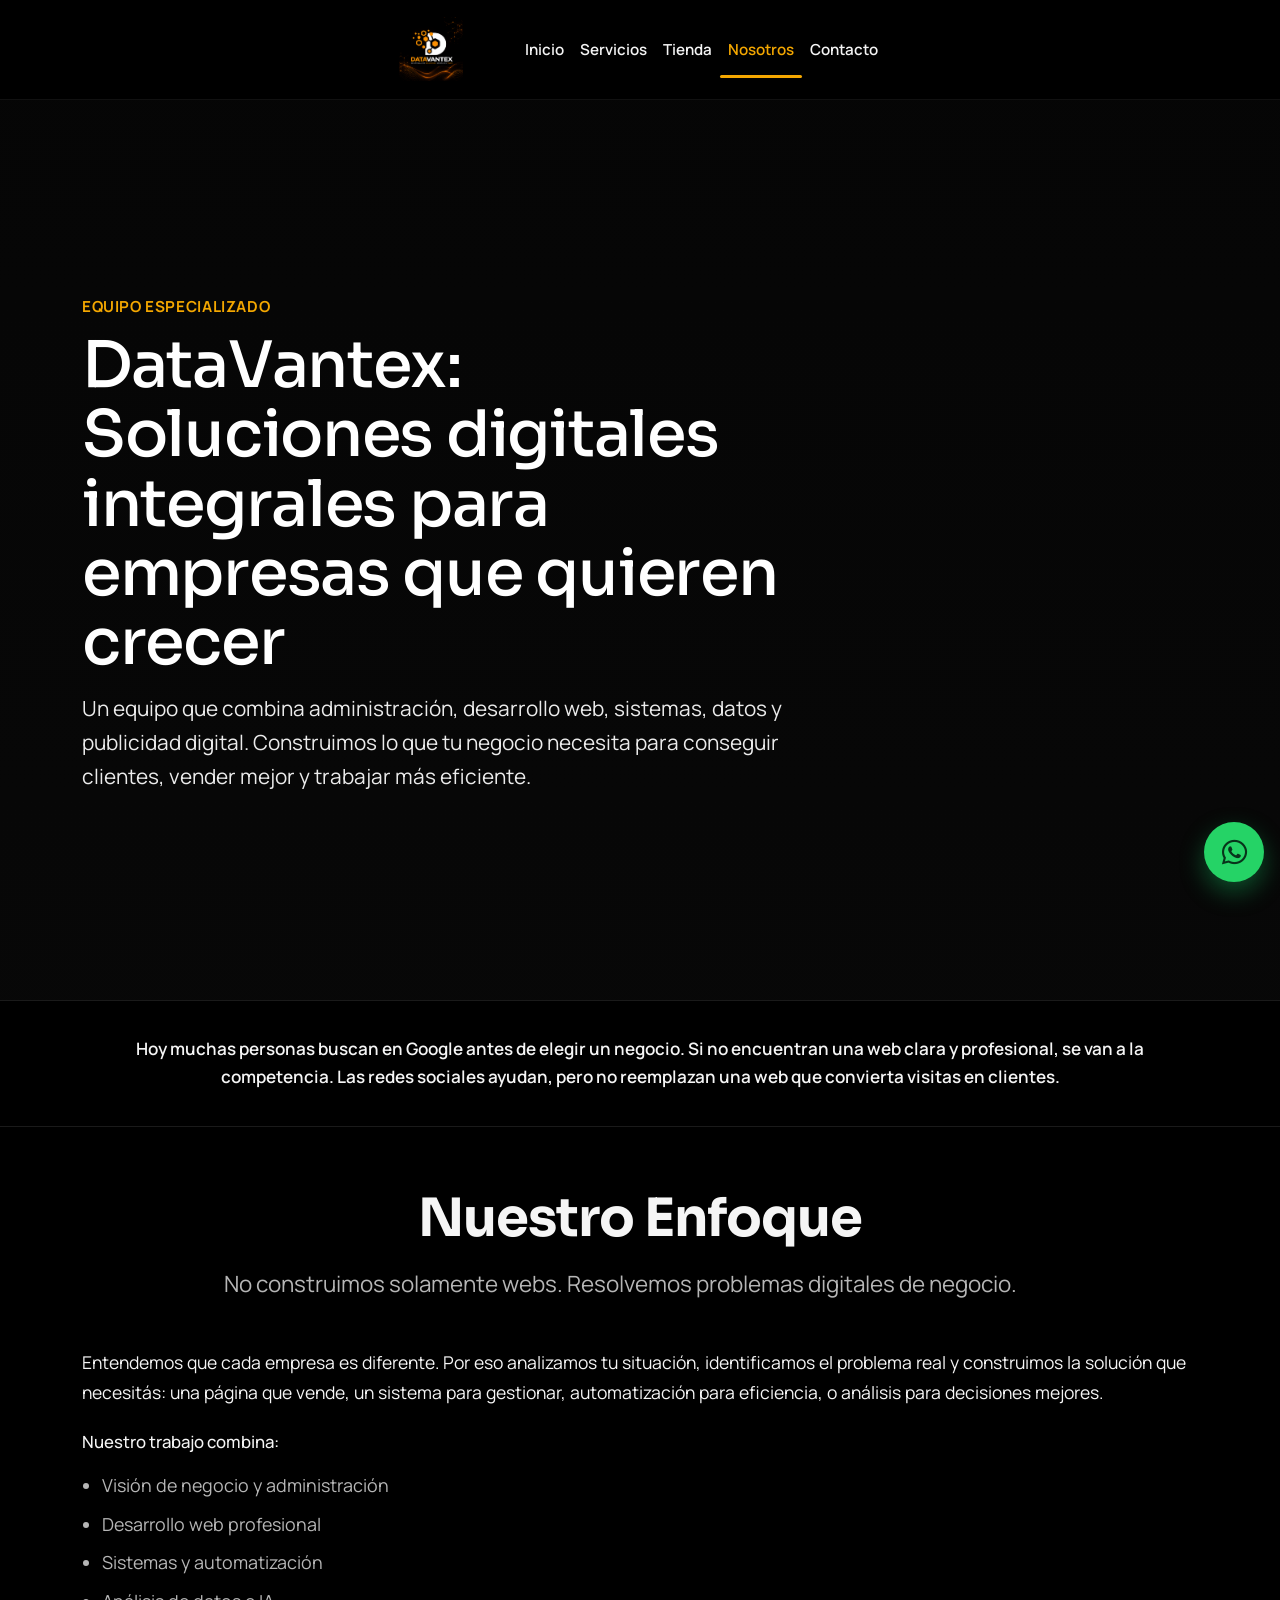
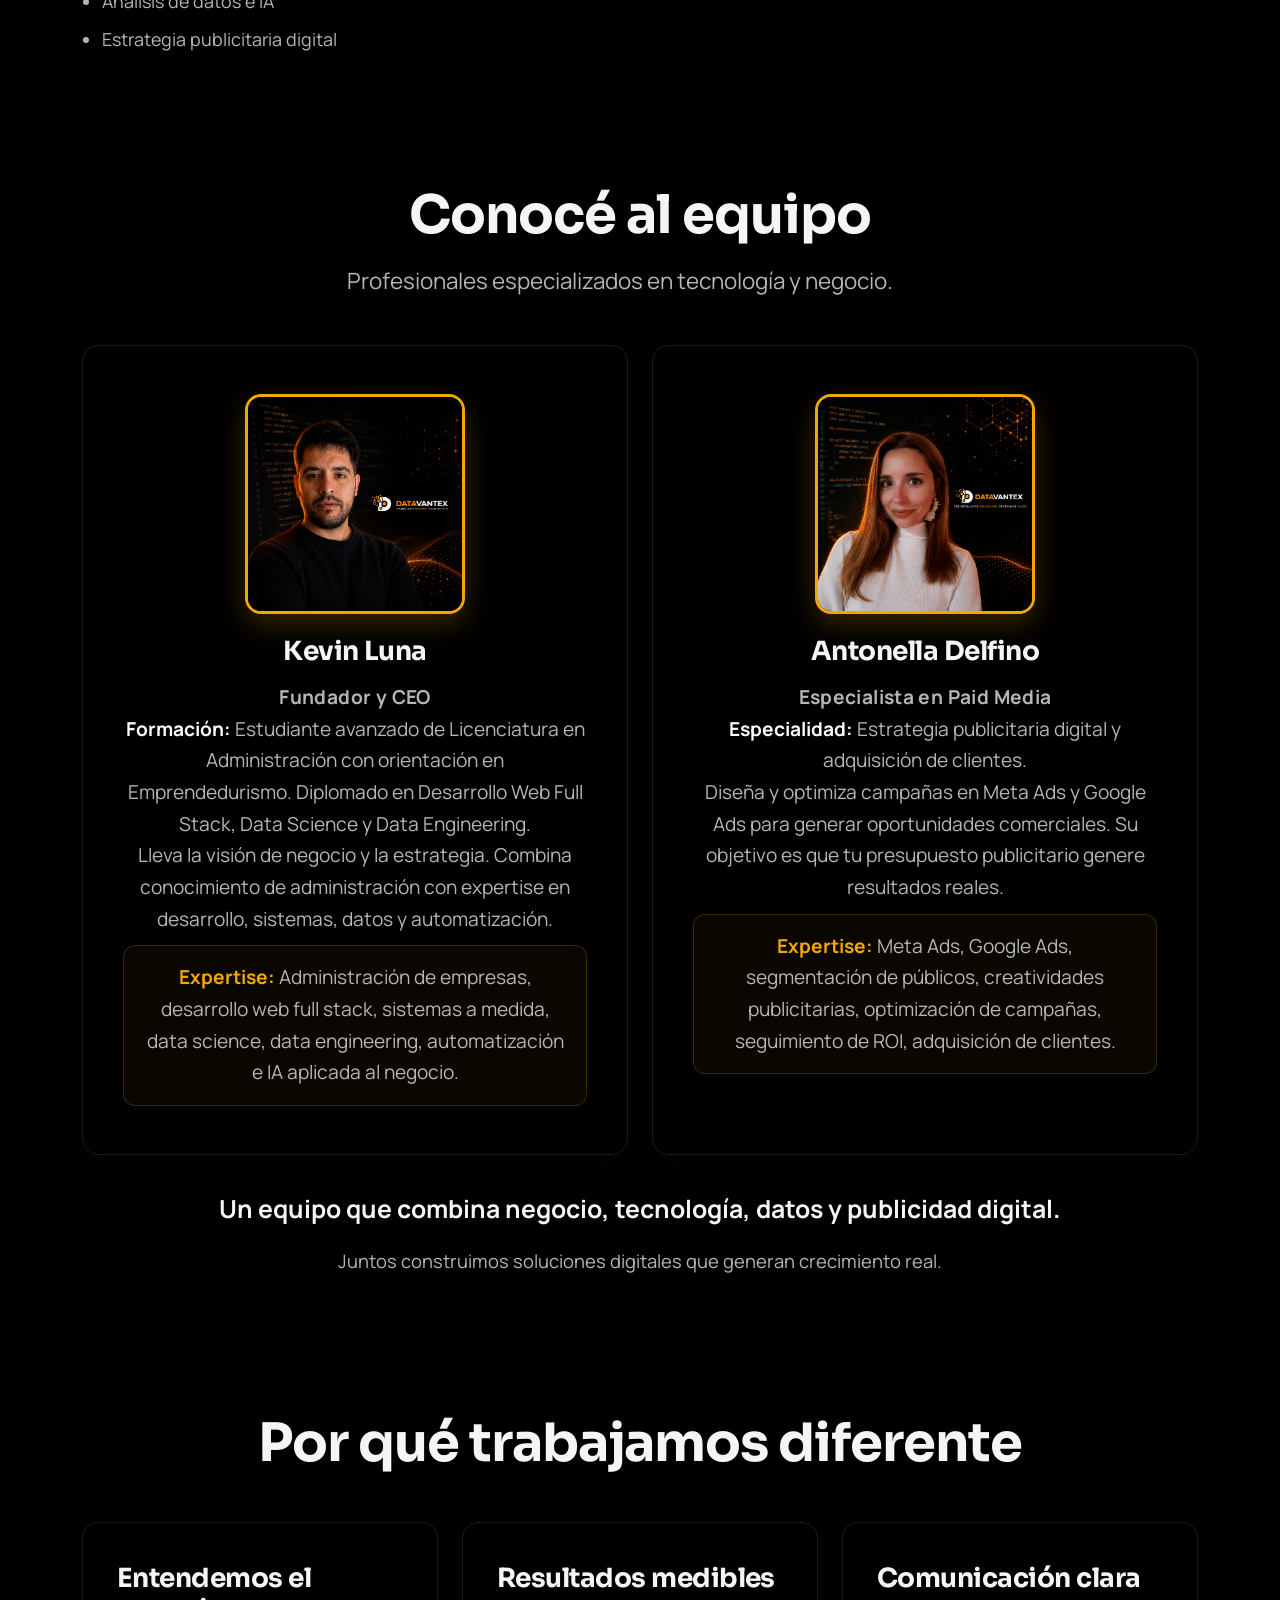
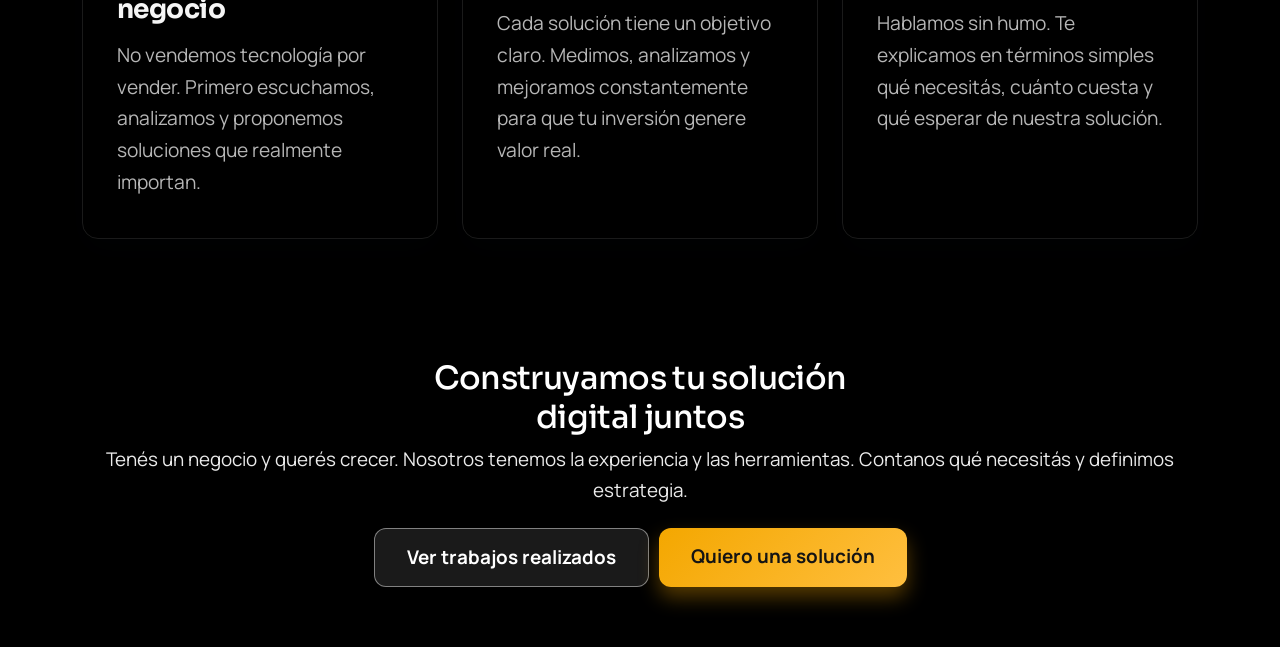
==== about.html @ ec314e08 "Rediseño de pagina web! mejoramos todo en base a busquedas" ====
﻿<!DOCTYPE html>
<html lang="es">

<head>
    <meta charset="UTF-8">
    <meta name="viewport" content="width=device-width, initial-scale=1.0">
    <!-- Google Tag Manager -->
    <script>(function(w,d,s,l,i){w[l]=w[l]||[];w[l].push({'gtm.start':
    new Date().getTime(),event:'gtm.js'});var f=d.getElementsByTagName(s)[0],
    j=d.createElement(s),dl=l!='dataLayer'?'&l='+l:'';j.async=true;j.src=
    'https://www.googletagmanager.com/gtm.js?id='+i+dl;f.parentNode.insertBefore(j,f);
    })(window,document,'script','dataLayer','GTM-W7DNXJWQ');</script>
    <!-- End Google Tag Manager -->
    <!-- Google tag (gtag.js) -->
    <script async src="https://www.googletagmanager.com/gtag/js?id=AW-18043416114"></script>
    <script>
      window.dataLayer = window.dataLayer || [];
      function gtag(){dataLayer.push(arguments);}
      gtag('js', new Date());

      gtag('config', 'AW-18043416114');
    </script>
        <title>Nuestro Equipo | DataVantex Agencia - Soluciones Digitales</title>
    <meta name="description"
                content="Kevin Luna y Antonella Delfino. Equipo especializado en soluciones digitales integrales: desarrollo web, sistemas, automatización, datos y Paid Media.">
        <meta name="keywords"
                content="kevin luna desarrollador web, diseñador web freelance, analista de datos, bases de datos mysql mongodb, full stack argentina, datavantex">
    <meta name="author" content="Kevin Luna - DataVantex">
    <meta name="robots" content="index, follow">
        <meta name="theme-color" content="#F4A700">
    <link rel="canonical" href="https://www.datavantex-agencia.com/about.html">
        <link rel="icon" type="image/png" href="/public/Logo%20Datavantex.png">
        <link rel="shortcut icon" href="/public/Logo%20Datavantex.png">
        <link rel="apple-touch-icon" href="/public/Logo%20Datavantex.png">

    <meta property="og:title" content="Nuestro Equipo | DataVantex - Soluciones Digitales">
    <meta property="og:description"
        content="Kevin Luna (Fundador) y Antonella Delfino (Especialista en Paid Media). Un equipo que combina negocio, tecnología, datos y publicidad digital.">
        <meta property="og:site_name" content="DataVantex Agencia">
        <meta property="og:locale" content="es_AR">
    <meta property="og:type" content="profile">
    <meta property="og:url" content="https://www.datavantex-agencia.com/about.html">
        <meta property="og:image" content="https://www.datavantex-agencia.com/public/Logo%20Datavantex.png">

    <meta name="twitter:card" content="summary_large_image">
    <meta name="twitter:title" content="Nuestro Equipo | DataVantex">
    <meta name="twitter:description" content="Kevin Luna y Antonella Delfino. Equipo de soluciones digitales integrales para empresas que quieren crecer.">
        <meta name="twitter:image" content="https://www.datavantex-agencia.com/public/Logo%20Datavantex.png">

        <!-- Google tag (gtag.js) -->
        <script async src="https://www.googletagmanager.com/gtag/js?id=G-1WHW07KBLZ"></script>
        <script>
            window.dataLayer = window.dataLayer || [];
            function gtag(){dataLayer.push(arguments);}
            gtag('js', new Date());

            gtag('config', 'G-1WHW07KBLZ');
        </script>

    <script type="application/ld+json">
    {
      "@context": "https://schema.org",
      "@graph": [
        {
          "@type": "AboutPage",
          "@id": "https://www.datavantex-agencia.com/about.html",
          "name": "Nuestro Equipo | DataVantex Agencia",
          "description": "Conocé al equipo de DataVantex: Kevin Luna (Fundador & CEO) y Antonella Delfino (Especialista en Paid Media).",
          "url": "https://www.datavantex-agencia.com/about.html",
          "mainEntity": {
            "@type": "Organization",
            "name": "DataVantex Agencia",
            "url": "https://www.datavantex-agencia.com",
            "logo": "https://www.datavantex-agencia.com/public/Logo%20Datavantex.png"
          }
        },
        {
          "@type": "Person",
          "@id": "https://www.datavantex-agencia.com/about.html#kevin-luna",
          "name": "Kevin Luna",
          "jobTitle": "Fundador y CEO",
          "image": "https://www.datavantex-agencia.com/public/Foto_perfil.png",
          "worksFor": {
            "@type": "Organization",
            "name": "DataVantex Agencia"
          },
          "knowsAbout": ["Desarrollo Web", "Sistemas a Medida", "Data Science", "Data Engineering", "Automatización", "IA"]
        },
        {
          "@type": "Person",
          "@id": "https://www.datavantex-agencia.com/about.html#antonella-delfino",
          "name": "Antonella Delfino",
          "jobTitle": "Especialista en Paid Media",
          "image": "https://www.datavantex-agencia.com/public/Perfil-Antonella.png",
          "worksFor": {
            "@type": "Organization",
            "name": "DataVantex Agencia"
          },
          "knowsAbout": ["Meta Ads", "Google Ads", "Estrategia Publicitaria", "Adquisición de Clientes", "Optimización de ROI"]
        }
      ]
    }
    </script>
    </script>

    <link href="https://cdn.jsdelivr.net/npm/bootstrap@5.3.0/dist/css/bootstrap.min.css" rel="stylesheet">
    <link rel="stylesheet" href="https://cdnjs.cloudflare.com/ajax/libs/font-awesome/6.4.0/css/all.min.css">
    <link href="https://fonts.googleapis.com/css2?family=Manrope:wght@400;500;700;800&family=Sora:wght@600;700&display=swap"
        rel="stylesheet">
    <link rel="stylesheet" href="style.css">
</head>

<body>
    <!-- Google Tag Manager (noscript) -->
    <noscript><iframe src="https://www.googletagmanager.com/ns.html?id=GTM-W7DNXJWQ"
    height="0" width="0" style="display:none;visibility:hidden"></iframe></noscript>
    <!-- End Google Tag Manager (noscript) -->
    <div class="theme-switcher">
        <button id="themeToggle" class="theme-toggle-btn" aria-label="Cambiar tema">
            <i class="fas fa-sun"></i>
            <i class="fas fa-moon" style="display:none;"></i>
        </button>
    </div>

    <a href="https://wa.me/+542954217949" class="whatsapp-float" target="_blank" rel="noopener noreferrer"
        aria-label="Hablar por WhatsApp">
        <i class="fab fa-whatsapp"></i>
        <span class="whatsapp-tooltip">Te leo por WhatsApp</span>
    </a>

    <nav class="navbar navbar-expand-lg fixed-top" id="mainNavbar">
        <div class="container">
            <a class="navbar-brand" href="index.html">
                <img src="public/logo-alternativo.png" alt="DataVantex Logo" class="navbar-logo">
            </a>
            <button class="navbar-toggler" type="button" data-bs-toggle="collapse" data-bs-target="#navbarNav">
                <span class="navbar-toggler-icon"></span>
            </button>
            <div class="collapse navbar-collapse" id="navbarNav">
                <ul class="navbar-nav ms-auto">
                    <li class="nav-item"><a class="nav-link" href="index.html">Inicio</a></li>
                    <li class="nav-item"><a class="nav-link" href="landing.html">Servicios</a></li>
                    <li class="nav-item"><a class="nav-link" href="tienda.html">Tienda</a></li>
                    <li class="nav-item"><a class="nav-link active" href="about.html">Nosotros</a></li>
                    <li class="nav-item"><a class="nav-link" href="contact.html">Contacto</a></li>
                </ul>
            </div>
        </div>
    </nav>

    <header class="hero hero-about parallax-bg">
        <div class="hero-overlay"></div>
        <div class="container position-relative">
            <div class="row min-vh-100 align-items-center">
                <div class="col-lg-8 reveal">
                    <span class="eyebrow">Equipo especializado</span>
                    <h1>DataVantex: Soluciones digitales integrales para empresas que quieren crecer</h1>
                    <p class="hero-copy">Un equipo que combina administración, desarrollo web, sistemas, datos y publicidad digital. Construimos lo que tu negocio necesita para conseguir clientes, vender mejor y trabajar más eficiente.</p>
                </div>
            </div>
        </div>
    </header>

    <section class="message-strip reveal">
        <div class="container">
            <p>Hoy muchas personas buscan en Google antes de elegir un negocio. Si no encuentran una web clara y
                profesional, se van a la competencia. Las redes sociales ayudan, pero no reemplazan una web que
                convierta visitas en clientes.</p>
        </div>
    </section>

    <section class="section">
        <div class="container">
            <div class="section-head reveal">
                <h2>Nuestro Enfoque</h2>
                <p>No construimos solamente webs. Resolvemos problemas digitales de negocio.</p>
            </div>
            <div class="row align-items-center">
                <div class="col-md-12 reveal">
                    <p style="font-size: 1.1rem; line-height: 1.7; margin-bottom: 20px;">Entendemos que cada empresa es diferente. Por eso analizamos tu situación, identificamos el problema real y construimos la solución que necesitás: una página que vende, un sistema para gestionar, automatización para eficiencia, o análisis para decisiones mejores.</p>
                    <p style="margin-top: 16px; font-weight: 500; font-size: 1.05rem;">Nuestro trabajo combina:</p>
                    <ul class="clean-list" style="font-size: 1.05rem;">
                        <li>Visión de negocio y administración</li>
                        <li>Desarrollo web profesional</li>
                        <li>Sistemas y automatización</li>
                        <li>Análisis de datos e IA</li>
                        <li>Estrategia publicitaria digital</li>
                    </ul>
                </div>
            </div>
        </div>
    </section>

    <section class="section section-soft">
        <div class="container">
            <div class="section-head reveal">
                <h2>Conocé al equipo</h2>
                <p>Profesionales especializados en tecnología y negocio.</p>
            </div>
            <div class="row g-4">
                <div class="col-md-6 reveal">
                    <div class="card-clean team-member-card">
                        <div class="team-photo-wrap">
                            <img src="public/Foto_perfil.png" alt="Kevin Luna - DataVantex" class="team-photo">
                        </div>
                        <h3 class="team-name">Kevin Luna</h3>
                        <p class="team-role">Fundador y CEO</p>
                        <p class="team-desc"><strong>Formación:</strong> Estudiante avanzado de Licenciatura en Administración con orientación en Emprendedurismo. Diplomado en Desarrollo Web Full Stack, Data Science y Data Engineering.</p>
                        <p class="team-desc">Lleva la visión de negocio y la estrategia. Combina conocimiento de administración con expertise en desarrollo, sistemas, datos y automatización.</p>
                        <p class="team-expertise"><strong>Expertise:</strong> Administración de empresas, desarrollo web full stack, sistemas a medida, data science, data engineering, automatización e IA aplicada al negocio.</p>
                    </div>
                </div>
                <div class="col-md-6 reveal">
                    <div class="card-clean team-member-card">
                        <div class="team-photo-wrap">
                            <img src="public/Perfil-Antonella.png" alt="Antonella Delfino - DataVantex" class="team-photo">
                        </div>
                        <h3 class="team-name">Antonella Delfino</h3>
                        <p class="team-role">Especialista en Paid Media</p>
                        <p class="team-desc"><strong>Especialidad:</strong> Estrategia publicitaria digital y adquisición de clientes.</p>
                        <p class="team-desc">Diseña y optimiza campañas en Meta Ads y Google Ads para generar oportunidades comerciales. Su objetivo es que tu presupuesto publicitario genere resultados reales.</p>
                        <p class="team-expertise"><strong>Expertise:</strong> Meta Ads, Google Ads, segmentación de públicos, creatividades publicitarias, optimización de campañas, seguimiento de ROI, adquisición de clientes.</p>
                    </div>
                </div>
            </div>
            <div class="row mt-4 reveal">
                <div class="col-12 text-center">
                    <p class="team-summary-text">Un equipo que combina negocio, tecnología, datos y publicidad digital.</p>
                    <p style="color: var(--muted); margin-top: 8px; font-size: 1.15rem;">Juntos construimos soluciones digitales que generan crecimiento real.</p>
                </div>
            </div>
        </div>
    </section>

    <section class="section">
        <div class="container">
            <div class="section-head reveal">
                <h2>Por qué trabajamos diferente</h2>
            </div>
            <div class="row g-4">
                <div class="col-md-4 reveal">
                    <article class="card-clean">
                        <h3>Entendemos el negocio</h3>
                        <p>No vendemos tecnología por vender. Primero escuchamos, analizamos y proponemos soluciones que realmente importan.</p>
                    </article>
                </div>
                <div class="col-md-4 reveal">
                    <article class="card-clean">
                        <h3>Resultados medibles</h3>
                        <p>Cada solución tiene un objetivo claro. Medimos, analizamos y mejoramos constantemente para que tu inversión genere valor real.</p>
                    </article>
                </div>
                <div class="col-md-4 reveal">
                    <article class="card-clean">
                        <h3>Comunicación clara</h3>
                        <p>Hablamos sin humo. Te explicamos en términos simples qué necesitás, cuánto cuesta y qué esperar de nuestra solución.</p>
                    </article>
                </div>
            </div>
        </div>
    </section>

    <section class="section cta-final">
        <div class="container reveal">
            <h2>Construyamos tu solución digital juntos</h2>
            <p>Tenés un negocio y querés crecer. Nosotros tenemos la experiencia y las herramientas. Contanos qué necesitás y definimos estrategia.</p>
            <div class="demo-actions justify-content-center">
                <a href="landing.html#proyectos" class="btn btn-ghost btn-lg">Ver trabajos realizados</a>
                <a href="contact.html" class="btn btn-brand btn-lg">Quiero una solución</a>
            </div>
        </div>
    </section>

    <section class="section" style="display: none;">
        <div class="container">
            <div class="about-hero">
                <div class="about-hero-content reveal">
                    <h2>Nuestro Enfoque</h2>
                    <p class="about-intro">No nos enfocamos solo en hacer paginas, sino en crear soluciones que generen clientes.</p>
                    <p>Nuestro trabajo mezcla mirada de negocio con herramientas digitales para ayudar a vender mas, comunicar mejor y ganar confianza cuando los clientes buscan online.</p>
                </div>


    <footer class="footer">
        <div class="container footer-grid">
            <div>
                <div class="footer-brand">
                    <img src="public/Logo%20Datavantex.png" alt="Logo DataVantex" class="footer-logo">
                    <h3 class="footer-title">DataVantex</h3>
                </div>
                <p class="footer-tagline">Agencia orientada a resultados para negocios que quieren vender más.</p>
            </div>
            <div>
                <h4 class="footer-heading">Contacto</h4>
                <ul class="footer-list">
                    <li>Santa Rosa, La Pampa, Argentina</li>
                    <li><a href="mailto:info@datavantex-agencia.com">info@datavantex-agencia.com</a></li>
                    <li><a href="https://wa.me/+542954217949" target="_blank" rel="noopener noreferrer">WhatsApp directo</a></li>
                </ul>
            </div>
            <div>
                <h4 class="footer-heading">Navegación</h4>
                <ul class="footer-list">
                    <li><a href="index.html">Inicio</a></li>
                    <li><a href="landing.html">Landing comercial</a></li>
                    <li><a href="tienda.html">Tienda</a></li>
                    <li><a href="landing.html#proyectos">Modelos de páginas</a></li>
                    <li><a href="about.html">Nosotros</a></li>
                    <li><a href="contact.html">Contacto</a></li>
                </ul>
            </div>
        </div>
        <div class="container footer-bottom">
            <p>© 2026 DataVantex. Todos los derechos reservados.</p>
        </div>
    </footer>

    <script src="https://cdn.jsdelivr.net/npm/bootstrap@5.3.0/dist/js/bootstrap.bundle.min.js"></script>
    <script src="script.js"></script>
</body>

</html>
---- style.css ----
﻿:root {
    --bg: #000000;
    --surface: #000000;
    --surface-soft: #000000;
    --text: #f5f5f5;
    --muted: #b6b6b6;
    --brand: #f4a700;
    --brand-dark: #bf8100;
    --accent: #f4a700;
    --line: #1a1a1a;
    --success: #1fa463;
    --radius: 16px;
    --shadow: 0 12px 30px rgba(15, 23, 42, 0.08);
    --font-main: 'Manrope', sans-serif;
    --font-title: 'Sora', sans-serif;
    --navbar-offset: 98px;
}

body {
    margin: 0;
    font-family: var(--font-main);
    color: var(--text);
    background: #000000;
    line-height: 1.65;
    scroll-padding-top: calc(var(--navbar-offset) + 16px);
    padding-top: var(--navbar-offset);
    font-size: 1.1rem;
}

body.light-mode {
    --bg: #000000;
    --surface: #000000;
    --surface-soft: #000000;
    --text: #f5f5f5;
    --muted: #b6b6b6;
    --line: #1a1a1a;
}

body:not(.light-mode) {
    --bg: #000000;
    --surface: #000000;
    --surface-soft: #000000;
    --text: #f5f5f5;
    --muted: #b6b6b6;
    --line: #1a1a1a;
    background: #000000;
}

h1,
h2,
h3,
h4 {
    font-family: var(--font-title);
    letter-spacing: -0.02em;
    color: var(--text);
}

a {
    color: var(--brand);
    text-decoration: none;
}

a:hover {
    color: var(--brand-dark);
}

.section {
    padding: 60px 0;
    background: #000000;
}

.section-soft {
    background: #000000;
}

.section-head {
    max-width: 860px;
    margin: 0 auto 38px;
    text-align: center;
}

.section-head h2 {
    font-size: clamp(2.1rem, 4vw, 3.2rem);
    margin-bottom: 16px;
    font-weight: 700;
}

.section-head p {
    margin: 0;
    color: var(--muted);
    font-size: 1.25rem;
    line-height: 1.6;
}

/* Navbar */
.navbar {
    background: #000000;
    backdrop-filter: none;
    border-bottom: 1px solid #111111;
    padding: 0.65rem 0;
    transition: all 0.25s ease;
    box-shadow: none;
}

.navbar.scrolled {
    background: #000000;
    box-shadow: none;
}

body.light-mode .navbar {
    background: #000000;
    border-bottom: 1px solid #111111;
    box-shadow: none;
}

body.light-mode .navbar.scrolled {
    background: #000000;
    box-shadow: none;
}

.navbar-brand {
    display: flex;
    flex-direction: row;
    align-items: center;
    gap: 14px;
    line-height: 1;
}

.navbar-logo {
    height: 68px;
    width: auto;
    padding: 2px 4px;
    border-radius: 8px;
    transition: all 0.3s ease;
    object-fit: contain;
}

.navbar.scrolled .navbar-logo {
    height: 68px;
}

.brand-main {
    font-family: var(--font-title);
    font-size: 1.1rem;
    font-weight: 700;
    color: #ffffff;
    text-shadow: 0 0 24px rgba(244, 167, 0, 0.3);
}

.navbar.scrolled .brand-main,
body.light-mode .brand-main {
    color: var(--text);
    text-shadow: none;
}

.brand-sub {
    font-size: 0.68rem;
    color: #ffd778;
}

.navbar.scrolled .brand-sub,
body.light-mode .brand-sub {
    color: var(--muted);
}

.navbar-toggler {
    border-color: rgba(255, 255, 255, 0.45);
}

.navbar-toggler-icon {
    filter: invert(1);
}

body.light-mode .navbar-toggler {
    border-color: rgba(255, 255, 255, 0.45);
}

body.light-mode .navbar-toggler-icon {
    filter: invert(1);
}

.theme-switcher {
    display: none !important;
}

.nav-link {
    font-weight: 600;
    color: #f4f4f4;
    margin-left: 10px;
    position: relative;
    font-size: 0.95rem;
    transition: color 0.3s ease;
}

@media (min-width: 992px) {
    .navbar .container {
        justify-content: center;
        gap: 34px;
    }

    .navbar .navbar-collapse {
        flex-grow: 0;
    }

    .navbar .navbar-nav.ms-auto {
        margin-left: 0 !important;
    }

    .navbar .nav-link {
        margin-left: 0;
        padding-left: 10px;
        padding-right: 10px;
    }
}

.navbar .nav-link,
.navbar .nav-link:visited {
    color: #f4f4f4;
}

body.light-mode .nav-link {
    color: #333333;
}

body.light-mode .navbar .nav-link,
body.light-mode .navbar .nav-link:visited {
    color: #333333;
}

.nav-link:hover {
    color: var(--brand);
}

.navbar .nav-link.active,
.navbar .nav-link.show {
    color: var(--brand) !important;
    position: relative;
}

.navbar .nav-link.active::after,
.navbar .nav-link.show::after {
    content: '';
    position: absolute;
    bottom: -8px;
    left: 0;
    right: 0;
    height: 3px;
    background: var(--brand);
    border-radius: 2px;
}

/* Hero */
.hero {
    position: relative;
    overflow: hidden;
    padding-top: 0;
}

.hero-home {
    color: #ffffff;
    background-image: url('public/portadas_landing/hero-horizontal.png');
    background-size: cover;
    background-position: center;
    background-attachment: fixed;
}

.hero-about {
    background-image: url('https://images.unsplash.com/photo-1520607162513-77705c0f0d4a?auto=format&fit=crop&w=2000&q=80');
    background-size: cover;
    background-position: center;
}

.hero-contact {
    background-image: url('https://images.unsplash.com/photo-1454165804606-c3d57bc86b40?auto=format&fit=crop&w=2000&q=80');
    background-size: cover;
    background-position: center;
}

.parallax-bg {
    background-attachment: fixed;
}

.hero-overlay {
    position: absolute;
    inset: 0;
    background: linear-gradient(180deg, rgba(10, 10, 10, 0.56) 0%, rgba(10, 10, 10, 0.74) 100%);
}

.min-vh-100 {
    min-height: calc(100vh - var(--navbar-offset));
}

.min-vh-75 {
    min-height: calc(100vh - var(--navbar-offset));
}

.min-vh-65 {
    min-height: calc(100vh - var(--navbar-offset));
}

.eyebrow {
    display: inline-block;
    font-weight: 700;
    color: #f4a700;
    margin-bottom: 12px;
    letter-spacing: 0.04em;
    text-transform: uppercase;
    font-size: 0.95rem;
}

.hero h1 {
    color: #ffffff;
    font-size: clamp(2rem, 4vw, 3.8rem);
    line-height: 1.08;
    max-width: 760px;
    margin-bottom: 14px;
}

.hero-subtitle {
    color: rgba(255, 255, 255, 0.95);
    font-size: 1.35rem;
    max-width: 760px;
    margin-bottom: 18px;
    font-weight: 600;
    line-height: 1.48;
}

.hero-copy {
    color: rgba(255, 255, 255, 0.92);
    font-size: 1.15rem;
    max-width: 700px;
}

.hero-proof {
    margin-top: 22px;
    display: flex;
    flex-wrap: wrap;
    gap: 10px;
}

.hero-proof span {
    background: rgba(255, 255, 255, 0.12);
    border: 1px solid rgba(255, 255, 255, 0.2);
    color: #ffffff;
    font-size: 0.9rem;
    padding: 7px 12px;
    border-radius: 999px;
}

.trust-strip {
    padding: 18px 0 10px;
    background: #000000;
}

body.light-mode .trust-strip {
    background: #000000;
}

.trust-grid {
    display: grid;
    grid-template-columns: repeat(3, minmax(0, 1fr));
    gap: 14px;
}

.trust-grid article {
    background: #000000;
    border: 1px solid var(--line);
    border-radius: 12px;
    padding: 14px 16px;
}

body.light-mode .trust-grid article {
    background: #000000;
    border: 1px solid var(--line);
}

.trust-grid strong {
    display: block;
    color: #f4a700;
    font-family: var(--font-title);
    margin-bottom: 5px;
}

.trust-grid p {
    margin: 0;
    color: rgba(255, 255, 255, 0.9);
    font-size: 0.95rem;
}

body.light-mode .trust-grid p {
    color: #333333;
}

.hero-actions {
    margin-top: 28px;
    display: flex;
    flex-wrap: wrap;
    gap: 12px;
}

/* Carousel */
.carousel {
    height: 100%;
}

.carousel-item {
    height: 100%;
}

.carousel-fade .carousel-item {
    opacity: 0;
    transition: opacity 0.6s ease;
}

.carousel-fade .carousel-item.active {
    opacity: 1;
}

.carousel-indicators {
    position: absolute;
    bottom: 24px;
    left: 50%;
    transform: translateX(-50%);
    z-index: 15;
}

.carousel-indicators [data-bs-target] {
    width: 10px;
    height: 10px;
    border-radius: 50%;
    background-color: rgba(255, 255, 255, 0.4);
    border: none;
    cursor: pointer;
    transition: all 0.3s ease;
    margin: 0 6px;
}

.carousel-indicators .active {
    background-color: #f4a700;
    width: 28px;
    border-radius: 5px;
}

.carousel-control-prev,
.carousel-control-next {
    width: 44px;
    height: 44px;
    top: 50%;
    transform: translateY(-50%);
    opacity: 0.6;
    transition: opacity 0.3s ease;
}

.carousel-control-prev:hover,
.carousel-control-next:hover {
    opacity: 1;
}

.carousel-control-prev-icon,
.carousel-control-next-icon {
    background-size: 22px;
    filter: brightness(0) invert(1);
}

/* Buttons */
.btn {
    border-radius: 12px;
    font-weight: 700;
    padding: 11px 24px;
    border: none;
}

.btn-brand {
    background: linear-gradient(135deg, #f4a700 0%, #ffbf3f 100%);
    color: #141414;
    box-shadow: 0 10px 20px rgba(244, 167, 0, 0.35);
}

.btn-brand:hover {
    transform: translateY(-2px);
    color: #141414;
}

.btn-ghost {
    background: rgba(255, 255, 255, 0.1);
    color: #ffffff;
    border: 1px solid rgba(255, 255, 255, 0.45);
}

.btn-ghost:hover {
    color: #ffffff;
    background: rgba(255, 255, 255, 0.2);
}

.btn-whatsapp {
    background: linear-gradient(135deg, #2edb77 0%, #1bb85f 100%);
    color: #052d17;
    box-shadow: 0 10px 20px rgba(31, 164, 99, 0.35);
}

.btn-whatsapp:hover {
    color: #052d17;
    transform: translateY(-2px);
}

.btn-lg {
    padding: 13px 30px;
}

/* Blocks */
.message-strip {
    padding: 34px 0;
    background: #000000;
    border-top: 1px solid var(--line);
    border-bottom: 1px solid var(--line);
}

.message-strip p {
    margin: 0;
    font-size: 1.07rem;
    font-weight: 600;
    text-align: center;
    color: var(--text);
}

.card-clean,
.benefit-card,
.timeline-item,
.split-box,
.demo-banner,
.quote-card,
.form-clean,
.contact-card {
    background: var(--surface);
    border: 1px solid var(--line);
    border-radius: var(--radius);
    box-shadow: var(--shadow);
}

.card-clean,
.benefit-card,
.timeline-item {
    height: 100%;
    padding: 32px 28px;
}

.card-clean p,
.benefit-card p,
.timeline-item p {
    color: var(--muted);
    margin-bottom: 0;
    font-size: 1.12rem;
    line-height: 1.65;
}

.card-clean h3,
.benefit-card h3,
.timeline-item h3 {
    font-size: 1.45rem;
    margin-bottom: 14px;
    font-weight: 700;
}

.card-clean h4 {
    font-size: 1.3rem;
    font-weight: 700;
}

/* Team Member Cards */
.team-member-card {
    text-align: center;
    padding: 38px 30px;
    display: flex;
    flex-direction: column;
    align-items: center;
}

.team-photo-wrap {
    margin-bottom: 22px;
    position: relative;
    display: inline-block;
}

.team-photo {
    width: 190px;
    height: 190px;
    border-radius: 16px;
    object-fit: cover;
    border: 3px solid var(--brand);
    box-shadow: 0 10px 28px rgba(244, 167, 0, 0.22);
    transition: transform 0.3s ease, box-shadow 0.3s ease;
}

.team-member-card:hover .team-photo {
    transform: scale(1.03);
    box-shadow: 0 14px 34px rgba(244, 167, 0, 0.35);
}

.team-name {
    font-size: 1.85rem;
    font-weight: 700;
    color: var(--text);
    margin-bottom: 6px;
}

.team-role {
    color: var(--brand);
    font-weight: 700;
    font-size: 1.25rem;
    margin-bottom: 18px;
    letter-spacing: 0.02em;
}

.team-desc {
    font-size: 1.15rem;
    line-height: 1.68;
    color: #e5e5e5;
    margin-bottom: 16px;
    text-align: center;
}

.team-desc strong {
    color: #ffffff;
}

.team-expertise {
    font-size: 1.08rem;
    line-height: 1.6;
    color: #cccccc;
    background: rgba(244, 167, 0, 0.04);
    border: 1px solid rgba(244, 167, 0, 0.2);
    border-radius: 12px;
    padding: 14px 18px;
    margin-top: 10px;
    margin-bottom: 0;
    width: 100%;
    text-align: center;
}

.team-expertise strong {
    color: var(--brand);
}

.team-summary-text {
    font-size: 1.35rem;
    font-weight: 700;
    color: var(--text);
    text-align: center;
    margin-top: 10px;
}

.benefit-card i {
    font-size: 1.7rem;
    color: var(--brand);
    margin-bottom: 12px;
}

.timeline-grid {
    display: grid;
    grid-template-columns: repeat(auto-fit, minmax(230px, 1fr));
    gap: 18px;
}

.step {
    display: inline-flex;
    align-items: center;
    justify-content: center;
    width: 36px;
    height: 36px;
    border-radius: 50%;
    background: color-mix(in srgb, var(--brand) 22%, var(--surface));
    color: var(--brand);
    font-size: 0.85rem;
    font-weight: 800;
    margin-bottom: 10px;
}

.split-block {
    display: grid;
    grid-template-columns: 1.2fr 0.9fr;
    gap: 26px;
    align-items: start;
}

.split-text p {
    color: var(--muted);
    margin-bottom: 14px;
}

.about-photo-card {
    background: var(--surface);
    border: 1px solid var(--line);
    border-radius: var(--radius);
    box-shadow: var(--shadow);
    padding: 14px;
    display: flex;
    align-items: center;
    justify-content: center;
}

.about-photo {
    width: 100%;
    max-width: 460px;
    border-radius: 12px;
    object-fit: cover;
    border: 2px solid color-mix(in srgb, var(--brand) 35%, var(--line));
}

.split-box {
    padding: 24px;
}

.result-line {
    border-top: 1px dashed var(--line);
    padding-top: 12px;
    margin-top: 12px;
    display: flex;
    justify-content: space-between;
    gap: 12px;
}

.result-line span {
    color: var(--muted);
}

/* About Hero Section */
.about-hero {
    display: grid;
    grid-template-columns: 1fr 1fr;
    gap: 48px;
    align-items: center;
    margin-bottom: 64px;
}

.about-hero-content h2 {
    font-size: clamp(2.2rem, 5vw, 3rem);
    margin-bottom: 20px;
    line-height: 1.2;
}

.about-intro {
    font-size: 1.15rem;
    color: var(--brand);
    font-weight: 600;
    margin-bottom: 16px;
}

.about-hero-content p {
    color: var(--muted);
    font-size: 1rem;
    line-height: 1.65;
    margin-bottom: 12px;
}

.about-hero-image {
    display: flex;
    justify-content: center;
}

.about-photo-card {
    width: 100%;
    max-width: 400px;
    aspect-ratio: 1;
    background: var(--surface);
    border: 1px solid var(--line);
    border-radius: var(--radius);
    padding: 12px;
    display: flex;
    align-items: center;
    justify-content: center;
    overflow: hidden;
}

.about-photo {
    width: 100%;
    height: 100%;
    object-fit: cover;
    border-radius: 12px;
    border: 2px solid color-mix(in srgb, var(--brand) 35%, var(--line));
}

/* Priorities Grid */
.priorities-grid {
    background: linear-gradient(135deg, color-mix(in srgb, var(--surface) 100%, var(--brand) 3%) 0%, color-mix(in srgb, var(--surface) 100%, var(--brand) 1%) 100%);
    border: 1px solid var(--line);
    border-radius: var(--radius);
    padding: 40px;
    margin-top: 40px;
}

.priorities-grid h3 {
    font-size: 1.8rem;
    margin-bottom: 32px;
    text-align: left;
}

.priorities-list {
    display: grid;
    grid-template-columns: repeat(3, 1fr);
    gap: 24px;
}

.priority-item {
    padding: 24px;
    background: color-mix(in srgb, var(--surface) 100%, var(--brand) 2%);
    border: 1px solid color-mix(in srgb, var(--line) 100%, var(--brand) 20%);
    border-radius: 12px;
    display: flex;
    flex-direction: column;
    gap: 8px;
    transition: all 0.3s ease;
}

.priority-item:hover {
    border-color: var(--brand);
    background: color-mix(in srgb, var(--surface) 100%, var(--brand) 5%);
    box-shadow: 0 8px 24px rgba(244, 167, 0, 0.1);
}

.priority-item strong {
    color: var(--text);
    font-size: 1.05rem;
    font-weight: 700;
}

.priority-item span {
    color: var(--muted);
    font-size: 0.95rem;
    line-height: 1.5;
}

.clean-list {
    margin: 0;
    padding-left: 20px;
    color: var(--muted);
}

.clean-list li {
    margin-bottom: 9px;
}

.demo-banner {
    padding: 30px;
    display: flex;
    justify-content: space-between;
    align-items: center;
    gap: 20px;
}

.demo-banner p {
    color: var(--muted);
    margin-bottom: 0;
}

.demo-actions {
    display: flex;
    gap: 10px;
    flex-wrap: wrap;
}

.cta-final {
    position: relative;
    overflow: hidden;
    text-align: center;
    background: #000000;
}

.cta-final::before {
    content: '';
    position: absolute;
    inset: 0;
    background: rgba(0, 0, 0, 0.84);
}

.cta-final .container {
    position: relative;
    z-index: 1;
}

.cta-final h2,
.cta-final p {
    color: #ffffff;
}

.cta-final h2 {
    max-width: 18ch;
    margin-left: auto;
    margin-right: auto;
}

.cta-final p {
    margin-bottom: 22px;
    opacity: 0.92;
}

.quote-card {
    padding: 36px;
    text-align: center;
}

.quote-card p {
    font-size: 1.3rem;
    margin-bottom: 10px;
}

.quote-card span {
    color: var(--muted);
    font-weight: 600;
}

/* Landing page */
body.landing-page {
    overflow-x: hidden;
    background: #000000;
}

.landing-page .section {
    padding: 82px 0;
}

.landing-page .section-head {
    margin-bottom: 32px;
}

.landing-page .section-head h2 {
    font-size: clamp(1.9rem, 3.3vw, 3rem);
    line-height: 1.12;
}

.landing-page .section-head p {
    max-width: 720px;
    margin: 0.7rem auto 0;
}

#servicios {
    min-height: calc(100vh - var(--navbar-offset));
    display: flex;
    align-items: center;
    padding-top: 42px;
    padding-bottom: 42px;
}

#servicios .section-head {
    margin-bottom: 22px;
}

#servicios .section-head h2 {
    font-size: clamp(1.6rem, 2.6vw, 2.4rem);
    max-width: 14ch;
    margin-left: auto;
    margin-right: auto;
}

#servicios .section-head p {
    display: none;
}

.landing-hero {
    position: relative;
    overflow: hidden;
    min-height: calc(100vh - var(--navbar-offset));
    display: flex;
    align-items: center;
    background-image: url('public/portadas_landing/hero-horizontal.png');
    background-size: cover;
    background-position: center center;
    background-repeat: no-repeat;
    background-attachment: fixed;
}

.landing-hero::after {
    content: '';
    position: absolute;
    inset: 0;
    background: linear-gradient(135deg, rgba(0, 0, 0, 0.82) 0%, rgba(0, 0, 0, 0.48) 55%, rgba(0, 0, 0, 0.72) 100%);
}

.landing-hero-overlay {
    position: absolute;
    inset: 0;
    background:
        radial-gradient(circle at 18% 24%, rgba(244, 167, 0, 0.16) 0%, transparent 32%),
        radial-gradient(circle at 82% 18%, rgba(244, 167, 0, 0.1) 0%, transparent 24%);
    z-index: 1;
}

.landing-hero .container {
    z-index: 2;
}

.landing-hero-row {
    min-height: calc(100vh - var(--navbar-offset));
}

.landing-hero h1 {
    color: #ffffff;
    font-size: clamp(2rem, 4vw, 3.8rem);
    line-height: 1.08;
    max-width: 760px;
    margin-bottom: 14px;
    text-wrap: balance;
}

.landing-hero .hero-actions {
    justify-content: flex-start;
    gap: 14px;
}

.landing-hero .hero-actions .btn {
    min-width: 270px;
    font-size: 1.05rem;
    padding: 12px 22px;
}

.landing-feature-card,
.service-tier,
.testimonial-card {
    background: var(--surface);
    border: 1px solid var(--line);
    border-radius: 22px;
    box-shadow: var(--shadow);
}

.landing-feature-card {
    height: 100%;
    padding: 26px;
}

.landing-feature-card i {
    font-size: 1.9rem;
    color: var(--brand);
    margin-bottom: 14px;
}

.landing-feature-card p,
.service-tier p,
.testimonial-card p {
    color: var(--muted);
}

.tech-lines {
    max-width: 1120px;
    margin: 0 auto;
    display: grid;
    grid-template-columns: repeat(3, minmax(0, 1fr));
    gap: 14px 18px;
}

.tech-line-item {
    display: grid;
    grid-template-columns: 52px 1fr;
    align-items: start;
    gap: 12px;
    padding: 10px 2px 12px;
    border-bottom: 1px solid color-mix(in srgb, var(--line) 62%, transparent);
}

.tech-line-icon {
    width: 42px;
    height: 42px;
    border-radius: 14px;
    display: inline-flex;
    align-items: center;
    justify-content: center;
    background: color-mix(in srgb, var(--brand) 15%, transparent);
    color: var(--brand-dark);
    font-size: 1.1rem;
}

.tech-line-content h3 {
    margin: 1px 0 3px;
    font-size: 1.08rem;
}

.tech-line-content p {
    margin: 0;
    color: var(--muted);
    font-size: 0.92rem;
    line-height: 1.38;
}

.service-tier {
    height: 100%;
    padding: 24px;
}

#planes .section-head {
    position: relative;
    z-index: 1;
    max-width: 980px;
    margin-left: auto;
    margin-right: auto;
}

#planes {
    position: relative;
    background-image: url('public/portadas_landing/hero-horizontal.png');
    background-size: cover;
    background-position: center center;
    background-repeat: no-repeat;
    background-attachment: fixed;
    overflow: hidden;
}

#planes::before {
    content: '';
    position: absolute;
    inset: 0;
    background: linear-gradient(140deg, rgba(0, 0, 0, 0.88) 0%, rgba(0, 0, 0, 0.8) 42%, rgba(0, 0, 0, 0.9) 100%);
    z-index: 0;
}

#planes .container {
    position: relative;
    z-index: 1;
}

.plans-head-layout {
    display: flex;
    align-items: center;
    justify-content: center;
    gap: 24px;
}

.plans-logo {
    width: clamp(120px, 13vw, 170px);
    height: auto;
    flex-shrink: 0;
}

#planes .plans-head-copy {
    text-align: left;
    max-width: 640px;
}

#planes .plans-head-copy .eyebrow {
    display: inline-flex;
    margin-bottom: 0;
}

#planes .plans-head-copy h2 {
    max-width: 14ch;
    margin-top: 10px;
    margin-bottom: 0;
    font-size: clamp(1.7rem, 3vw, 2.65rem);
}

#planes .plans-head-copy p {
    max-width: 54ch;
    margin-top: 0.9rem;
    margin-bottom: 0;
    margin-left: 0;
    margin-right: 0;
}

.value-point,
.faq-item {
    height: 100%;
    background: var(--surface);
    border: 1px solid var(--line);
    border-radius: 18px;
    box-shadow: var(--shadow);
}

.value-point {
    padding: 22px;
}

.value-point i {
    width: 44px;
    height: 44px;
    border-radius: 12px;
    display: inline-flex;
    align-items: center;
    justify-content: center;
    margin-bottom: 12px;
    background: color-mix(in srgb, var(--brand) 16%, var(--surface));
    color: var(--brand-dark);
    font-size: 1.05rem;
}

.value-point h3,
.faq-item h3 {
    font-size: 1.08rem;
    margin-bottom: 8px;
}

.value-point p,
.faq-item p {
    margin: 0;
    color: var(--muted);
    line-height: 1.45;
}

.faq-grid {
    display: grid;
    grid-template-columns: repeat(2, minmax(0, 1fr));
    gap: 16px;
}

.faq-item {
    padding: 20px;
}

.tier-basic {
    background: linear-gradient(180deg, color-mix(in srgb, var(--surface) 96%, #f4a700 4%), var(--surface));
}

.tier-intermediate {
    background: linear-gradient(180deg, color-mix(in srgb, var(--surface) 94%, #f4a700 6%), var(--surface));
}

.tier-premium {
    background: linear-gradient(180deg, color-mix(in srgb, var(--surface) 92%, #f4a700 8%), var(--surface));
}

.tier-badge {
    display: inline-flex;
    align-items: center;
    padding: 7px 12px;
    border-radius: 999px;
    background: color-mix(in srgb, var(--brand) 18%, var(--surface));
    color: var(--brand-dark);
    font-size: 0.8rem;
    font-weight: 800;
    text-transform: uppercase;
    letter-spacing: 0.04em;
    margin-bottom: 14px;
}

.tier-tag {
    font-weight: 600;
}

.service-tier ul {
    padding-left: 18px;
    color: var(--muted);
    margin-bottom: 16px;
}

.service-tier li {
    margin-bottom: 8px;
}

.tier-meta {
    padding-top: 10px;
    margin-top: 10px;
    border-top: 1px dashed var(--line);
    color: var(--muted);
}

.tier-price-line {
    display: flex;
    align-items: center;
    justify-content: space-between;
    gap: 12px;
}

.tier-price {
    display: inline-flex;
    align-items: center;
    padding: 5px 10px;
    border-radius: 999px;
    background: color-mix(in srgb, var(--brand) 22%, #000000);
    color: #ffd37a;
    font-weight: 800;
    letter-spacing: 0.01em;
    border: 1px solid color-mix(in srgb, var(--brand) 52%, #ffffff 8%);
    box-shadow: 0 0 0 1px rgba(244, 167, 0, 0.08) inset;
}

.tier-example {
    margin-top: 14px;
    margin-bottom: 0;
    font-size: 0.95rem;
}

.portfolio-card {
    display: block;
    height: 100%;
    border-radius: 18px;
    overflow: hidden;
    background: var(--surface);
    border: 1px solid var(--line);
    box-shadow: var(--shadow);
    transition: transform 0.22s ease, box-shadow 0.22s ease, border-color 0.22s ease;
}

.portfolio-card:hover {
    transform: translateY(-5px);
    border-color: color-mix(in srgb, var(--brand) 48%, var(--line));
    box-shadow: 0 18px 38px rgba(0, 0, 0, 0.16);
}

.portfolio-card img {
    width: 100%;
    aspect-ratio: 16 / 9;
    object-fit: cover;
    object-position: center top;
    background: #0f0f0f;
    display: block;
}

.portfolio-card img.portfolio-image-contain {
    object-fit: cover;
    object-position: left top;
    transform: scale(1.02);
    transform-origin: left center;
}

.portfolio-card-body {
    padding: 13px 14px 14px;
}

.portfolio-tag {
    display: inline-flex;
    align-items: center;
    padding: 4px 8px;
    border-radius: 999px;
    background: color-mix(in srgb, var(--brand) 16%, var(--surface));
    color: var(--brand-dark);
    font-size: 0.73rem;
    font-weight: 700;
    text-transform: uppercase;
    letter-spacing: 0.04em;
    margin-bottom: 8px;
}

.portfolio-card-body h3 {
    font-size: 1.02rem;
    margin: 0 0 4px;
}

.portfolio-card-body strong {
    display: inline-flex;
    align-items: center;
    gap: 6px;
    font-size: 0.95rem;
    color: var(--text);
    font-family: var(--font-title);
}

.projects-compact {
    min-height: calc(100vh - var(--navbar-offset));
    display: flex;
    align-items: center;
    padding-top: 54px;
    padding-bottom: 54px;
}

.projects-compact .section-head {
    margin-bottom: 24px;
}

.projects-compact .section-head h2 {
    font-size: clamp(1.65rem, 3vw, 2.55rem);
    max-width: 16ch;
    margin-left: auto;
    margin-right: auto;
}

.projects-compact .section-head p {
    max-width: 640px;
    font-size: 1rem;
}

.project-grid {
    align-items: stretch;
}

/* Store page */
body.store-page {
    background: #000000;
    overflow-x: hidden;
}

body.store-page .section {
    padding: 56px 0;
}

body.store-page .section-head {
    margin: 0 auto 24px;
}

body.store-page #templates {
    padding-top: 52px;
    padding-bottom: 46px;
}

body.store-page #faq-tienda {
    padding-top: 44px;
    padding-bottom: 52px;
}

.store-hero {
    background-image:
        linear-gradient(140deg, rgba(0, 0, 0, 0.66) 0%, rgba(0, 0, 0, 0.42) 55%, rgba(0, 0, 0, 0.62) 100%),
        radial-gradient(circle at 12% 22%, rgba(244, 167, 0, 0.22) 0%, transparent 36%),
        radial-gradient(circle at 84% 12%, rgba(244, 167, 0, 0.14) 0%, transparent 30%),
        url('https://i.pinimg.com/736x/ee/6e/eb/ee6eeb526e8d1102b26c2167b77e8ddf.jpg');
    background-size: cover;
    background-position: center;
}

body.store-page .hero-overlay {
    background: linear-gradient(180deg, rgba(10, 10, 10, 0.38) 0%, rgba(10, 10, 10, 0.52) 100%);
}

.store-payment-note {
    margin-top: 20px;
    padding: 14px 16px;
    border-radius: 14px;
    border: 1px solid color-mix(in srgb, var(--brand) 40%, var(--line));
    background: color-mix(in srgb, var(--surface) 88%, var(--brand) 12%);
    display: grid;
    grid-template-columns: 22px 1fr;
    gap: 10px;
    align-items: start;
    max-width: 800px;
}

.store-payment-note i {
    color: var(--brand);
    font-size: 1rem;
    margin-top: 2px;
}

.store-payment-note p {
    margin: 0;
    color: var(--text);
    line-height: 1.45;
    font-weight: 600;
}

.store-templates-grid {
    display: grid;
    grid-template-columns: repeat(3, minmax(0, 1fr));
    gap: 18px;
}

.template-card {
    position: relative;
    display: flex;
    flex-direction: column;
    background: linear-gradient(180deg, color-mix(in srgb, #111111 84%, var(--brand) 16%) 0%, #050505 100%);
    border: 1px solid color-mix(in srgb, var(--brand) 26%, var(--line));
    border-radius: 20px;
    box-shadow: 0 16px 34px rgba(0, 0, 0, 0.35);
    overflow: hidden;
    height: 100%;
    cursor: pointer;
    isolation: isolate;
    transition: transform 0.25s ease, box-shadow 0.25s ease, border-color 0.25s ease;
}

.template-card::before {
    content: '';
    position: absolute;
    inset: -90px auto auto -80px;
    width: 200px;
    height: 200px;
    background: radial-gradient(circle, rgba(244, 167, 0, 0.24) 0%, rgba(244, 167, 0, 0) 72%);
    pointer-events: none;
    z-index: 0;
}

.template-card:hover {
    transform: translateY(-5px);
    border-color: color-mix(in srgb, var(--brand) 60%, var(--line));
    box-shadow: 0 24px 42px rgba(0, 0, 0, 0.42);
}

.template-media {
    position: relative;
    z-index: 1;
    aspect-ratio: 16 / 10;
    overflow: hidden;
    background: #0a0a0a;
}

.template-card img {
    width: 100%;
    padding: 0;
    height: 100%;
    aspect-ratio: auto;
    object-fit: cover;
    display: block;
    background: transparent;
    border-bottom: 1px solid color-mix(in srgb, var(--brand) 28%, var(--line));
}

.template-actions-overlay {
    position: absolute;
    left: 10px;
    right: 10px;
    bottom: 12px;
    z-index: 2;
    margin-top: 0;
    padding-top: 0;
    display: grid;
    grid-template-columns: 1fr 1fr;
    gap: 8px;
    opacity: 0;
    transform: translateY(8px);
    pointer-events: none;
    transition: opacity 0.22s ease, transform 0.22s ease;
}

.template-media::after {
    content: '';
    position: absolute;
    left: 0;
    right: 0;
    bottom: 0;
    top: 46%;
    background: linear-gradient(180deg, rgba(6, 6, 6, 0) 0%, rgba(6, 6, 6, 0.92) 100%);
    border-radius: 0;
    opacity: 0;
    transition: opacity 0.22s ease;
    pointer-events: none;
}

.template-card:hover .template-actions-overlay,
.template-card:focus-within .template-actions-overlay {
    opacity: 1;
    transform: translateY(0);
    pointer-events: auto;
}

.template-card:hover .template-media::after,
.template-card:focus-within .template-media::after {
    opacity: 1;
}

.template-card-body {
    position: relative;
    z-index: 1;
    padding: 14px 16px 16px;
    display: flex;
    flex-direction: column;
    gap: 8px;
}

.template-card-body h3 {
    margin: 0;
    font-size: 0.98rem;
    line-height: 1.2;
}

.template-card-body p {
    margin: 0;
    color: var(--muted);
    line-height: 1.38;
    font-size: 0.82rem;
}

.template-price-wrap {
    display: inline-flex;
    align-items: center;
    gap: 8px;
    margin-top: 2px;
}

.template-price-old {
    color: #ff7a7a;
    font-size: 0.82rem;
    text-decoration: line-through;
}

.template-discount {
    padding: 3px 8px;
    border-radius: 999px;
    font-size: 0.75rem;
    font-weight: 700;
    color: #ff9a9a;
    border: 1px solid rgba(255, 106, 106, 0.45);
    background: rgba(255, 70, 70, 0.14);
}

.template-price {
    display: inline-flex;
    align-items: center;
    align-self: flex-start;
    margin-top: 0;
    padding: 7px 14px;
    border-radius: 999px;
    border: 1px solid rgba(46, 219, 119, 0.5);
    background: linear-gradient(135deg, rgba(46, 219, 119, 0.18), rgba(31, 164, 99, 0.1));
    color: #7dffb3;
    font-family: var(--font-title);
    font-size: 0.95rem;
    font-weight: 700;
    letter-spacing: 0.02em;
}

.template-actions {
    margin-top: auto;
    padding-top: 6px;
    display: grid;
    grid-template-columns: 1fr 1fr;
    gap: 12px;
}

.template-actions .btn {
    text-align: center;
    padding: 8px 10px;
    border-radius: 10px;
    font-size: 0.88rem;
    font-weight: 700;
}

.template-actions .btn-ghost {
    background: rgba(255, 255, 255, 0.15);
    border: 1px solid rgba(255, 255, 255, 0.36);
}

.template-actions .btn-ghost:hover {
    background: rgba(255, 255, 255, 0.14);
}

.template-actions .btn-brand {
    box-shadow: 0 10px 22px rgba(244, 167, 0, 0.33);
}

.template-actions .btn-brand:hover {
    box-shadow: 0 14px 28px rgba(244, 167, 0, 0.38);
}

.transfer-modal .modal-content {
    background: #0b0b0b;
    border: 1px solid var(--line);
    color: var(--text);
}

.transfer-modal .modal-header,
.transfer-modal .modal-footer {
    border-color: var(--line);
}

.transfer-modal .btn-close {
    filter: invert(1);
}

.transfer-list {
    margin: 0;
    padding-left: 1.1rem;
    display: grid;
    gap: 6px;
}

.transfer-note {
    margin: 14px 0 0;
    color: var(--muted);
    line-height: 1.45;
}

.store-page .reveal {
    opacity: 0;
    transform: translateY(16px);
    transition: opacity 0.45s ease, transform 0.45s ease;
}

.store-page .reveal.is-visible {
    opacity: 1;
    transform: translateY(0);
}

.store-page a:focus-visible,
.store-page button:focus-visible {
    outline: 2px solid var(--brand);
    outline-offset: 2px;
}

#paso-a-paso {
    padding: 44px 0 48px;
}

#paso-a-paso .section-head {
    margin-bottom: 26px;
}

.store-steps-layout {
    display: grid;
    grid-template-columns: minmax(0, 0.8fr) minmax(0, 1.2fr);
    gap: 18px;
    align-items: start;
}

.store-step-image-wrap {
    display: flex;
    justify-content: flex-start;
}

.store-step-image {
    width: min(100%, 390px);
}

.store-step-gallery {
    display: grid;
    grid-template-columns: repeat(3, minmax(0, 1fr));
    gap: 14px;
}

.store-gallery-item {
    margin: 0;
    background: linear-gradient(180deg, color-mix(in srgb, var(--surface) 100%, var(--brand) 2%), var(--surface));
    border: 1px solid var(--line);
    border-radius: 16px;
    overflow: hidden;
    padding: 8px;
}

.store-gallery-item img {
    display: block;
    width: 100%;
    height: auto;
    aspect-ratio: auto;
    object-fit: contain;
    border-radius: 12px;
}

.reviews-loop {
    position: relative;
    overflow: hidden;
    padding: 6px 0;
}

.reviews-track {
    display: flex;
    gap: 14px;
    width: max-content;
    animation: reviews-loop-scroll 22s linear infinite;
}

.review-chip {
    width: clamp(240px, 24vw, 320px);
    background: var(--surface);
    border: 1px solid var(--line);
    border-radius: 14px;
    padding: 12px 14px;
    box-shadow: 0 8px 22px rgba(15, 23, 42, 0.08);
}

.review-chip header {
    display: flex;
    justify-content: space-between;
    align-items: baseline;
    gap: 8px;
    margin-bottom: 6px;
}

.review-chip strong {
    font-family: var(--font-title);
    font-size: 0.92rem;
    color: var(--text);
}

.review-chip small {
    color: var(--muted);
    font-size: 0.77rem;
}

.review-stars {
    color: #f4a700;
    font-size: 0.8rem;
    letter-spacing: 0.08em;
    margin-bottom: 6px;
}

.review-chip p {
    margin: 0;
    color: var(--muted);
    font-size: 0.87rem;
    line-height: 1.35;
}

@keyframes reviews-loop-scroll {
    from {
        transform: translateX(0);
    }
    to {
        transform: translateX(calc(-50% - 7px));
    }
}

.testimonial-carousel {
    position: relative;
}

.testimonial-carousel .carousel-item {
    padding: 10px 0 62px;
}

.testimonial-card {
    max-width: 560px;
    margin: 0 auto;
    padding: 16px 18px;
    text-align: left;
}

.testimonial-stars {
    color: #f4a700;
    letter-spacing: 0.08em;
    font-size: 0.92rem;
    margin-bottom: 10px;
}

.testimonial-card p {
    font-size: 0.93rem;
    line-height: 1.4;
    margin-bottom: 10px;
}

.testimonial-head {
    display: flex;
    justify-content: space-between;
    align-items: center;
    gap: 14px;
    margin-bottom: 7px;
}

.testimonial-head strong {
    display: block;
    font-family: var(--font-title);
    font-size: 0.98rem;
    color: var(--text);
}

.testimonial-head span,
.testimonial-head small,
.testimonial-footer span {
    color: var(--muted);
    font-size: 0.83rem;
}

.testimonial-footer {
    border-top: 1px solid var(--line);
    padding-top: 8px;
}

body.light-mode .landing-hero::after {
    background: linear-gradient(135deg, rgba(0, 0, 0, 0.78) 0%, rgba(0, 0, 0, 0.42) 55%, rgba(0, 0, 0, 0.66) 100%);
}

@media (max-width: 991px) {
    #planes {
        background-attachment: scroll;
    }

    .landing-page .section {
        padding: 72px 0;
    }

    #servicios {
        min-height: auto;
        display: block;
        padding-top: 64px;
        padding-bottom: 64px;
    }

    #servicios .section-head p {
        display: block;
    }

    .projects-compact {
        min-height: auto;
        display: block;
    }

    .store-templates-grid {
        grid-template-columns: repeat(2, minmax(0, 1fr));
        gap: 16px;
    }

    .faq-grid {
        grid-template-columns: 1fr;
    }

    .landing-hero {
        background-image: url('public/portadas_landing/hero-vertical.png');
        background-attachment: scroll;
        min-height: 92vh;
    }

    .cta-final {
        background-attachment: scroll;
    }

    .landing-hero-row {
        min-height: 72vh;
    }

    .landing-hero .hero-actions .btn {
        min-width: 240px;
        font-size: 1rem;
    }

    .tech-lines {
        grid-template-columns: repeat(2, minmax(0, 1fr));
        gap: 12px 16px;
    }

    .tech-line-item {
        grid-template-columns: 48px 1fr;
        gap: 12px;
        padding: 10px 0 12px;
    }

    .tech-line-icon {
        width: 40px;
        height: 40px;
        font-size: 1rem;
    }

    .testimonial-head {
        display: block;
    }

    .reviews-track {
        animation-duration: 18s;
    }

    .review-chip {
        width: clamp(220px, 52vw, 290px);
    }

    .about-hero {
        grid-template-columns: 1fr;
        gap: 32px;
        margin-bottom: 40px;
    }

    .about-hero-content h2 {
        font-size: clamp(1.8rem, 5vw, 2.5rem);
    }

    .priorities-list {
        grid-template-columns: 1fr;
        gap: 16px;
    }

    .priority-item {
        padding: 20px;
    }
}

@media (max-width: 576px) {
    .tier-price-line {
        flex-wrap: wrap;
        justify-content: flex-start;
    }

    .plans-head-layout {
        flex-direction: column;
        gap: 8px;
    }

    .plans-logo {
        width: 116px;
    }

    #planes .plans-head-copy {
        text-align: center;
    }

    #planes .plans-head-copy h2 {
        max-width: 13ch;
        font-size: clamp(1.5rem, 7vw, 2rem);
        margin-left: auto;
        margin-right: auto;
    }

    #planes .plans-head-copy p {
        margin-left: auto;
        margin-right: auto;
    }

    .landing-hero h1 {
        max-width: 100%;
        font-size: clamp(1.6rem, 8vw, 2.25rem);
        line-height: 1.15;
        margin-bottom: 16px;
    }

    .landing-hero .hero-actions {
        gap: 10px;
    }

    .landing-hero .hero-actions .btn {
        width: 100%;
        min-width: 0;
        font-size: 0.98rem;
        padding: 11px 16px;
    }

    .landing-feature-card,
    .service-tier,
    .testimonial-card,
    .value-point,
    .faq-item {
        padding: 16px;
    }

    .portfolio-card-body {
        padding: 12px;
    }

    .portfolio-card-body h3 {
        font-size: 0.95rem;
    }

    .tech-line-item {
        grid-template-columns: 1fr;
        gap: 8px;
        padding: 10px 0;
    }

    .tech-lines {
        grid-template-columns: 1fr;
        gap: 8px;
    }

    .tech-line-icon {
        width: 36px;
        height: 36px;
        border-radius: 12px;
        font-size: 0.95rem;
    }

    .tech-line-content h3 {
        font-size: 1rem;
    }

    .tech-line-content p {
        font-size: 0.9rem;
    }

    .reviews-track {
        animation-duration: 16s;
    }

    .store-hero {
        background-position: center;
    }

    .store-payment-note {
        grid-template-columns: 1fr;
    }

    body.store-page .section {
        padding: 48px 0;
    }

    body.store-page .section-head {
        margin: 0 auto 18px;
    }

    .store-steps-layout {
        grid-template-columns: 1fr;
        gap: 12px;
    }

    .store-step-image-wrap {
        justify-content: center;
    }

    .store-step-image {
        width: min(100%, 340px);
    }

    .store-step-gallery {
        grid-template-columns: repeat(2, minmax(0, 1fr));
        gap: 8px;
    }

    .store-templates-grid {
        grid-template-columns: repeat(2, minmax(0, 1fr));
    }

    .template-card-body {
        padding: 14px;
    }

    .template-card-body h3 {
        font-size: 1.06rem;
    }

    .template-card img {
        padding: 0;
    }

    .template-actions {
        grid-template-columns: 1fr;
        gap: 10px;
    }

    .template-actions-overlay {
        opacity: 1;
        transform: translateY(0);
        pointer-events: auto;
        left: 10px;
        right: 10px;
        bottom: 10px;
        grid-template-columns: 1fr 1fr;
        gap: 8px;
    }

    .template-actions-overlay .btn {
        padding: 8px 8px;
        font-size: 0.82rem;
    }

    .template-media::after {
        opacity: 1;
    }

    .review-chip {
        width: min(84vw, 260px);
        padding: 11px 12px;
    }

    .review-chip strong {
        font-size: 0.88rem;
    }

    .review-chip p {
        font-size: 0.83rem;
    }

    .testimonial-card p {
        font-size: 0.92rem;
    }
}

/* Forms */
.form-clean {
    padding: 24px;
}

.form-control,
.form-select {
    border: 1px solid var(--line);
    background: var(--surface);
    color: var(--text);
    border-radius: 12px;
    padding: 0.72rem 0.88rem;
}

.form-control:focus,
.form-select:focus {
    border-color: var(--brand);
    box-shadow: 0 0 0 0.18rem color-mix(in srgb, var(--brand) 26%, transparent);
    background: var(--surface);
    color: var(--text);
}

.form-label,
.form-check-label {
    color: var(--muted);
}

.contact-card {
    padding: 24px;
    height: 100%;
}

.contact-direct {
    margin-top: 18px;
}

/* Footer */
.footer {
    background: #000000;
    border-top: 1px solid rgba(244, 167, 0, 0.28);
    padding: 42px 0 18px;
}

.footer-grid {
    display: grid;
    grid-template-columns: 1.2fr 1fr 1fr;
    gap: 24px;
    align-items: start;
}

.footer-brand {
    display: flex;
    align-items: center;
    gap: 12px;
    margin-bottom: 12px;
}

.footer-logo {
    width: 44px;
    height: 44px;
    object-fit: contain;
    border-radius: 10px;
    background: #000000;
    padding: 4px;
}

.footer-title {
    margin: 0;
    color: #ffffff;
    font-family: var(--font-title);
    font-size: 1.05rem;
}

.footer-tagline {
    margin: 0;
    color: #b8b8b8;
    font-size: 0.98rem;
}

.footer-heading {
    margin: 0 0 10px;
    color: #ffffff;
    font-family: var(--font-title);
    font-size: 0.95rem;
    letter-spacing: 0.02em;
    text-transform: uppercase;
}

.footer-list {
    list-style: none;
    padding: 0;
    margin: 0;
}

.footer-list li {
    margin-bottom: 8px;
}

.footer p,
.footer a {
    color: #b8b8b8;
}

.footer a {
    display: inline-block;
    margin-bottom: 6px;
    font-weight: 600;
    transition: color 0.2s ease;
}

.footer a:hover {
    color: #f4a700;
}

.footer-bottom {
    margin-top: 26px;
    padding-top: 14px;
    border-top: 1px solid rgba(255, 255, 255, 0.1);
    color: #8f8f8f;
    font-size: 0.9rem;
}

body.light-mode .footer {
    background: #000000;
}

/* Floating elements */
.theme-switcher {
    position: fixed;
    top: 90px;
    right: 18px;
    z-index: 1040;
}

.theme-toggle-btn {
    width: 42px;
    height: 42px;
    border-radius: 50%;
    border: 1px solid var(--line);
    background: var(--surface);
    color: var(--text);
    box-shadow: var(--shadow);
}

.whatsapp-float {
    position: fixed;
    right: 16px;
    bottom: 18px;
    width: 60px;
    height: 60px;
    border-radius: 50%;
    background: #25d366;
    color: #08331b;
    font-size: 1.8rem;
    display: flex;
    align-items: center;
    justify-content: center;
    box-shadow: 0 10px 24px rgba(20, 184, 95, 0.4);
    z-index: 1040;
    transition: transform 0.2s ease;
}

.whatsapp-float:hover {
    transform: translateY(-3px);
    color: #08331b;
}

.whatsapp-tooltip {
    position: absolute;
    right: 72px;
    background: var(--surface);
    color: var(--text);
    border: 1px solid var(--line);
    padding: 6px 10px;
    border-radius: 10px;
    font-size: 0.8rem;
    white-space: nowrap;
    opacity: 0;
    pointer-events: none;
    transform: translateX(8px);
    transition: all 0.2s ease;
}

.whatsapp-float:hover .whatsapp-tooltip {
    opacity: 1;
    transform: translateX(0);
}

/* Notifications */
.notification {
    position: fixed;
    top: 92px;
    left: 50%;
    transform: translateX(-50%) translateY(-12px);
    background: var(--surface);
    color: var(--text);
    border: 1px solid var(--line);
    border-radius: 12px;
    padding: 12px 16px;
    z-index: 2000;
    opacity: 0;
    display: flex;
    align-items: center;
    gap: 8px;
    box-shadow: var(--shadow);
    transition: all 0.2s ease;
}

.notification.show {
    opacity: 1;
    transform: translateX(-50%) translateY(0);
}

.notification-success {
    border-color: color-mix(in srgb, var(--success) 45%, var(--line));
}

.notification-danger {
    border-color: color-mix(in srgb, #dc2626 40%, var(--line));
}

/* Reveal */
.reveal {
    opacity: 1;
    transform: translateY(0);
}

body.js-ready .reveal {
    opacity: 1;
    transform: translateY(0);
}

.reveal.is-visible {
    opacity: 1;
    transform: translateY(0);
}

@media (max-width: 991px) {
    :root {
        --navbar-offset: 92px;
    }

    .navbar-logo {
        height: 56px;
    }

    .navbar.scrolled .navbar-logo {
        height: 56px;
    }

    .navbar-collapse {
        margin-top: 12px;
        padding: 12px;
        border-radius: 12px;
        background: rgba(20, 20, 20, 0.95);
        border: 1px solid rgba(255, 255, 255, 0.12);
    }

    body.light-mode .navbar-collapse {
        background: rgba(255, 255, 255, 0.95);
        border: 1px solid rgba(0, 0, 0, 0.08);
    }

    .nav-link {
        color: #f4f4f4;
        margin: 8px 0;
        font-size: 0.95rem;
    }

    body.light-mode .nav-link {
        color: #333333;
    }

    .split-block,
    .demo-banner,
    .footer-grid,
    .trust-grid {
        grid-template-columns: 1fr;
    }

    .hero-home,
    .parallax-bg {
        background-attachment: scroll;
    }
}

@media (max-width: 576px) {
    .section {
        padding: 70px 0;
    }

    body.store-page .section {
        padding: 40px 0;
    }

    body.store-page .section-head {
        margin: 0 auto 14px;
    }

    .hero h1 {
        font-size: clamp(1.6rem, 8vw, 2.25rem);
        margin-bottom: 10px;
    }

    .hero-actions {
        margin-top: 16px;
    }

    .hero-actions .btn {
        width: 100%;
    }

    .hero-copy {
        font-size: 1rem;
    }

    .whatsapp-float {
        width: 54px;
        height: 54px;
        font-size: 1.5rem;
    }

    .theme-switcher {
        top: auto;
        bottom: 88px;
    }
}

/* ==========================================================================
   Desktop Typography & Spacing Enhancements (min-width: 992px & 1200px)
   ========================================================================== */
@media (min-width: 992px) {
    body {
        font-size: 1.15rem;
    }

    .section-head {
        margin-bottom: 46px;
    }

    .section-head h2 {
        font-size: 2.9rem;
    }

    .section-head p {
        font-size: 1.35rem;
        max-width: 820px;
    }

    .hero h1 {
        font-size: 3.6rem;
    }

    .hero-subtitle {
        font-size: 1.55rem;
    }

    .hero-copy {
        font-size: 1.25rem;
    }

    .card-clean,
    .benefit-card,
    .timeline-item {
        padding: 36px 30px;
    }

    .card-clean h3,
    .benefit-card h3,
    .timeline-item h3 {
        font-size: 1.55rem;
    }

    .card-clean p,
    .benefit-card p,
    .timeline-item p {
        font-size: 1.15rem;
    }

    .clean-list li {
        font-size: 1.12rem;
    }

    .team-member-card {
        padding: 44px 34px;
    }

    .team-photo {
        width: 210px;
        height: 210px;
    }

    .team-name {
        font-size: 2.1rem;
    }

    .team-role {
        font-size: 1.3rem;
    }

    .team-desc {
        font-size: 1.18rem;
    }

    .team-expertise {
        font-size: 1.12rem;
        padding: 16px 20px;
    }

    .team-summary-text {
        font-size: 1.45rem;
    }

    .btn {
        font-size: 1.05rem;
    }

    .btn-lg {
        font-size: 1.18rem;
        padding: 14px 32px;
    }
}

@media (min-width: 1200px) {
    body {
        font-size: 1.18rem;
    }

    .section-head h2 {
        font-size: 3.3rem;
    }

    .section-head p {
        font-size: 1.4rem;
    }

    .hero h1 {
        font-size: 4rem;
    }

    .hero-subtitle {
        font-size: 1.65rem;
    }

    .hero-copy {
        font-size: 1.3rem;
    }

    .card-clean,
    .benefit-card,
    .timeline-item {
        padding: 40px 34px;
    }

    .card-clean h3,
    .benefit-card h3,
    .timeline-item h3 {
        font-size: 1.65rem;
    }

    .card-clean p,
    .benefit-card p,
    .timeline-item p {
        font-size: 1.2rem;
    }

    .team-member-card {
        padding: 48px 40px;
    }

    .team-photo {
        width: 220px;
        height: 220px;
    }

    .team-name {
        font-size: 2.3rem;
    }

    .team-role {
        font-size: 1.4rem;
    }

    .team-desc {
        font-size: 1.25rem;
    }

    .team-expertise {
        font-size: 1.16rem;
    }

    .team-summary-text {
        font-size: 1.55rem;
    }
}
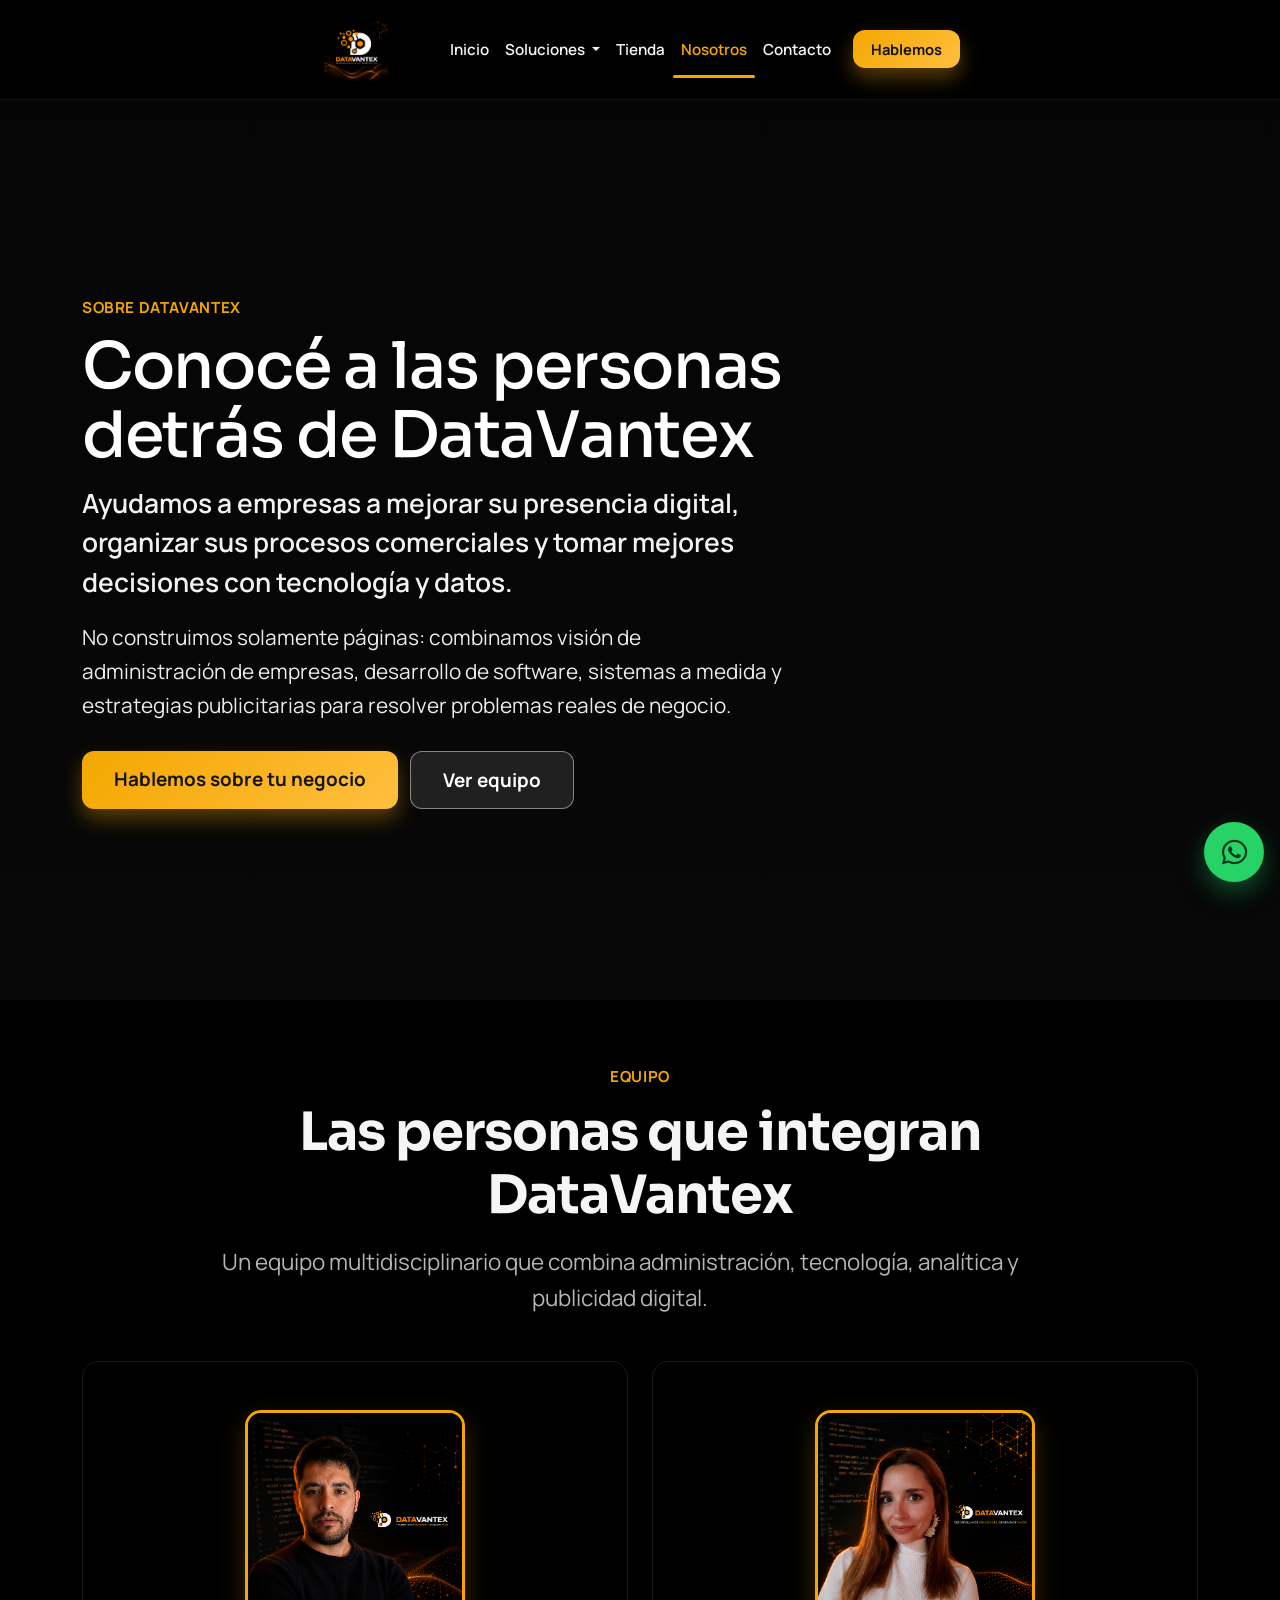
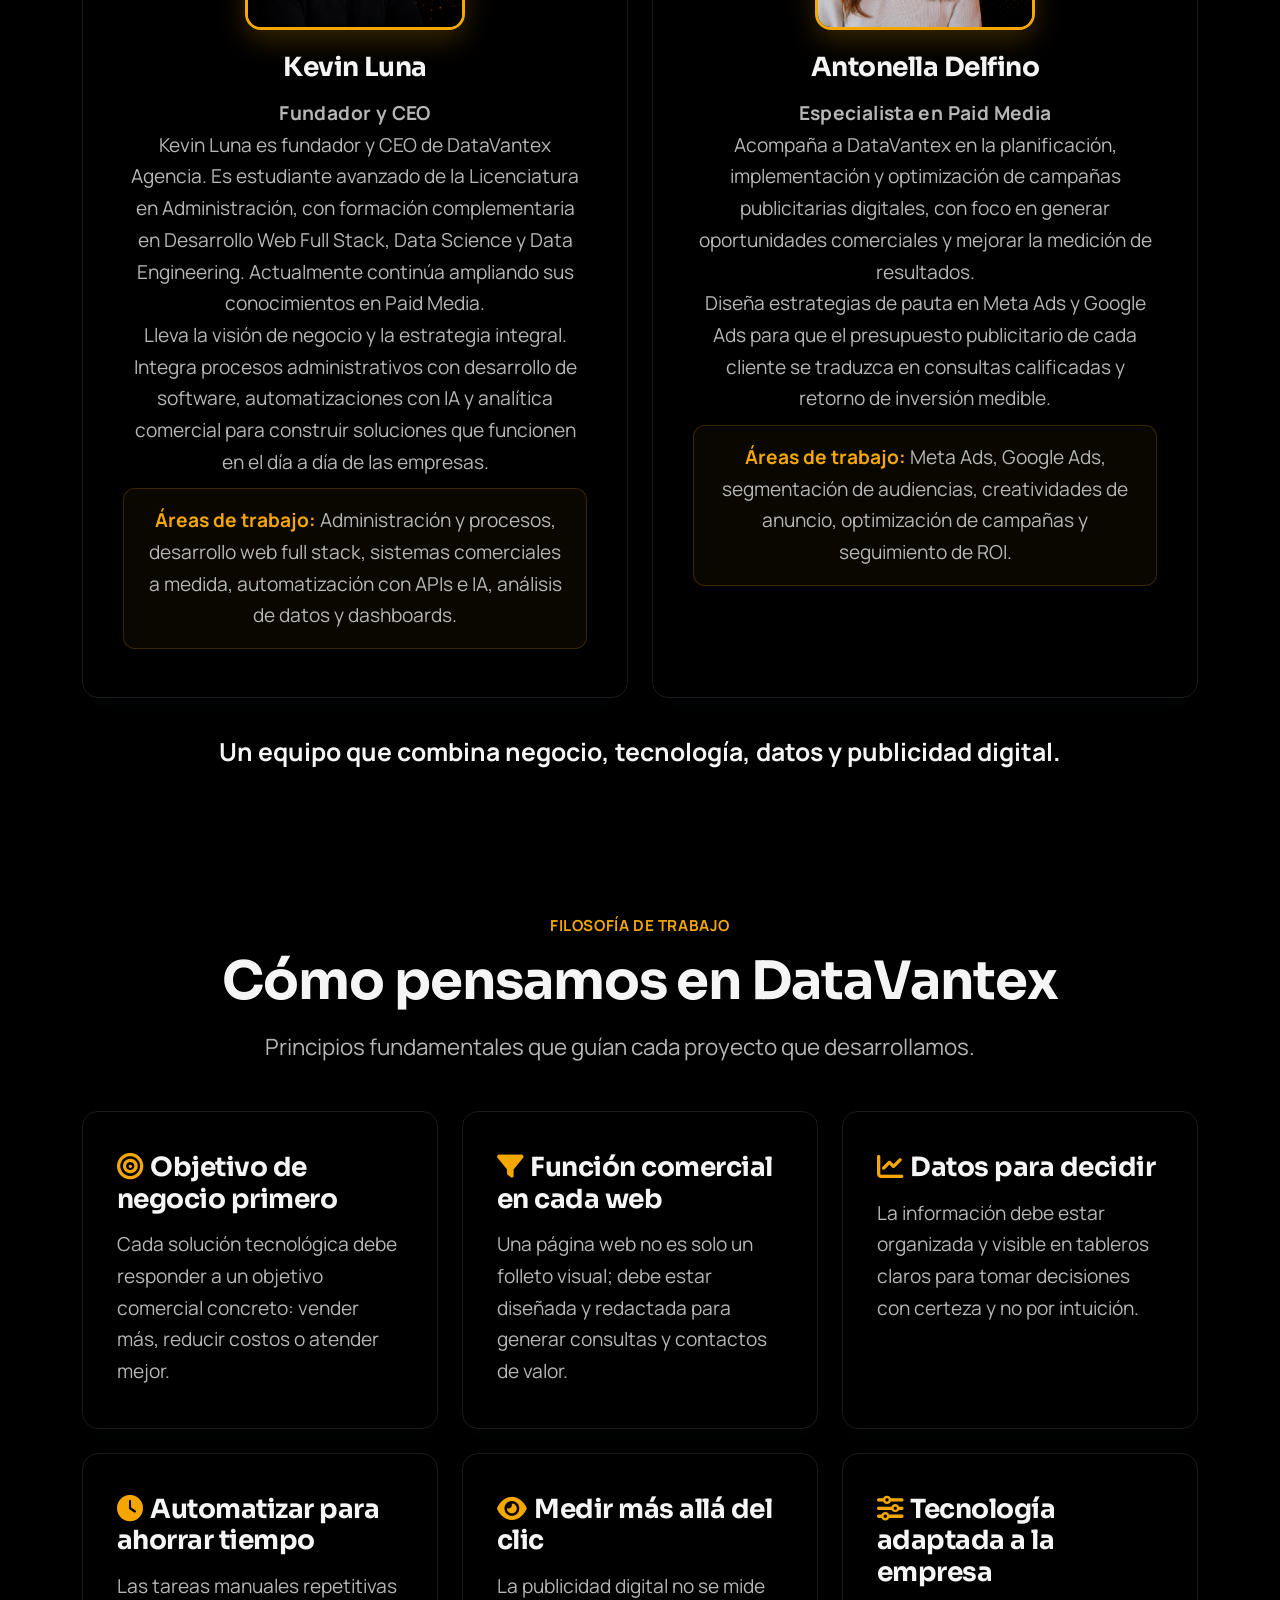
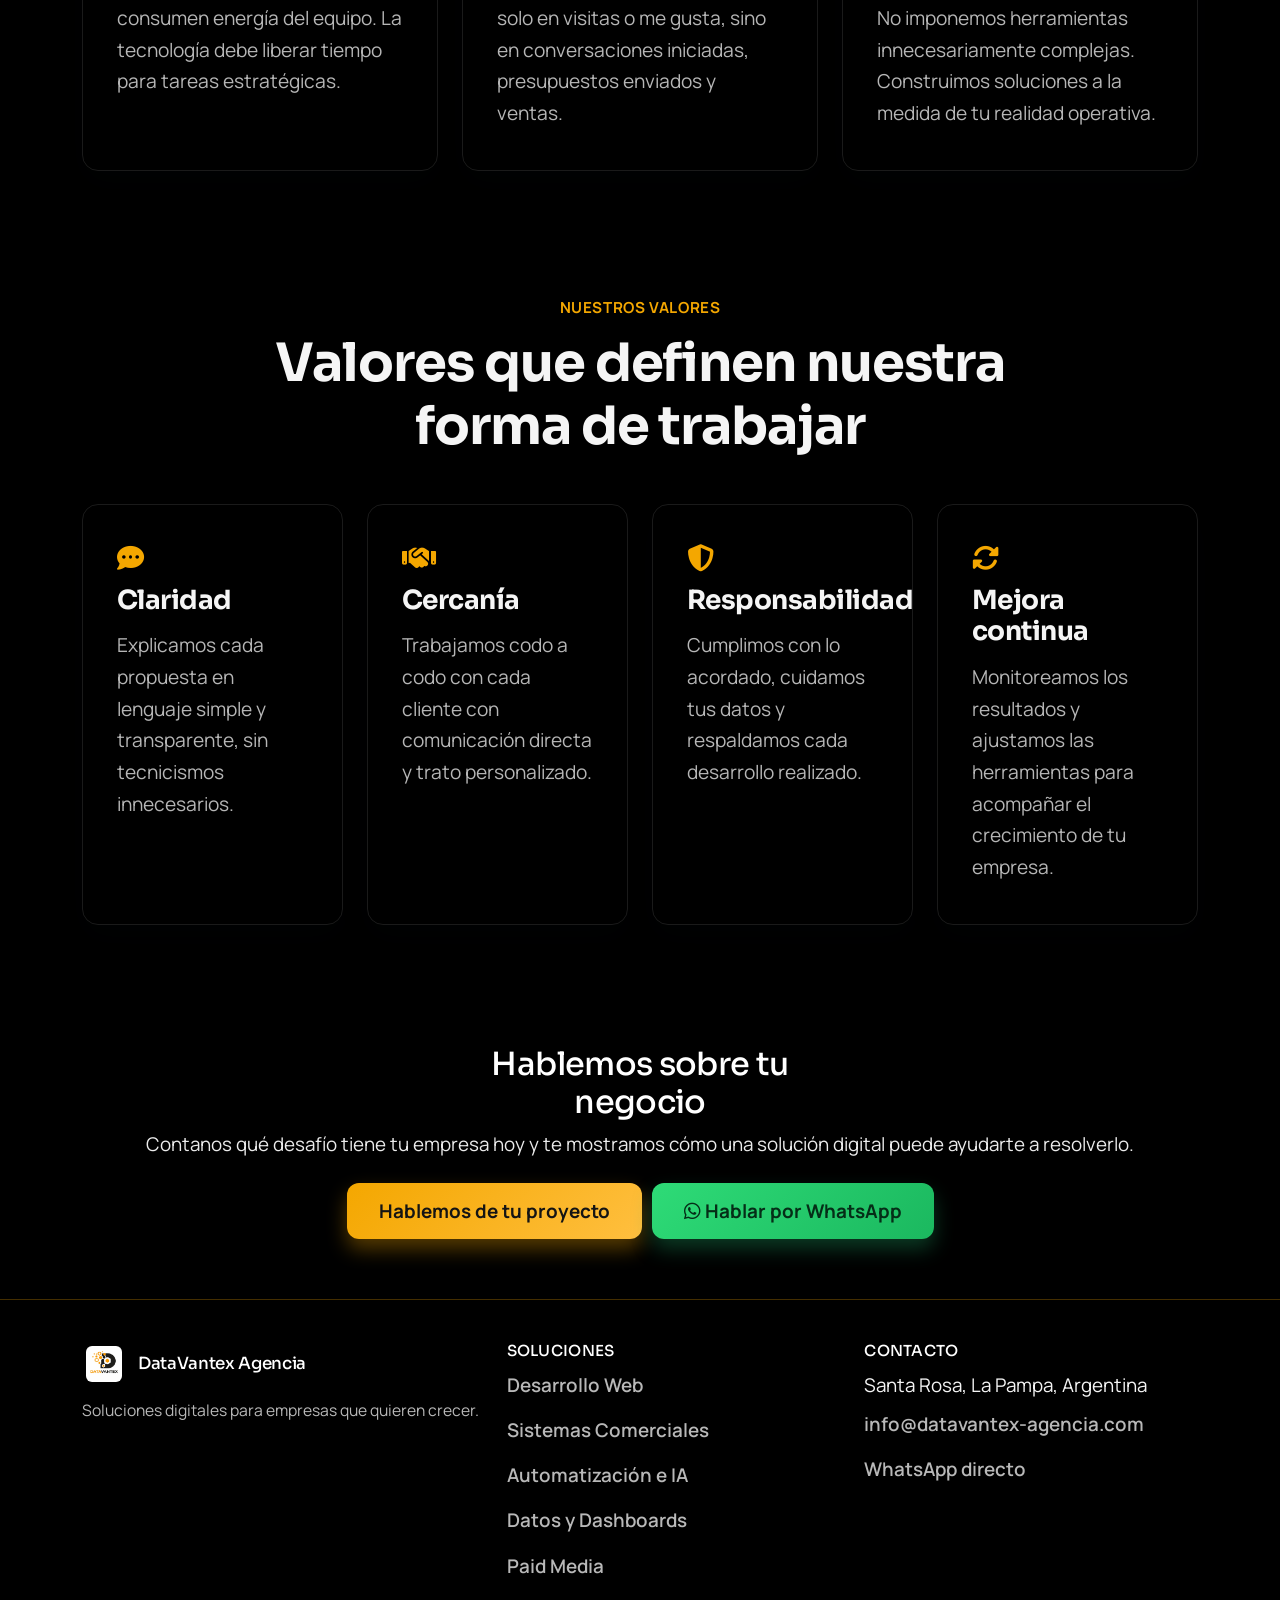
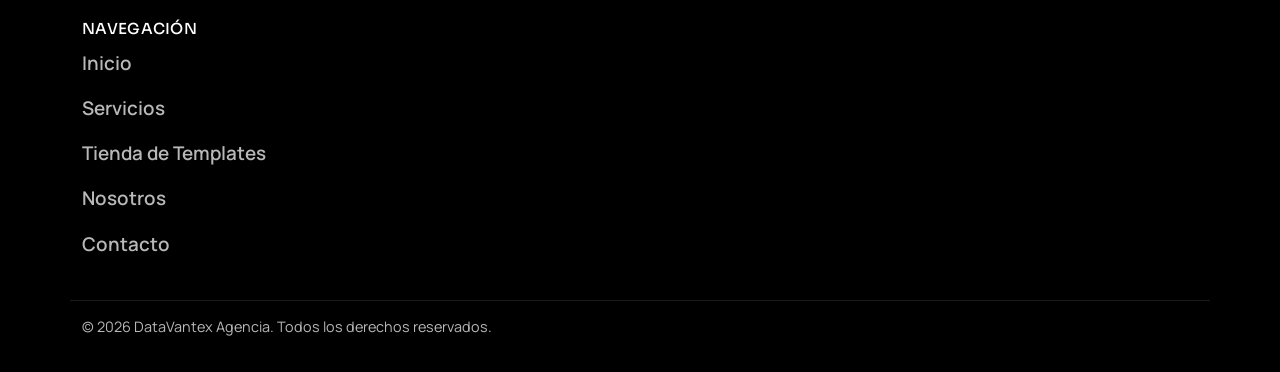
==== commit 7ee6f3a1: "Mejoramos un poco mas el posicionamiento" ====
--- a/about.html
+++ b/about.html
@@ -20,42 +20,42 @@
 
       gtag('config', 'AW-18043416114');
     </script>
-        <title>Nuestro Equipo | DataVantex Agencia - Soluciones Digitales</title>
+    <title>Sobre DataVantex | Tecnología, Datos y Soluciones Digitales</title>
     <meta name="description"
-                content="Kevin Luna y Antonella Delfino. Equipo especializado en soluciones digitales integrales: desarrollo web, sistemas, automatización, datos y Paid Media.">
-        <meta name="keywords"
-                content="kevin luna desarrollador web, diseñador web freelance, analista de datos, bases de datos mysql mongodb, full stack argentina, datavantex">
+        content="Conocé a las personas detrás de DataVantex: Kevin Luna (Fundador & CEO) y Antonella Delfino (Especialista en Paid Media). Tecnología, datos y soluciones digitales para empresas.">
+    <meta name="keywords"
+        content="sobre datavantex, kevin luna, antonella delfino, agencia desarrollo web la pampa, sistemas comerciales argentina, data science negocios">
     <meta name="author" content="Kevin Luna - DataVantex">
     <meta name="robots" content="index, follow">
-        <meta name="theme-color" content="#F4A700">
+    <meta name="theme-color" content="#F4A700">
     <link rel="canonical" href="https://www.datavantex-agencia.com/about.html">
-        <link rel="icon" type="image/png" href="/public/Logo%20Datavantex.png">
-        <link rel="shortcut icon" href="/public/Logo%20Datavantex.png">
-        <link rel="apple-touch-icon" href="/public/Logo%20Datavantex.png">
-
-    <meta property="og:title" content="Nuestro Equipo | DataVantex - Soluciones Digitales">
+    <link rel="icon" type="image/png" href="/public/Logo%20Datavantex.png">
+    <link rel="shortcut icon" href="/public/Logo%20Datavantex.png">
+    <link rel="apple-touch-icon" href="/public/Logo%20Datavantex.png">
+
+    <meta property="og:title" content="Sobre DataVantex | Tecnología, Datos y Soluciones Digitales">
     <meta property="og:description"
-        content="Kevin Luna (Fundador) y Antonella Delfino (Especialista en Paid Media). Un equipo que combina negocio, tecnología, datos y publicidad digital.">
-        <meta property="og:site_name" content="DataVantex Agencia">
-        <meta property="og:locale" content="es_AR">
+        content="Kevin Luna y Antonella Delfino. Un equipo especializado en soluciones digitales: desarrollo web, sistemas, automatización, datos y Paid Media.">
+    <meta property="og:site_name" content="DataVantex Agencia">
+    <meta property="og:locale" content="es_AR">
     <meta property="og:type" content="profile">
     <meta property="og:url" content="https://www.datavantex-agencia.com/about.html">
-        <meta property="og:image" content="https://www.datavantex-agencia.com/public/Logo%20Datavantex.png">
+    <meta property="og:image" content="https://www.datavantex-agencia.com/public/Logo%20Datavantex.png">
 
     <meta name="twitter:card" content="summary_large_image">
-    <meta name="twitter:title" content="Nuestro Equipo | DataVantex">
-    <meta name="twitter:description" content="Kevin Luna y Antonella Delfino. Equipo de soluciones digitales integrales para empresas que quieren crecer.">
-        <meta name="twitter:image" content="https://www.datavantex-agencia.com/public/Logo%20Datavantex.png">
-
-        <!-- Google tag (gtag.js) -->
-        <script async src="https://www.googletagmanager.com/gtag/js?id=G-1WHW07KBLZ"></script>
-        <script>
-            window.dataLayer = window.dataLayer || [];
-            function gtag(){dataLayer.push(arguments);}
-            gtag('js', new Date());
-
-            gtag('config', 'G-1WHW07KBLZ');
-        </script>
+    <meta name="twitter:title" content="Sobre DataVantex | Tecnología, Datos y Soluciones Digitales">
+    <meta name="twitter:description" content="Conocé al equipo detrás de DataVantex Agencia: soluciones digitales para empresas que quieren crecer.">
+    <meta name="twitter:image" content="https://www.datavantex-agencia.com/public/Logo%20Datavantex.png">
+
+    <!-- Google tag (gtag.js) -->
+    <script async src="https://www.googletagmanager.com/gtag/js?id=G-1WHW07KBLZ"></script>
+    <script>
+        window.dataLayer = window.dataLayer || [];
+        function gtag(){dataLayer.push(arguments);}
+        gtag('js', new Date());
+
+        gtag('config', 'G-1WHW07KBLZ');
+    </script>
 
     <script type="application/ld+json">
     {
@@ -64,7 +64,7 @@
         {
           "@type": "AboutPage",
           "@id": "https://www.datavantex-agencia.com/about.html",
-          "name": "Nuestro Equipo | DataVantex Agencia",
+          "name": "Sobre DataVantex | Tecnología, Datos y Soluciones Digitales",
           "description": "Conocé al equipo de DataVantex: Kevin Luna (Fundador & CEO) y Antonella Delfino (Especialista en Paid Media).",
           "url": "https://www.datavantex-agencia.com/about.html",
           "mainEntity": {
@@ -84,7 +84,7 @@
             "@type": "Organization",
             "name": "DataVantex Agencia"
           },
-          "knowsAbout": ["Desarrollo Web", "Sistemas a Medida", "Data Science", "Data Engineering", "Automatización", "IA"]
+          "knowsAbout": ["Administración de Empresas", "Desarrollo Web Full Stack", "Sistemas a Medida", "Data Science", "Data Engineering", "Automatización", "IA"]
         },
         {
           "@type": "Person",
@@ -101,7 +101,6 @@
       ]
     }
     </script>
-    </script>
 
     <link href="https://cdn.jsdelivr.net/npm/bootstrap@5.3.0/dist/css/bootstrap.min.css" rel="stylesheet">
     <link rel="stylesheet" href="https://cdnjs.cloudflare.com/ajax/libs/font-awesome/6.4.0/css/all.min.css">
@@ -115,17 +114,11 @@
     <noscript><iframe src="https://www.googletagmanager.com/ns.html?id=GTM-W7DNXJWQ"
     height="0" width="0" style="display:none;visibility:hidden"></iframe></noscript>
     <!-- End Google Tag Manager (noscript) -->
-    <div class="theme-switcher">
-        <button id="themeToggle" class="theme-toggle-btn" aria-label="Cambiar tema">
-            <i class="fas fa-sun"></i>
-            <i class="fas fa-moon" style="display:none;"></i>
-        </button>
-    </div>
 
     <a href="https://wa.me/+542954217949" class="whatsapp-float" target="_blank" rel="noopener noreferrer"
         aria-label="Hablar por WhatsApp">
         <i class="fab fa-whatsapp"></i>
-        <span class="whatsapp-tooltip">Te leo por WhatsApp</span>
+        <span class="whatsapp-tooltip">Escribinos</span>
     </a>
 
     <nav class="navbar navbar-expand-lg fixed-top" id="mainNavbar">
@@ -133,16 +126,30 @@
             <a class="navbar-brand" href="index.html">
                 <img src="public/logo-alternativo.png" alt="DataVantex Logo" class="navbar-logo">
             </a>
-            <button class="navbar-toggler" type="button" data-bs-toggle="collapse" data-bs-target="#navbarNav">
+            <button class="navbar-toggler" type="button" data-bs-toggle="collapse" data-bs-target="#navbarNav" aria-label="Abrir navegación">
                 <span class="navbar-toggler-icon"></span>
             </button>
             <div class="collapse navbar-collapse" id="navbarNav">
-                <ul class="navbar-nav ms-auto">
+                <ul class="navbar-nav ms-auto align-items-lg-center">
                     <li class="nav-item"><a class="nav-link" href="index.html">Inicio</a></li>
-                    <li class="nav-item"><a class="nav-link" href="landing.html">Servicios</a></li>
+                    <li class="nav-item dropdown">
+                        <a class="nav-link dropdown-toggle" href="landing.html" id="solucionesDropdown" role="button" data-bs-toggle="dropdown" aria-expanded="false">
+                            Soluciones
+                        </a>
+                        <ul class="dropdown-menu" aria-labelledby="solucionesDropdown">
+                            <li><a class="dropdown-item" href="landing.html">Todas las Soluciones</a></li>
+                            <li><hr class="dropdown-divider" style="border-color: #222;"></li>
+                            <li><a class="dropdown-item" href="desarrollo-web.html">Desarrollo Web</a></li>
+                            <li><a class="dropdown-item" href="sistemas-comerciales.html">Sistemas Comerciales</a></li>
+                            <li><a class="dropdown-item" href="automatizacion-ia.html">Automatización e IA</a></li>
+                            <li><a class="dropdown-item" href="datos-dashboards.html">Datos y Dashboards</a></li>
+                            <li><a class="dropdown-item" href="paid-media.html">Paid Media</a></li>
+                        </ul>
+                    </li>
                     <li class="nav-item"><a class="nav-link" href="tienda.html">Tienda</a></li>
                     <li class="nav-item"><a class="nav-link active" href="about.html">Nosotros</a></li>
                     <li class="nav-item"><a class="nav-link" href="contact.html">Contacto</a></li>
+                    <li class="nav-item"><a class="btn btn-brand nav-btn-hablemos" href="contact.html">Hablemos</a></li>
                 </ul>
             </div>
         </div>
@@ -153,49 +160,25 @@
         <div class="container position-relative">
             <div class="row min-vh-100 align-items-center">
                 <div class="col-lg-8 reveal">
-                    <span class="eyebrow">Equipo especializado</span>
-                    <h1>DataVantex: Soluciones digitales integrales para empresas que quieren crecer</h1>
-                    <p class="hero-copy">Un equipo que combina administración, desarrollo web, sistemas, datos y publicidad digital. Construimos lo que tu negocio necesita para conseguir clientes, vender mejor y trabajar más eficiente.</p>
+                    <span class="eyebrow">Sobre DataVantex</span>
+                    <h1>Conocé a las personas detrás de DataVantex</h1>
+                    <p class="hero-subtitle">Ayudamos a empresas a mejorar su presencia digital, organizar sus procesos comerciales y tomar mejores decisiones con tecnología y datos.</p>
+                    <p class="hero-copy">No construimos solamente páginas: combinamos visión de administración de empresas, desarrollo de software, sistemas a medida y estrategias publicitarias para resolver problemas reales de negocio.</p>
+                    <div class="hero-actions">
+                        <a href="contact.html" class="btn btn-brand btn-lg">Hablemos sobre tu negocio</a>
+                        <a href="#equipo" class="btn btn-ghost btn-lg">Ver equipo</a>
+                    </div>
                 </div>
             </div>
         </div>
     </header>
 
-    <section class="message-strip reveal">
-        <div class="container">
-            <p>Hoy muchas personas buscan en Google antes de elegir un negocio. Si no encuentran una web clara y
-                profesional, se van a la competencia. Las redes sociales ayudan, pero no reemplazan una web que
-                convierta visitas en clientes.</p>
-        </div>
-    </section>
-
-    <section class="section">
+    <section class="section section-soft" id="equipo">
         <div class="container">
             <div class="section-head reveal">
-                <h2>Nuestro Enfoque</h2>
-                <p>No construimos solamente webs. Resolvemos problemas digitales de negocio.</p>
-            </div>
-            <div class="row align-items-center">
-                <div class="col-md-12 reveal">
-                    <p style="font-size: 1.1rem; line-height: 1.7; margin-bottom: 20px;">Entendemos que cada empresa es diferente. Por eso analizamos tu situación, identificamos el problema real y construimos la solución que necesitás: una página que vende, un sistema para gestionar, automatización para eficiencia, o análisis para decisiones mejores.</p>
-                    <p style="margin-top: 16px; font-weight: 500; font-size: 1.05rem;">Nuestro trabajo combina:</p>
-                    <ul class="clean-list" style="font-size: 1.05rem;">
-                        <li>Visión de negocio y administración</li>
-                        <li>Desarrollo web profesional</li>
-                        <li>Sistemas y automatización</li>
-                        <li>Análisis de datos e IA</li>
-                        <li>Estrategia publicitaria digital</li>
-                    </ul>
-                </div>
-            </div>
-        </div>
-    </section>
-
-    <section class="section section-soft">
-        <div class="container">
-            <div class="section-head reveal">
-                <h2>Conocé al equipo</h2>
-                <p>Profesionales especializados en tecnología y negocio.</p>
+                <span class="eyebrow">Equipo</span>
+                <h2>Las personas que integran DataVantex</h2>
+                <p>Un equipo multidisciplinario que combina administración, tecnología, analítica y publicidad digital.</p>
             </div>
             <div class="row g-4">
                 <div class="col-md-6 reveal">
@@ -205,9 +188,9 @@
                         </div>
                         <h3 class="team-name">Kevin Luna</h3>
                         <p class="team-role">Fundador y CEO</p>
-                        <p class="team-desc"><strong>Formación:</strong> Estudiante avanzado de Licenciatura en Administración con orientación en Emprendedurismo. Diplomado en Desarrollo Web Full Stack, Data Science y Data Engineering.</p>
-                        <p class="team-desc">Lleva la visión de negocio y la estrategia. Combina conocimiento de administración con expertise en desarrollo, sistemas, datos y automatización.</p>
-                        <p class="team-expertise"><strong>Expertise:</strong> Administración de empresas, desarrollo web full stack, sistemas a medida, data science, data engineering, automatización e IA aplicada al negocio.</p>
+                        <p class="team-desc">Kevin Luna es fundador y CEO de DataVantex Agencia. Es estudiante avanzado de la Licenciatura en Administración, con formación complementaria en Desarrollo Web Full Stack, Data Science y Data Engineering. Actualmente continúa ampliando sus conocimientos en Paid Media.</p>
+                        <p class="team-desc">Lleva la visión de negocio y la estrategia integral. Integra procesos administrativos con desarrollo de software, automatizaciones con IA y analítica comercial para construir soluciones que funcionen en el día a día de las empresas.</p>
+                        <p class="team-expertise"><strong>Áreas de trabajo:</strong> Administración y procesos, desarrollo web full stack, sistemas comerciales a medida, automatización con APIs e IA, análisis de datos y dashboards.</p>
                     </div>
                 </div>
                 <div class="col-md-6 reveal">
@@ -217,43 +200,101 @@
                         </div>
                         <h3 class="team-name">Antonella Delfino</h3>
                         <p class="team-role">Especialista en Paid Media</p>
-                        <p class="team-desc"><strong>Especialidad:</strong> Estrategia publicitaria digital y adquisición de clientes.</p>
-                        <p class="team-desc">Diseña y optimiza campañas en Meta Ads y Google Ads para generar oportunidades comerciales. Su objetivo es que tu presupuesto publicitario genere resultados reales.</p>
-                        <p class="team-expertise"><strong>Expertise:</strong> Meta Ads, Google Ads, segmentación de públicos, creatividades publicitarias, optimización de campañas, seguimiento de ROI, adquisición de clientes.</p>
+                        <p class="team-desc">Acompaña a DataVantex en la planificación, implementación y optimización de campañas publicitarias digitales, con foco en generar oportunidades comerciales y mejorar la medición de resultados.</p>
+                        <p class="team-desc">Diseña estrategias de pauta en Meta Ads y Google Ads para que el presupuesto publicitario de cada cliente se traduzca en consultas calificadas y retorno de inversión medible.</p>
+                        <p class="team-expertise"><strong>Áreas de trabajo:</strong> Meta Ads, Google Ads, segmentación de audiencias, creatividades de anuncio, optimización de campañas y seguimiento de ROI.</p>
                     </div>
                 </div>
             </div>
             <div class="row mt-4 reveal">
                 <div class="col-12 text-center">
                     <p class="team-summary-text">Un equipo que combina negocio, tecnología, datos y publicidad digital.</p>
-                    <p style="color: var(--muted); margin-top: 8px; font-size: 1.15rem;">Juntos construimos soluciones digitales que generan crecimiento real.</p>
                 </div>
             </div>
         </div>
     </section>
 
-    <section class="section">
+    <section class="section" id="como-pensamos">
         <div class="container">
             <div class="section-head reveal">
-                <h2>Por qué trabajamos diferente</h2>
+                <span class="eyebrow">Filosofía de trabajo</span>
+                <h2>Cómo pensamos en DataVantex</h2>
+                <p>Principios fundamentales que guían cada proyecto que desarrollamos.</p>
             </div>
             <div class="row g-4">
-                <div class="col-md-4 reveal">
-                    <article class="card-clean">
-                        <h3>Entendemos el negocio</h3>
-                        <p>No vendemos tecnología por vender. Primero escuchamos, analizamos y proponemos soluciones que realmente importan.</p>
-                    </article>
-                </div>
-                <div class="col-md-4 reveal">
-                    <article class="card-clean">
-                        <h3>Resultados medibles</h3>
-                        <p>Cada solución tiene un objetivo claro. Medimos, analizamos y mejoramos constantemente para que tu inversión genere valor real.</p>
-                    </article>
-                </div>
-                <div class="col-md-4 reveal">
-                    <article class="card-clean">
-                        <h3>Comunicación clara</h3>
-                        <p>Hablamos sin humo. Te explicamos en términos simples qué necesitás, cuánto cuesta y qué esperar de nuestra solución.</p>
+                <div class="col-md-6 col-lg-4 reveal">
+                    <article class="card-clean">
+                        <h3><i class="fas fa-bullseye" style="color: var(--brand); margin-right: 8px;"></i>Objetivo de negocio primero</h3>
+                        <p>Cada solución tecnológica debe responder a un objetivo comercial concreto: vender más, reducir costos o atender mejor.</p>
+                    </article>
+                </div>
+                <div class="col-md-6 col-lg-4 reveal">
+                    <article class="card-clean">
+                        <h3><i class="fas fa-filter" style="color: var(--brand); margin-right: 8px;"></i>Función comercial en cada web</h3>
+                        <p>Una página web no es solo un folleto visual; debe estar diseñada y redactada para generar consultas y contactos de valor.</p>
+                    </article>
+                </div>
+                <div class="col-md-6 col-lg-4 reveal">
+                    <article class="card-clean">
+                        <h3><i class="fas fa-chart-line" style="color: var(--brand); margin-right: 8px;"></i>Datos para decidir</h3>
+                        <p>La información debe estar organizada y visible en tableros claros para tomar decisiones con certeza y no por intuición.</p>
+                    </article>
+                </div>
+                <div class="col-md-6 col-lg-4 reveal">
+                    <article class="card-clean">
+                        <h3><i class="fas fa-clock" style="color: var(--brand); margin-right: 8px;"></i>Automatizar para ahorrar tiempo</h3>
+                        <p>Las tareas manuales repetitivas consumen energía del equipo. La tecnología debe liberar tiempo para tareas estratégicas.</p>
+                    </article>
+                </div>
+                <div class="col-md-6 col-lg-4 reveal">
+                    <article class="card-clean">
+                        <h3><i class="fas fa-eye" style="color: var(--brand); margin-right: 8px;"></i>Medir más allá del clic</h3>
+                        <p>La publicidad digital no se mide solo en visitas o me gusta, sino en conversaciones iniciadas, presupuestos enviados y ventas.</p>
+                    </article>
+                </div>
+                <div class="col-md-6 col-lg-4 reveal">
+                    <article class="card-clean">
+                        <h3><i class="fas fa-sliders-h" style="color: var(--brand); margin-right: 8px;"></i>Tecnología adaptada a la empresa</h3>
+                        <p>No imponemos herramientas innecesariamente complejas. Construimos soluciones a la medida de tu realidad operativa.</p>
+                    </article>
+                </div>
+            </div>
+        </div>
+    </section>
+
+    <section class="section section-soft" id="valores">
+        <div class="container">
+            <div class="section-head reveal">
+                <span class="eyebrow">Nuestros valores</span>
+                <h2>Valores que definen nuestra forma de trabajar</h2>
+            </div>
+            <div class="row g-4">
+                <div class="col-md-6 col-lg-3 reveal">
+                    <article class="benefit-card">
+                        <i class="fas fa-comment-dots"></i>
+                        <h3>Claridad</h3>
+                        <p>Explicamos cada propuesta en lenguaje simple y transparente, sin tecnicismos innecesarios.</p>
+                    </article>
+                </div>
+                <div class="col-md-6 col-lg-3 reveal">
+                    <article class="benefit-card">
+                        <i class="fas fa-handshake"></i>
+                        <h3>Cercanía</h3>
+                        <p>Trabajamos codo a codo con cada cliente con comunicación directa y trato personalizado.</p>
+                    </article>
+                </div>
+                <div class="col-md-6 col-lg-3 reveal">
+                    <article class="benefit-card">
+                        <i class="fas fa-shield-alt"></i>
+                        <h3>Responsabilidad</h3>
+                        <p>Cumplimos con lo acordado, cuidamos tus datos y respaldamos cada desarrollo realizado.</p>
+                    </article>
+                </div>
+                <div class="col-md-6 col-lg-3 reveal">
+                    <article class="benefit-card">
+                        <i class="fas fa-sync-alt"></i>
+                        <h3>Mejora continua</h3>
+                        <p>Monitoreamos los resultados y ajustamos las herramientas para acompañar el crecimiento de tu empresa.</p>
                     </article>
                 </div>
             </div>
@@ -262,33 +303,35 @@
 
     <section class="section cta-final">
         <div class="container reveal">
-            <h2>Construyamos tu solución digital juntos</h2>
-            <p>Tenés un negocio y querés crecer. Nosotros tenemos la experiencia y las herramientas. Contanos qué necesitás y definimos estrategia.</p>
+            <h2>Hablemos sobre tu negocio</h2>
+            <p>Contanos qué desafío tiene tu empresa hoy y te mostramos cómo una solución digital puede ayudarte a resolverlo.</p>
             <div class="demo-actions justify-content-center">
-                <a href="landing.html#proyectos" class="btn btn-ghost btn-lg">Ver trabajos realizados</a>
-                <a href="contact.html" class="btn btn-brand btn-lg">Quiero una solución</a>
+                <a href="contact.html" class="btn btn-brand btn-lg">Hablemos de tu proyecto</a>
+                <a href="https://wa.me/+542954217949" target="_blank" class="btn btn-whatsapp btn-lg">
+                    <i class="fab fa-whatsapp"></i> Hablar por WhatsApp
+                </a>
             </div>
         </div>
     </section>
-
-    <section class="section" style="display: none;">
-        <div class="container">
-            <div class="about-hero">
-                <div class="about-hero-content reveal">
-                    <h2>Nuestro Enfoque</h2>
-                    <p class="about-intro">No nos enfocamos solo en hacer paginas, sino en crear soluciones que generen clientes.</p>
-                    <p>Nuestro trabajo mezcla mirada de negocio con herramientas digitales para ayudar a vender mas, comunicar mejor y ganar confianza cuando los clientes buscan online.</p>
-                </div>
-
 
     <footer class="footer">
         <div class="container footer-grid">
             <div>
                 <div class="footer-brand">
                     <img src="public/Logo%20Datavantex.png" alt="Logo DataVantex" class="footer-logo">
-                    <h3 class="footer-title">DataVantex</h3>
-                </div>
-                <p class="footer-tagline">Agencia orientada a resultados para negocios que quieren vender más.</p>
+                    <h3 class="footer-title">DataVantex Agencia</h3>
+                </div>
+                <p class="footer-tagline">Soluciones digitales para empresas que quieren crecer.</p>
+            </div>
+            <div>
+                <h4 class="footer-heading">Soluciones</h4>
+                <ul class="footer-list">
+                    <li><a href="desarrollo-web.html">Desarrollo Web</a></li>
+                    <li><a href="sistemas-comerciales.html">Sistemas Comerciales</a></li>
+                    <li><a href="automatizacion-ia.html">Automatización e IA</a></li>
+                    <li><a href="datos-dashboards.html">Datos y Dashboards</a></li>
+                    <li><a href="paid-media.html">Paid Media</a></li>
+                </ul>
             </div>
             <div>
                 <h4 class="footer-heading">Contacto</h4>
@@ -302,16 +345,15 @@
                 <h4 class="footer-heading">Navegación</h4>
                 <ul class="footer-list">
                     <li><a href="index.html">Inicio</a></li>
-                    <li><a href="landing.html">Landing comercial</a></li>
-                    <li><a href="tienda.html">Tienda</a></li>
-                    <li><a href="landing.html#proyectos">Modelos de páginas</a></li>
+                    <li><a href="landing.html">Servicios</a></li>
+                    <li><a href="tienda.html">Tienda de Templates</a></li>
                     <li><a href="about.html">Nosotros</a></li>
                     <li><a href="contact.html">Contacto</a></li>
                 </ul>
             </div>
         </div>
         <div class="container footer-bottom">
-            <p>© 2026 DataVantex. Todos los derechos reservados.</p>
+            <p>© 2026 DataVantex Agencia. Todos los derechos reservados.</p>
         </div>
     </footer>
 
--- a/style.css
+++ b/style.css
@@ -247,6 +247,39 @@
     height: 3px;
     background: var(--brand);
     border-radius: 2px;
+}
+
+/* Dropdown Menu */
+.navbar .dropdown-menu {
+    background: #0f0f0f;
+    border: 1px solid #262626;
+    border-radius: 12px;
+    padding: 10px;
+    box-shadow: 0 16px 36px rgba(0, 0, 0, 0.6);
+}
+
+.navbar .dropdown-item {
+    color: #e5e5e5;
+    font-size: 0.95rem;
+    font-weight: 500;
+    padding: 10px 16px;
+    border-radius: 8px;
+    transition: all 0.2s ease;
+}
+
+.navbar .dropdown-item:hover,
+.navbar .dropdown-item:focus {
+    background: rgba(244, 167, 0, 0.12);
+    color: var(--brand);
+    transform: translateX(4px);
+}
+
+.navbar .nav-btn-hablemos {
+    margin-left: 14px;
+    padding: 8px 18px !important;
+    font-size: 0.92rem;
+    display: inline-flex;
+    align-items: center;
 }
 
 /* Hero */
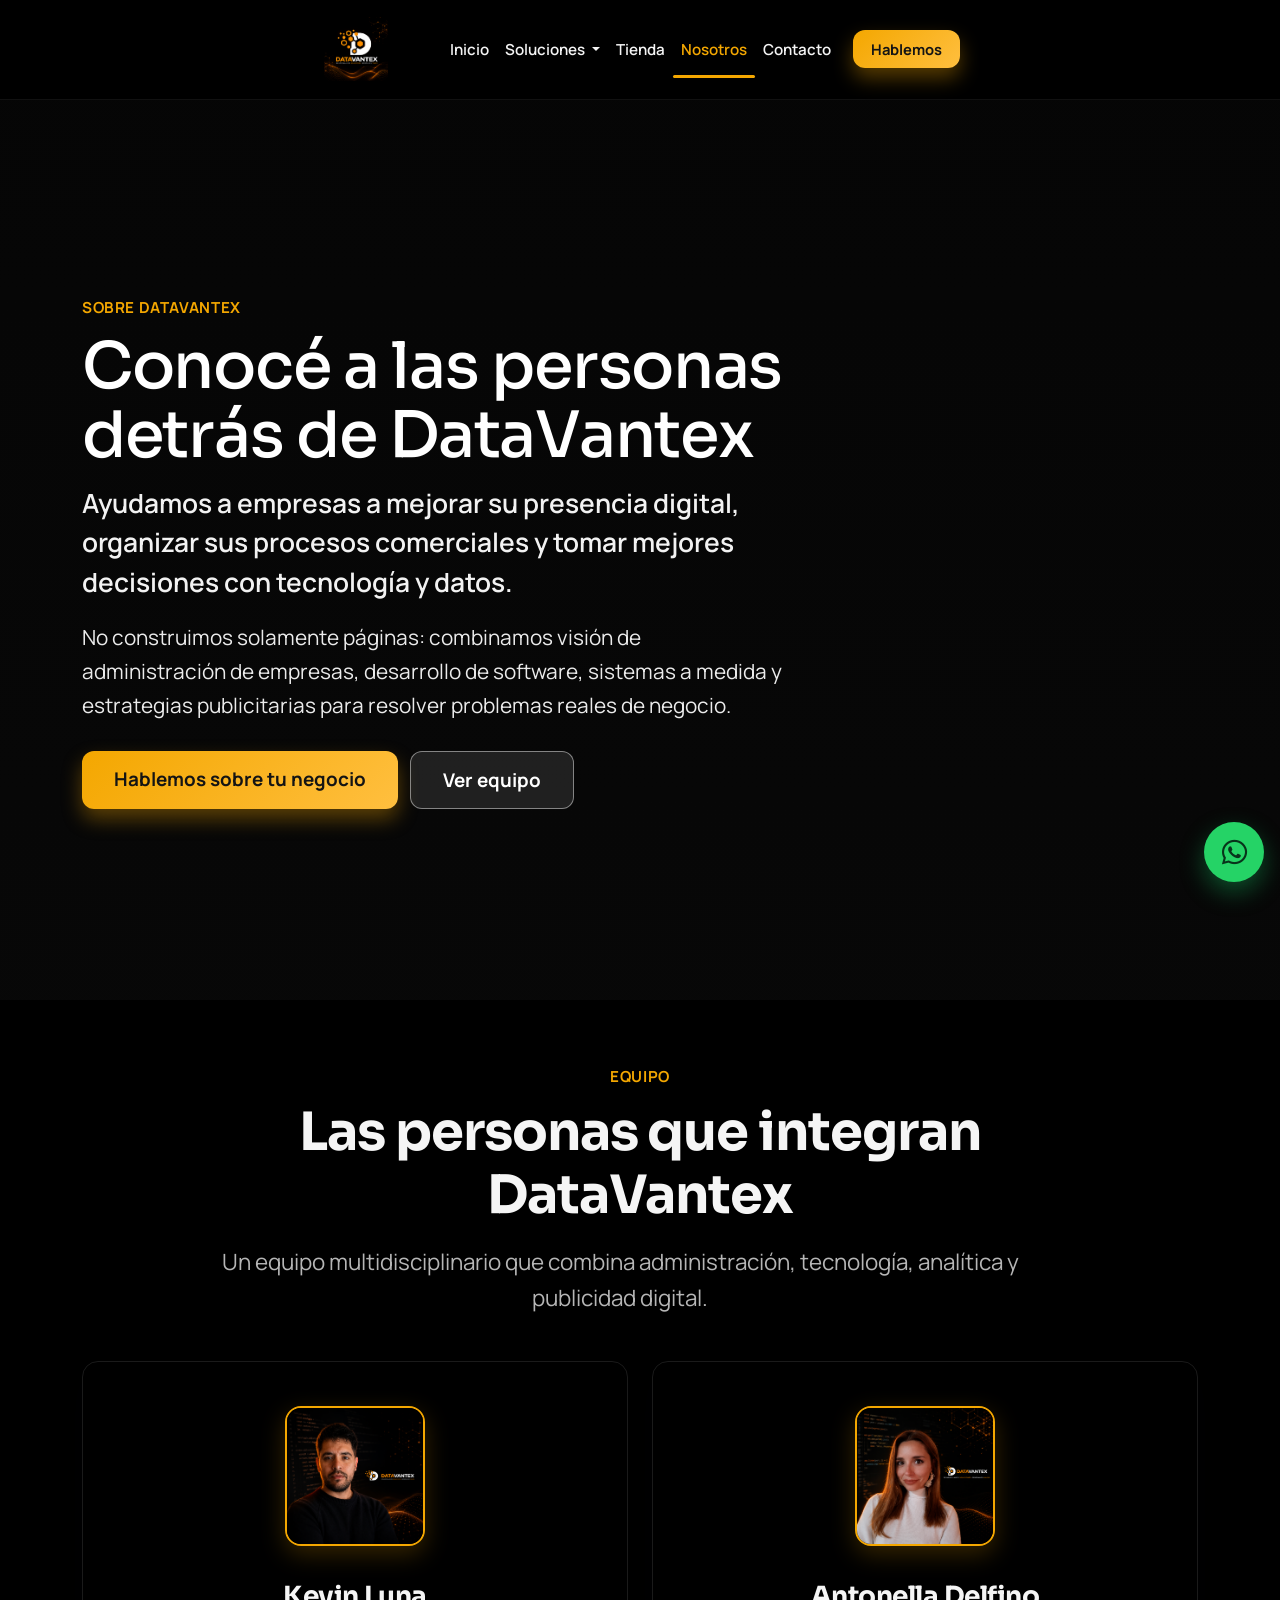
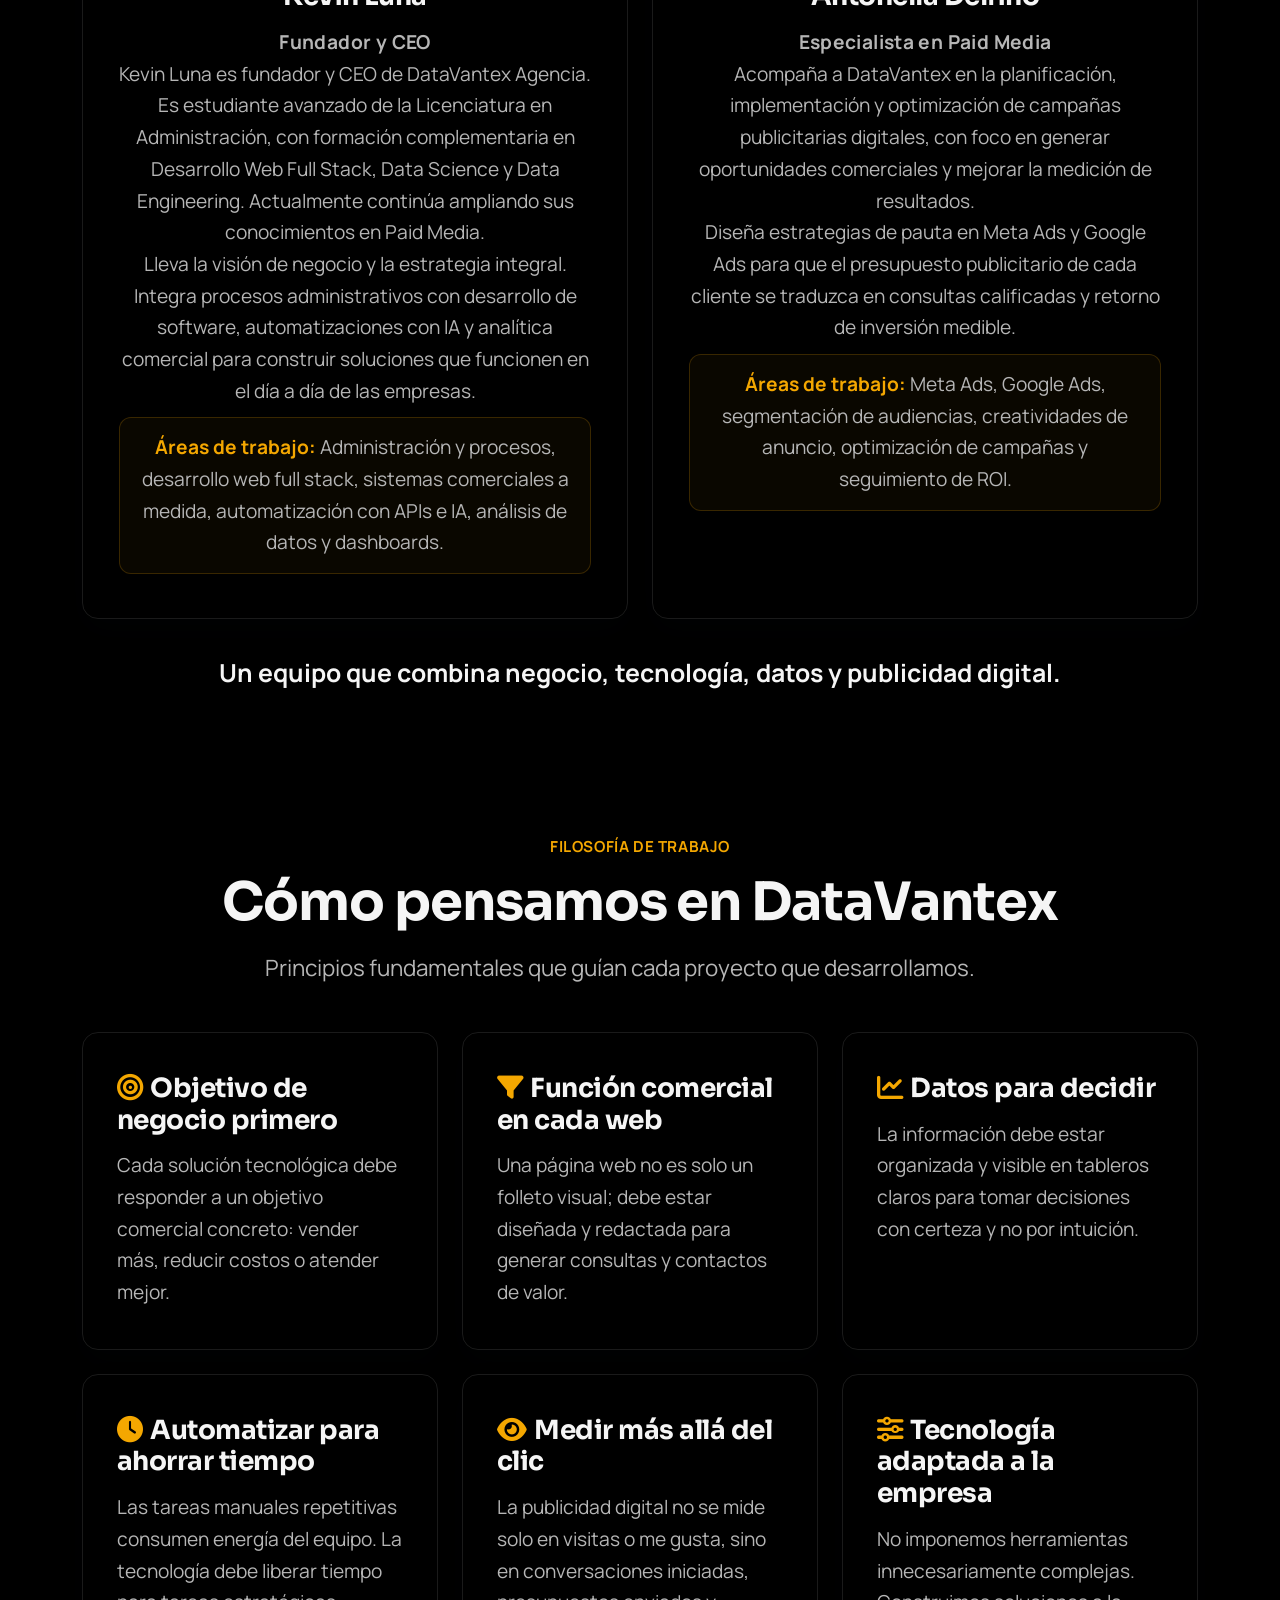
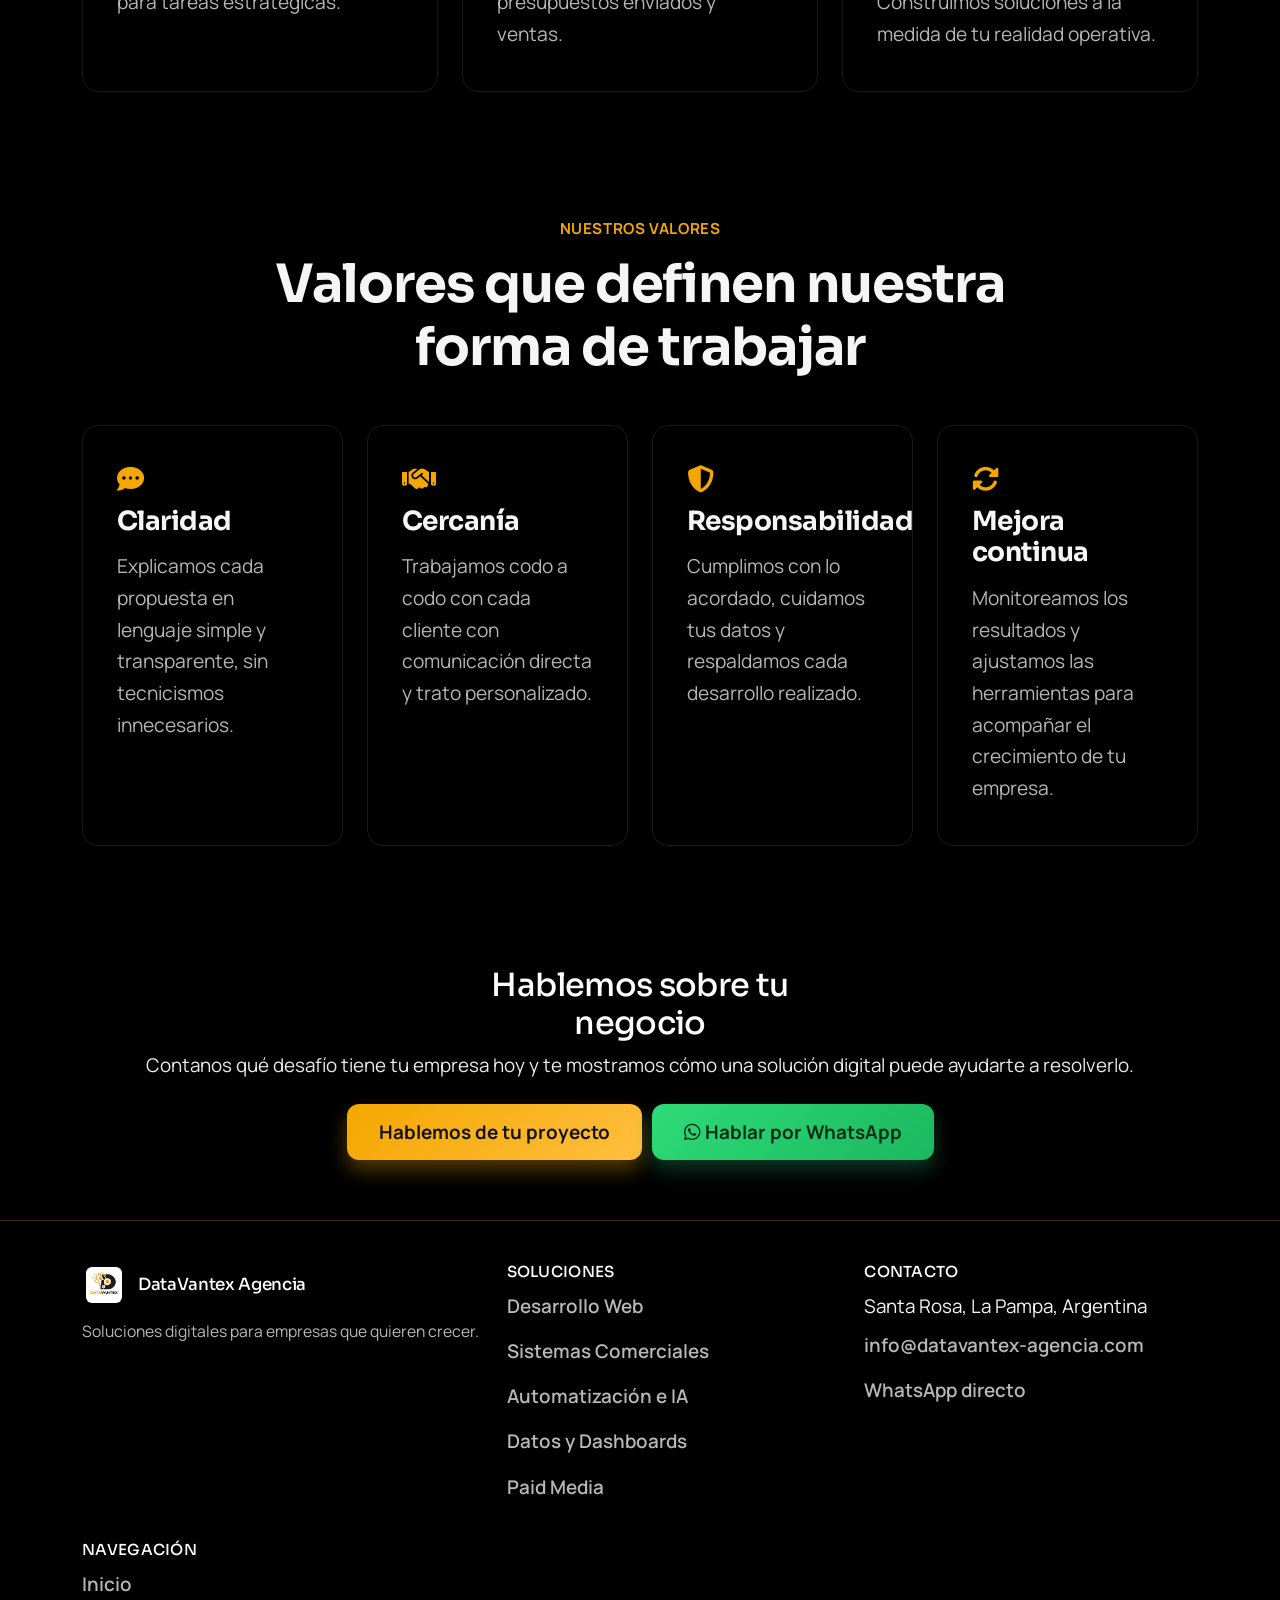
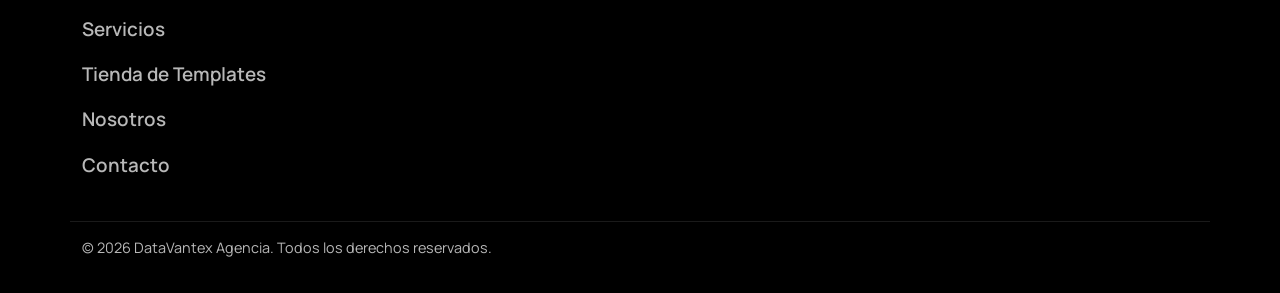
==== commit ba5a5191: "achique fotos" ====
--- a/about.html
+++ b/about.html
@@ -184,7 +184,7 @@
                 <div class="col-md-6 reveal">
                     <div class="card-clean team-member-card">
                         <div class="team-photo-wrap">
-                            <img src="public/Foto_perfil.png" alt="Kevin Luna - DataVantex" class="team-photo">
+                            <img src="public/Foto_perfil.png" alt="Kevin Luna - DataVantex" class="team-photo" width="140" height="140" style="width: 140px; height: 140px; max-width: 140px; max-height: 140px; object-fit: cover; border-radius: 16px; border: 2px solid var(--brand); display: block; margin: 0 auto;">
                         </div>
                         <h3 class="team-name">Kevin Luna</h3>
                         <p class="team-role">Fundador y CEO</p>
@@ -196,7 +196,7 @@
                 <div class="col-md-6 reveal">
                     <div class="card-clean team-member-card">
                         <div class="team-photo-wrap">
-                            <img src="public/Perfil-Antonella.png" alt="Antonella Delfino - DataVantex" class="team-photo">
+                            <img src="public/Perfil-Antonella.png" alt="Antonella Delfino - DataVantex" class="team-photo" width="140" height="140" style="width: 140px; height: 140px; max-width: 140px; max-height: 140px; object-fit: cover; border-radius: 16px; border: 2px solid var(--brand); display: block; margin: 0 auto;">
                         </div>
                         <h3 class="team-name">Antonella Delfino</h3>
                         <p class="team-role">Especialista en Paid Media</p>
--- a/style.css
+++ b/style.css
@@ -609,19 +609,28 @@
 }
 
 .team-photo-wrap {
-    margin-bottom: 22px;
+    margin-bottom: 20px;
     position: relative;
-    display: inline-block;
+    display: block;
+    width: 140px;
+    height: 140px;
+    margin-left: auto;
+    margin-right: auto;
 }
 
 .team-photo {
-    width: 190px;
-    height: 190px;
+    width: 140px;
+    height: 140px;
+    max-width: 140px;
+    max-height: 140px;
+    aspect-ratio: 1 / 1;
     border-radius: 16px;
     object-fit: cover;
-    border: 3px solid var(--brand);
-    box-shadow: 0 10px 28px rgba(244, 167, 0, 0.22);
+    border: 2px solid var(--brand);
+    box-shadow: 0 8px 24px rgba(244, 167, 0, 0.22);
     transition: transform 0.3s ease, box-shadow 0.3s ease;
+    display: block;
+    margin: 0 auto;
 }
 
 .team-member-card:hover .team-photo {
@@ -2549,33 +2558,40 @@
     }
 
     .team-member-card {
-        padding: 44px 34px;
+        padding: 40px 30px;
+    }
+
+    .team-photo-wrap {
+        width: 150px;
+        height: 150px;
     }
 
     .team-photo {
-        width: 210px;
-        height: 210px;
+        width: 150px;
+        height: 150px;
+        max-width: 150px;
+        max-height: 150px;
     }
 
     .team-name {
-        font-size: 2.1rem;
+        font-size: 1.85rem;
     }
 
     .team-role {
-        font-size: 1.3rem;
+        font-size: 1.2rem;
     }
 
     .team-desc {
-        font-size: 1.18rem;
+        font-size: 1.12rem;
     }
 
     .team-expertise {
-        font-size: 1.12rem;
-        padding: 16px 20px;
+        font-size: 1.08rem;
+        padding: 14px 18px;
     }
 
     .team-summary-text {
-        font-size: 1.45rem;
+        font-size: 1.35rem;
     }
 
     .btn {
@@ -2632,12 +2648,19 @@
     }
 
     .team-member-card {
-        padding: 48px 40px;
+        padding: 44px 36px;
+    }
+
+    .team-photo-wrap {
+        width: 155px;
+        height: 155px;
     }
 
     .team-photo {
-        width: 220px;
-        height: 220px;
+        width: 155px;
+        height: 155px;
+        max-width: 155px;
+        max-height: 155px;
     }
 
     .team-name {
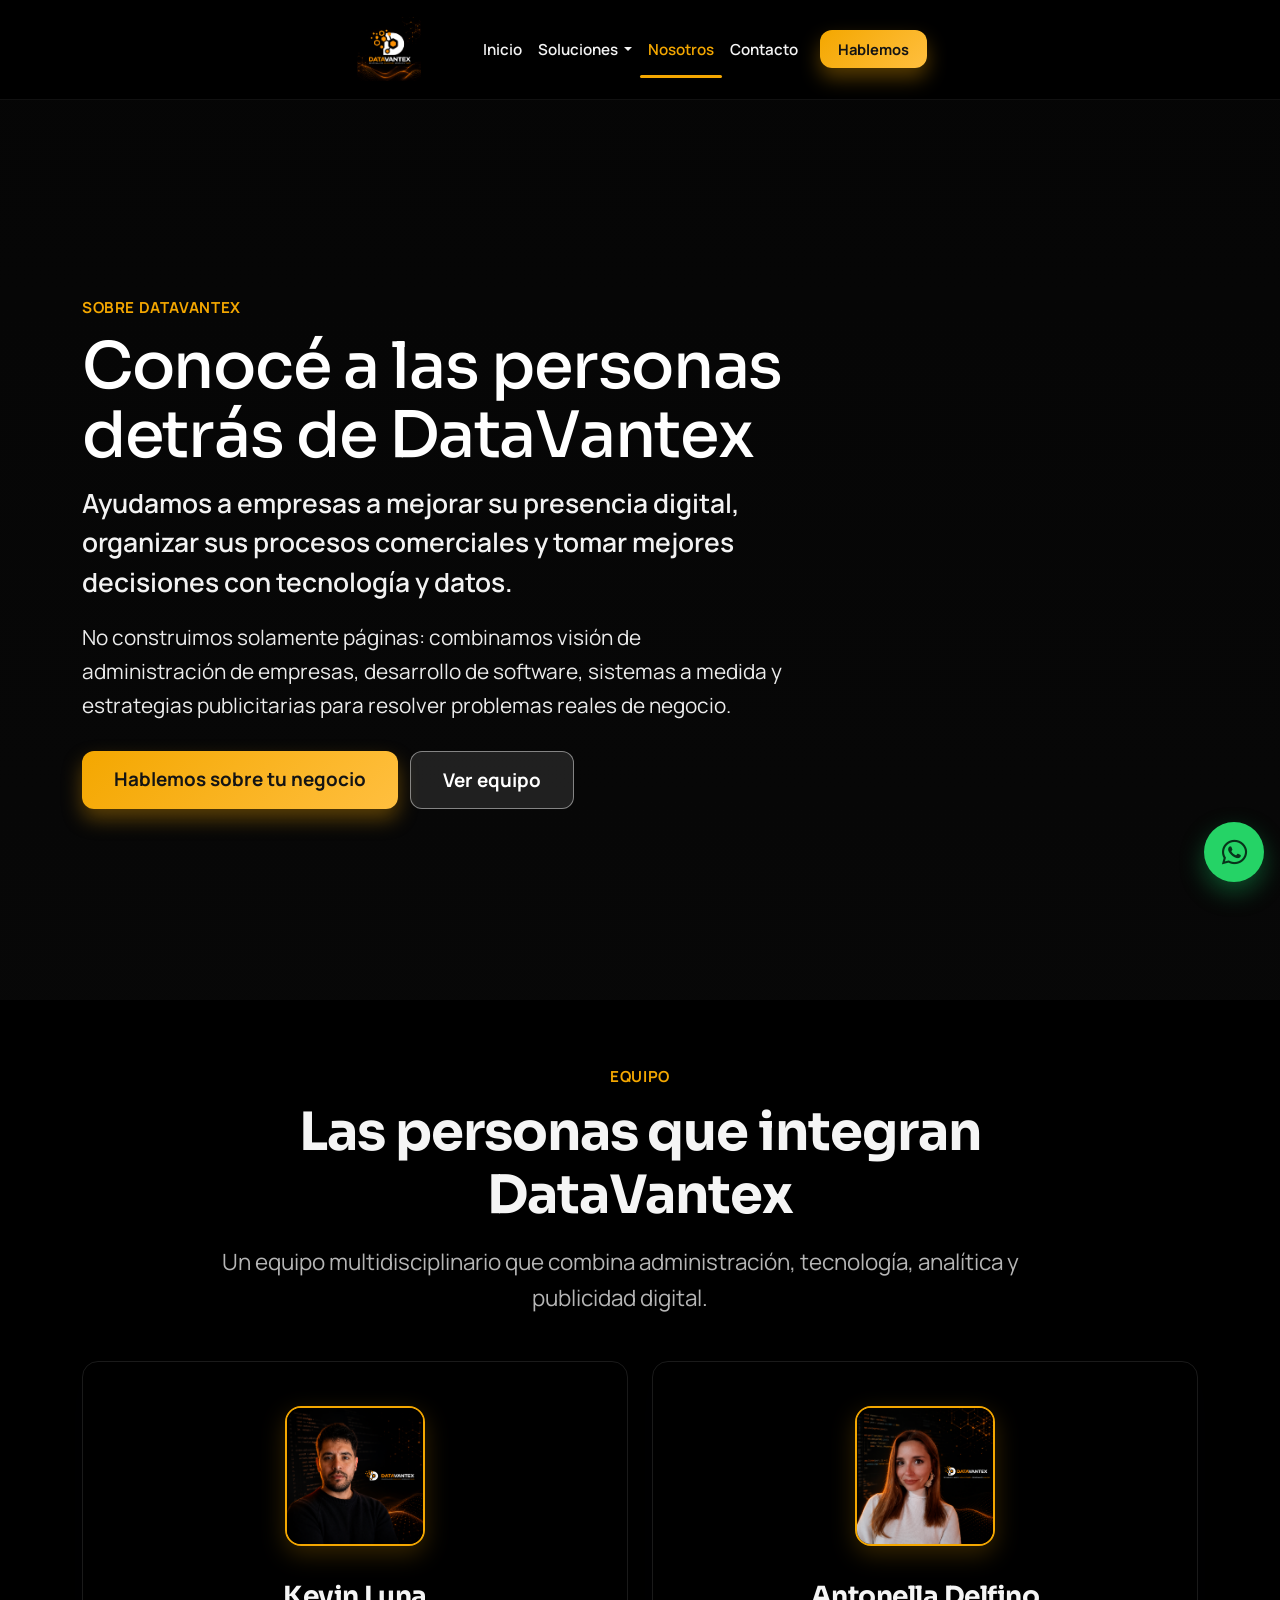
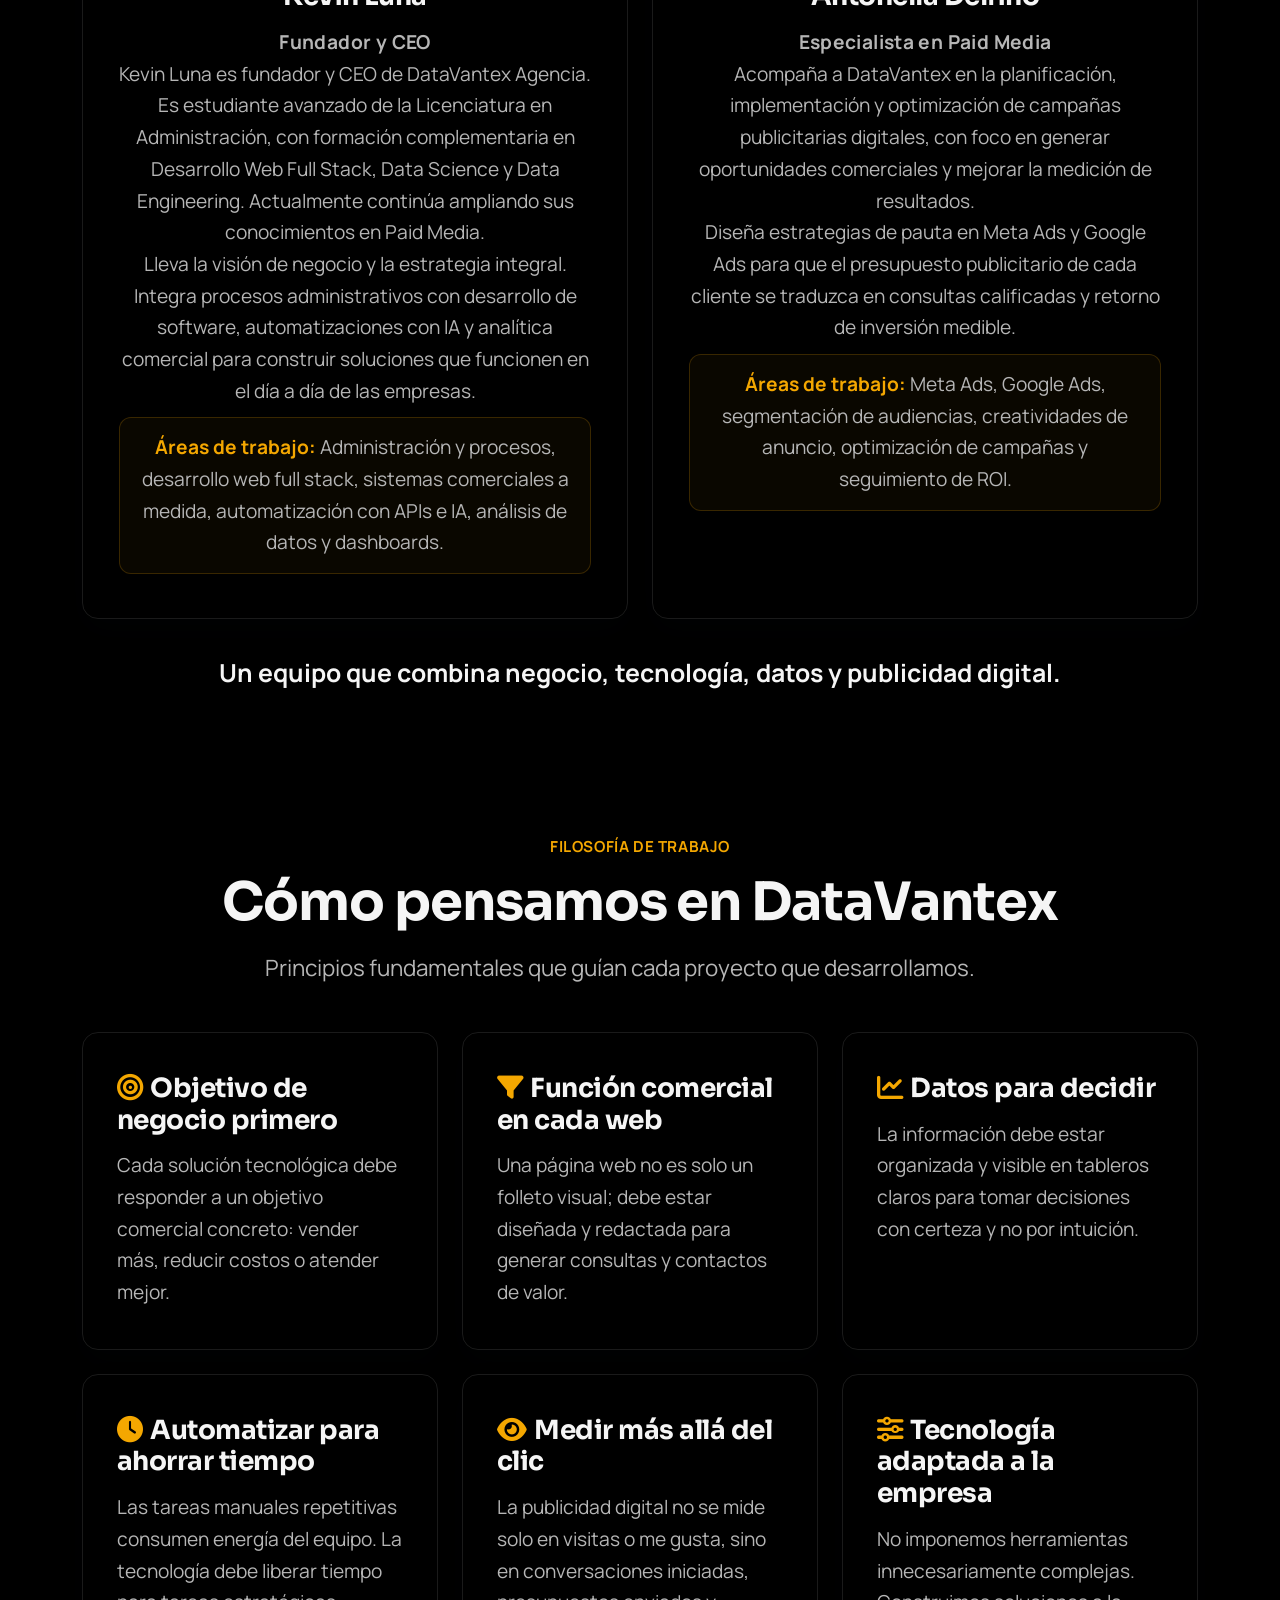
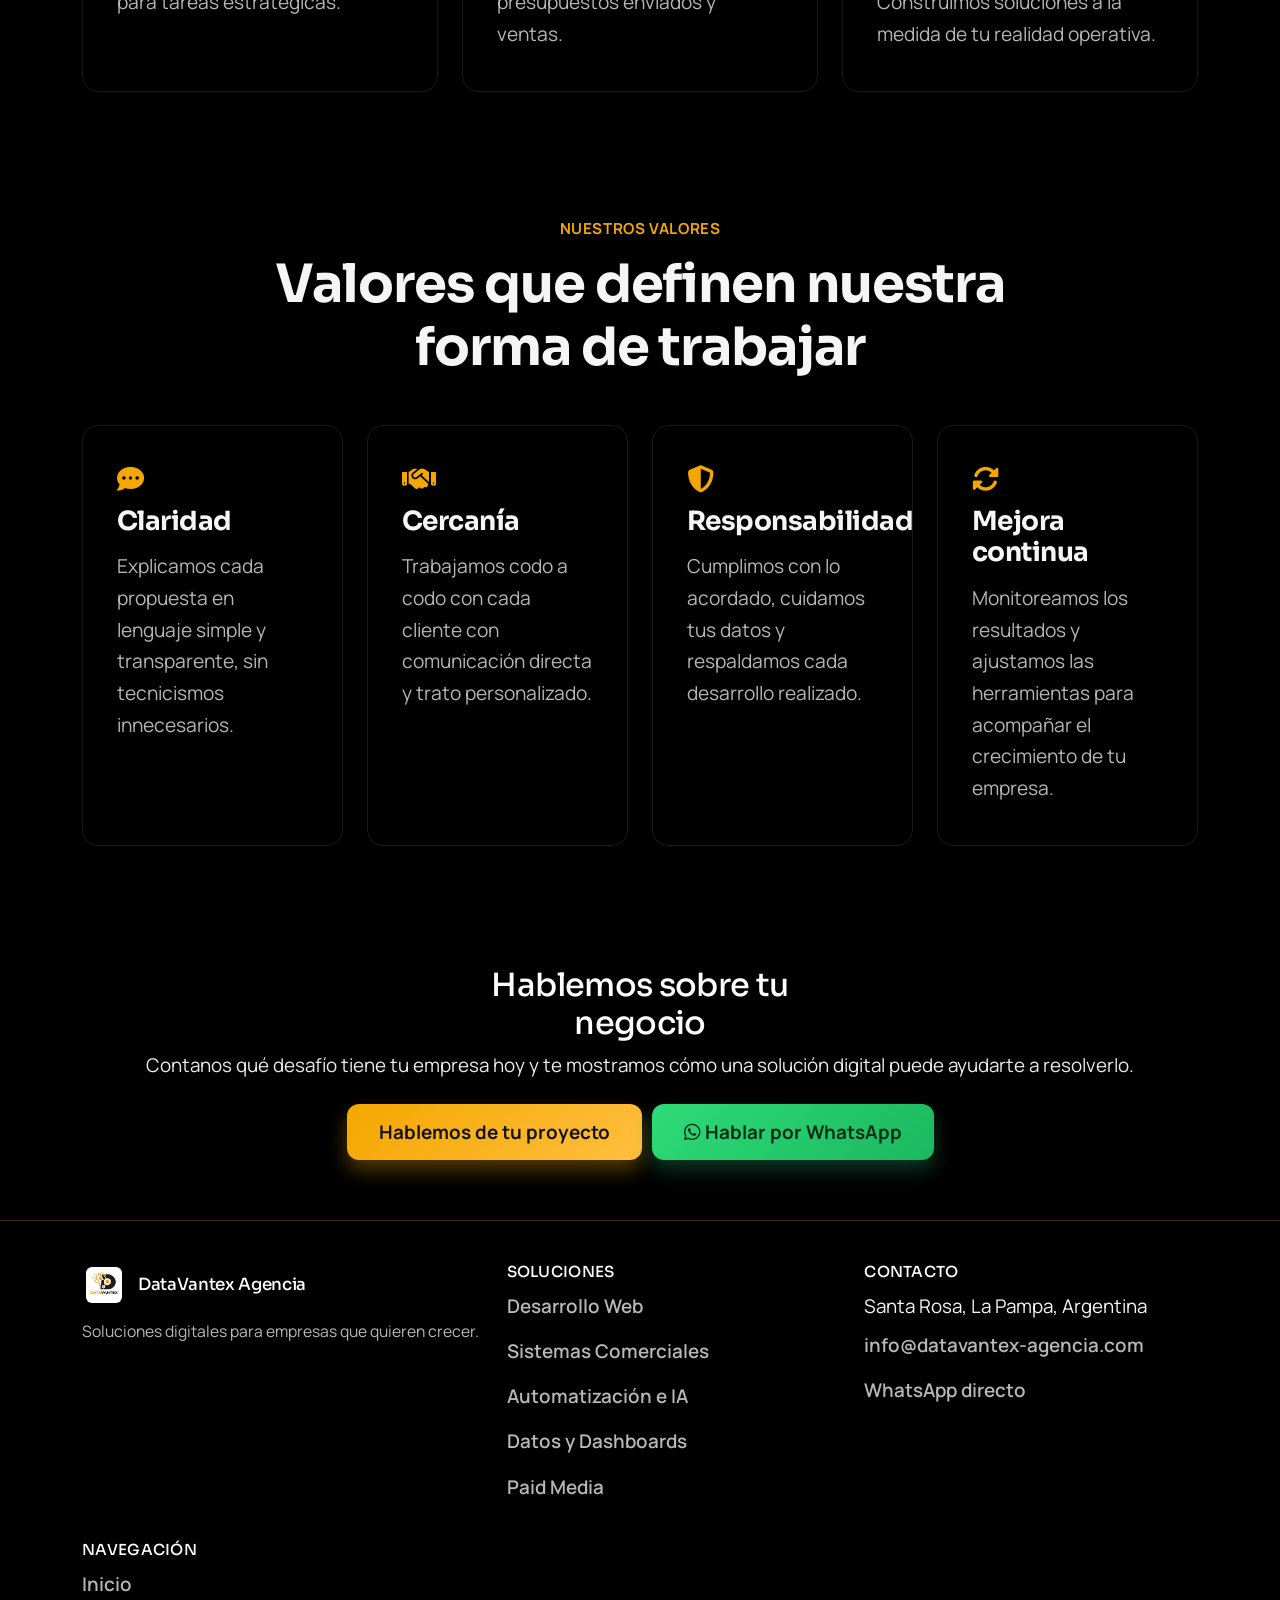
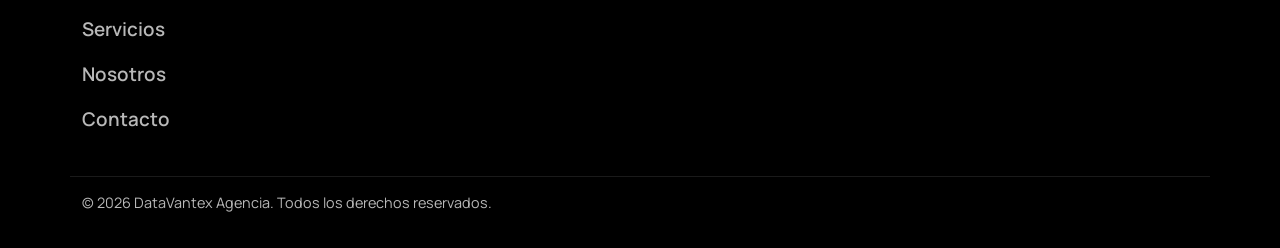
==== commit 30ff5703: "elimine pagina tienda" ====
--- a/about.html
+++ b/about.html
@@ -146,7 +146,6 @@
                             <li><a class="dropdown-item" href="paid-media.html">Paid Media</a></li>
                         </ul>
                     </li>
-                    <li class="nav-item"><a class="nav-link" href="tienda.html">Tienda</a></li>
                     <li class="nav-item"><a class="nav-link active" href="about.html">Nosotros</a></li>
                     <li class="nav-item"><a class="nav-link" href="contact.html">Contacto</a></li>
                     <li class="nav-item"><a class="btn btn-brand nav-btn-hablemos" href="contact.html">Hablemos</a></li>
@@ -346,7 +345,6 @@
                 <ul class="footer-list">
                     <li><a href="index.html">Inicio</a></li>
                     <li><a href="landing.html">Servicios</a></li>
-                    <li><a href="tienda.html">Tienda de Templates</a></li>
                     <li><a href="about.html">Nosotros</a></li>
                     <li><a href="contact.html">Contacto</a></li>
                 </ul>
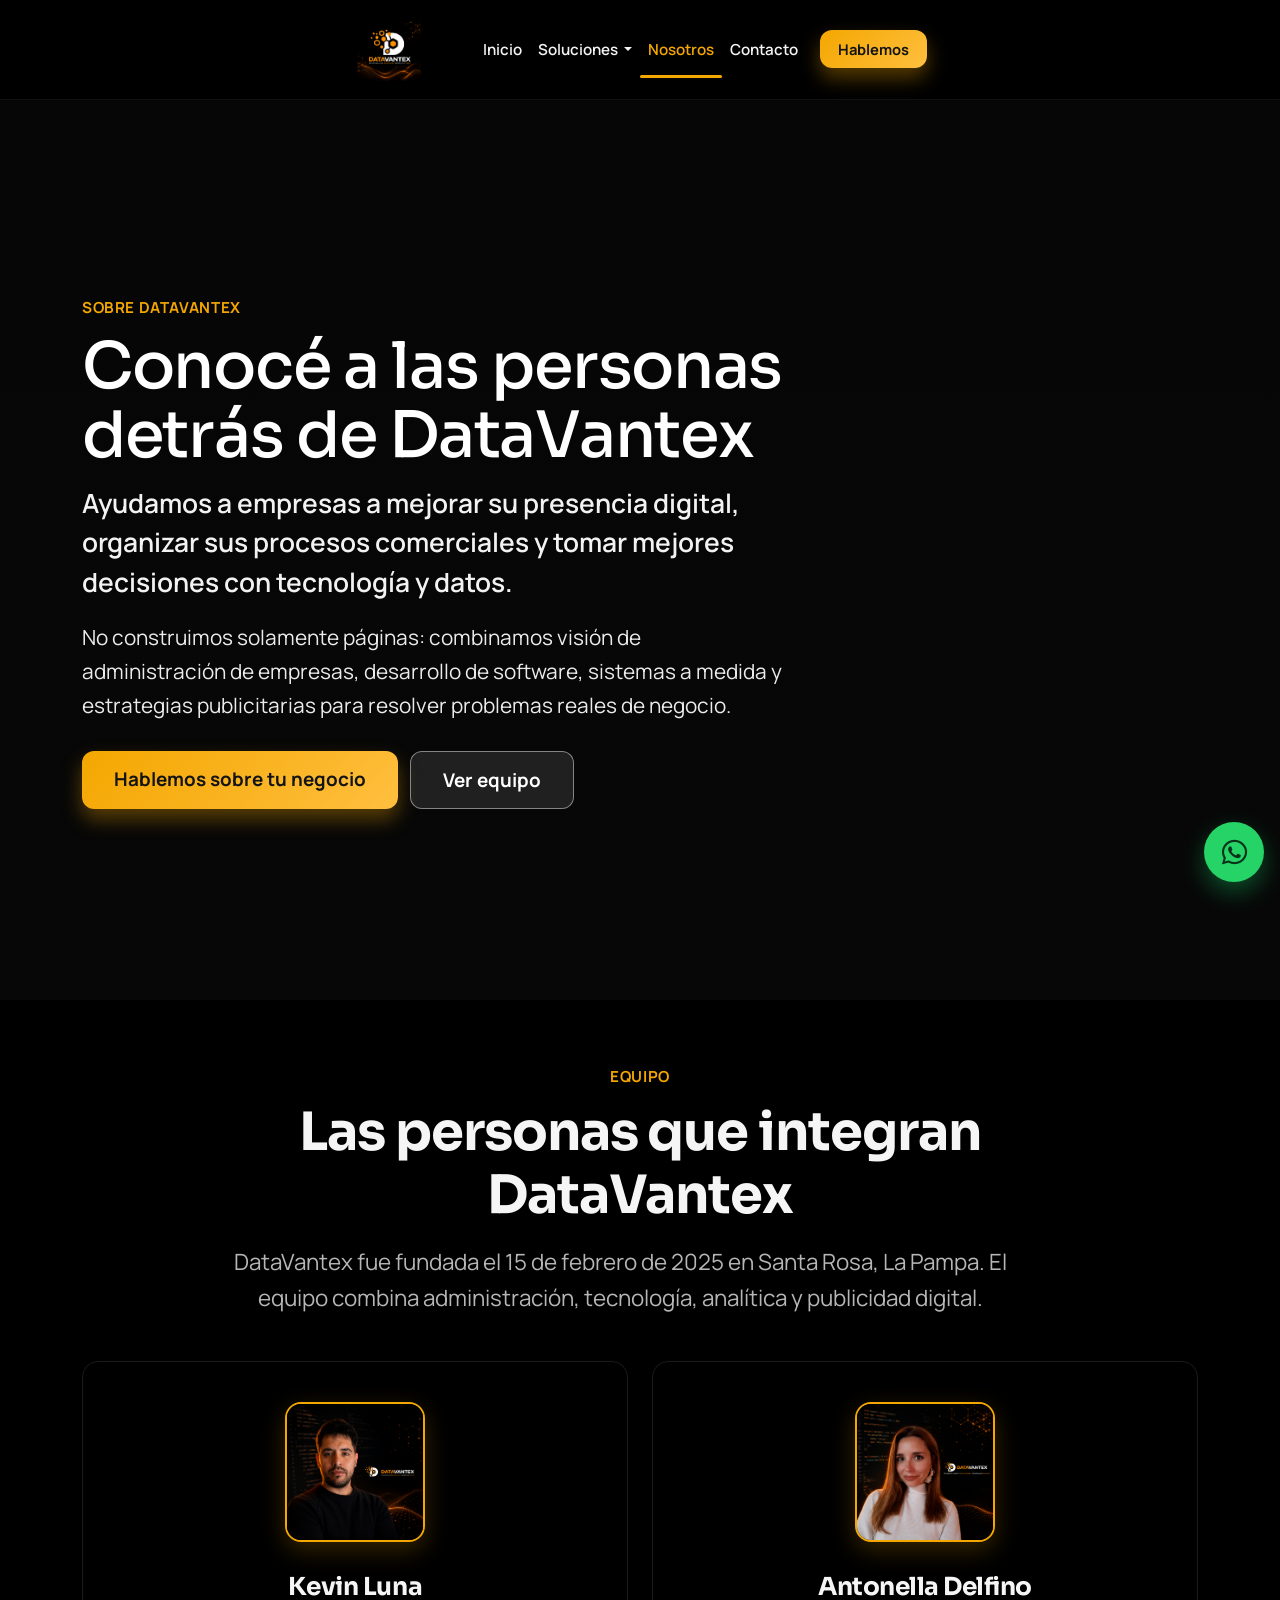
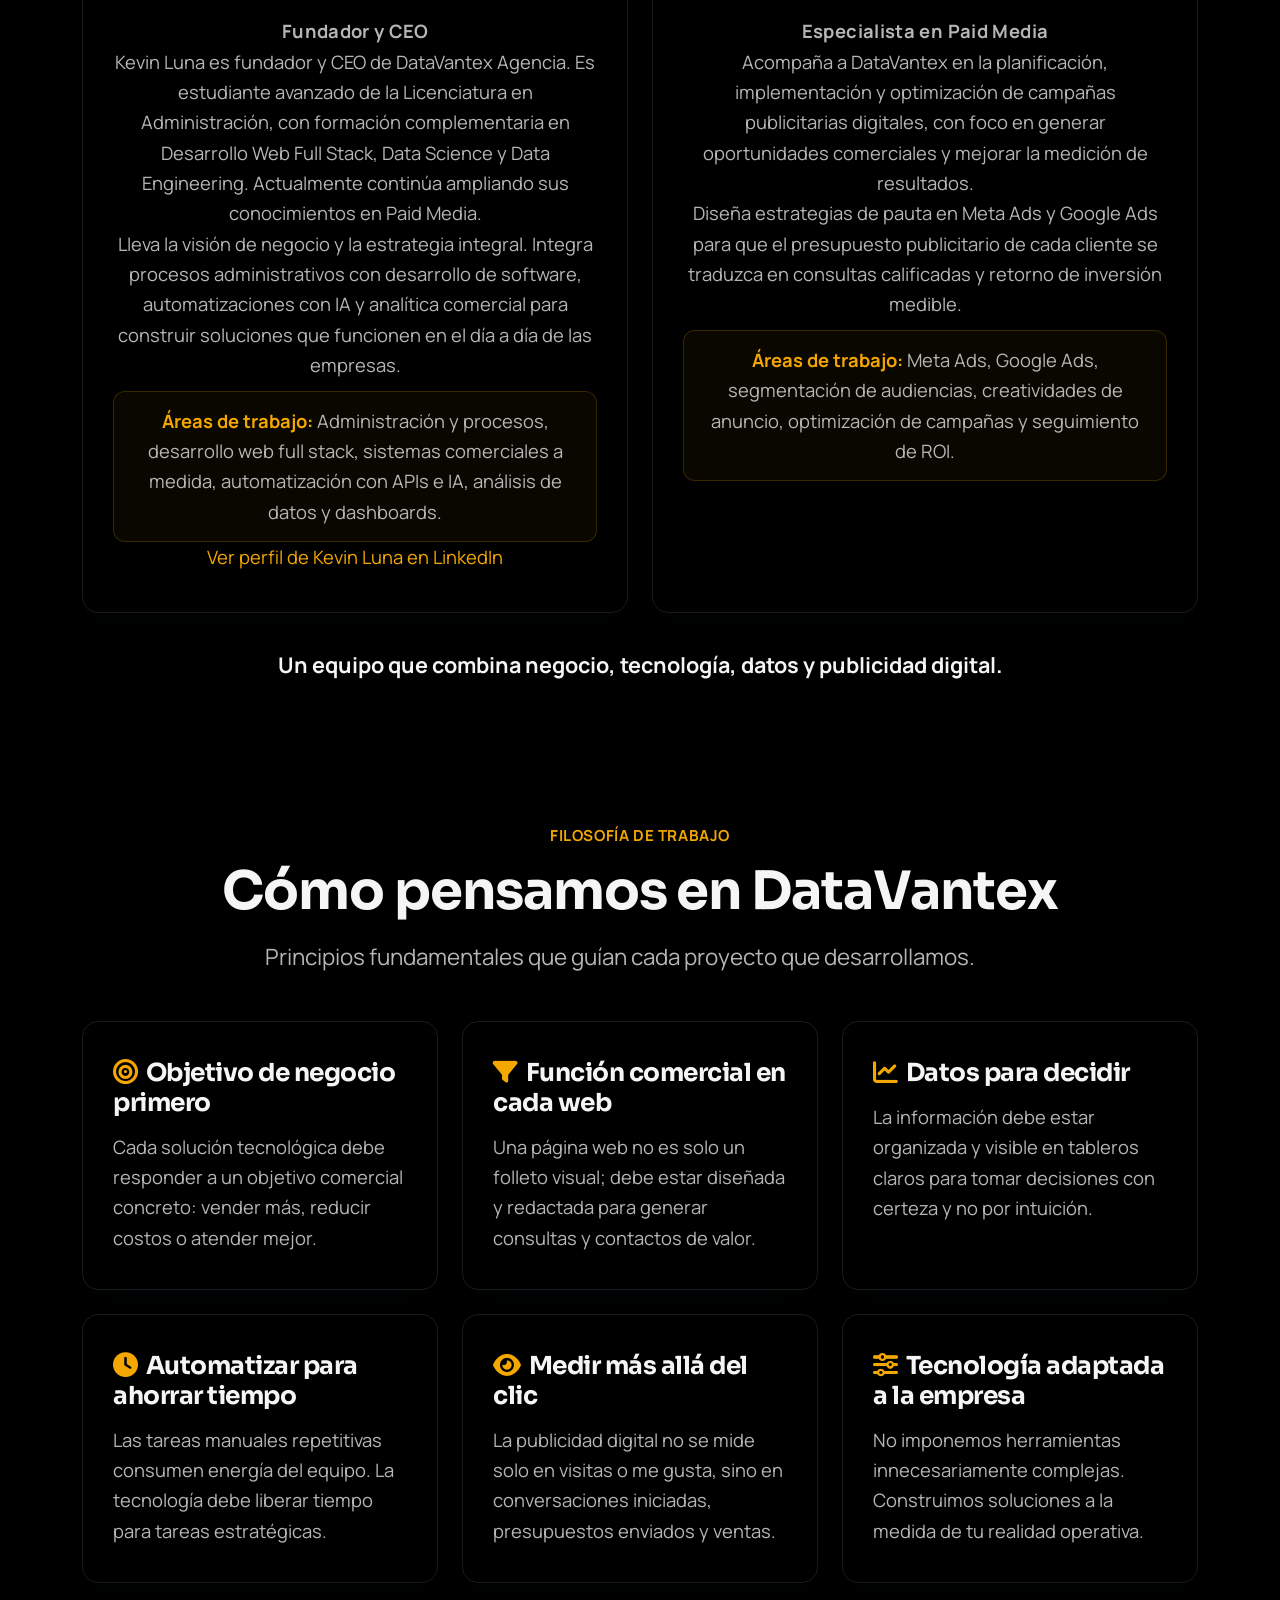
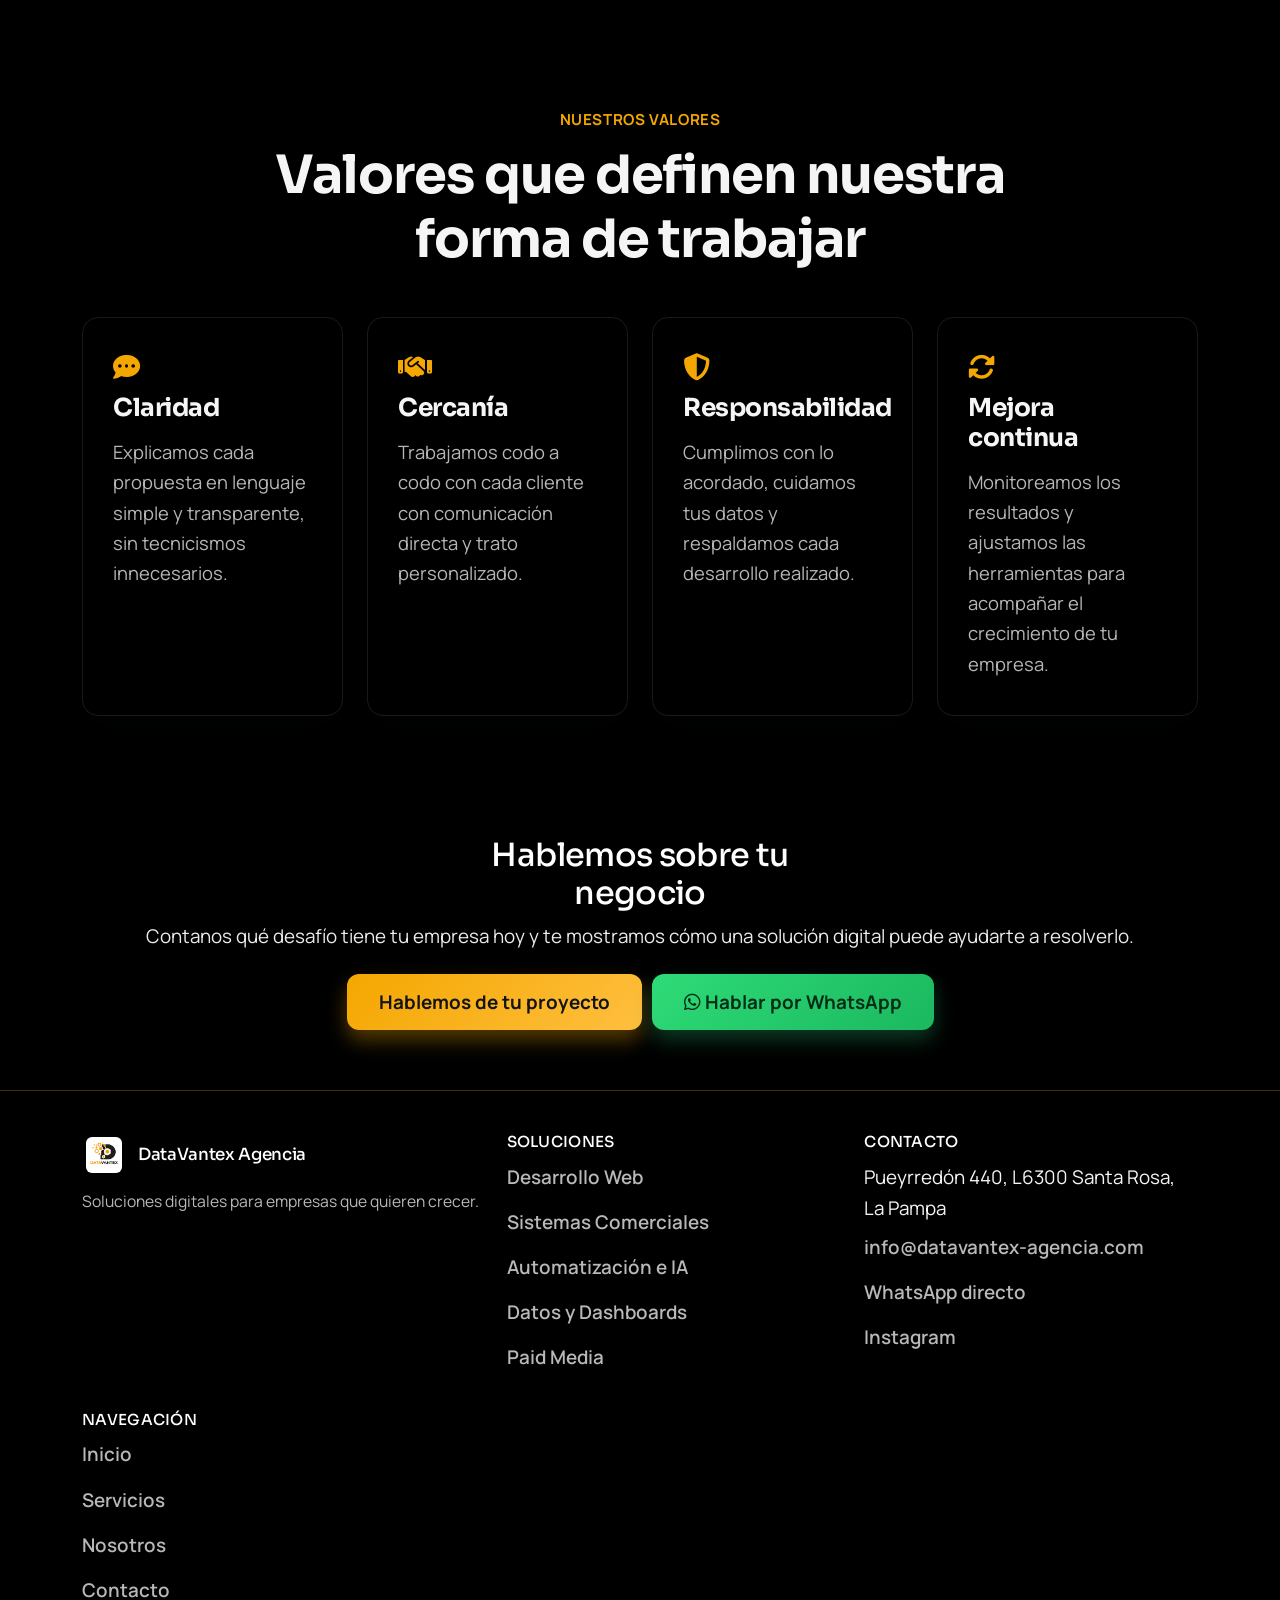
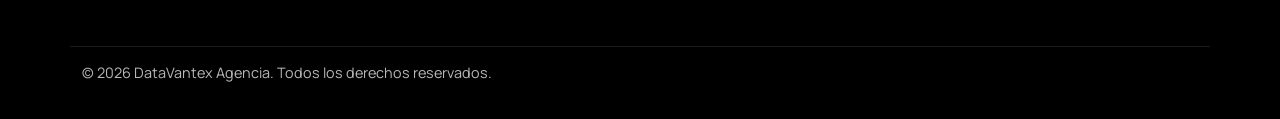
==== commit 981e9836: "Incorpore GEO para IA y mejore SEO" ====
--- a/about.html
+++ b/about.html
@@ -1,4 +1,4 @@
-﻿<!DOCTYPE html>
+<!DOCTYPE html>
 <html lang="es">
 
 <head>
@@ -22,13 +22,16 @@
     </script>
     <title>Sobre DataVantex | Tecnología, Datos y Soluciones Digitales</title>
     <meta name="description"
-        content="Conocé a las personas detrás de DataVantex: Kevin Luna (Fundador & CEO) y Antonella Delfino (Especialista en Paid Media). Tecnología, datos y soluciones digitales para empresas.">
+        content="Conocé al equipo de DataVantex: Kevin Luna, fundador y CEO, y Antonella Delfino, especialista en Paid Media y soluciones digitales para empresas.">
     <meta name="keywords"
         content="sobre datavantex, kevin luna, antonella delfino, agencia desarrollo web la pampa, sistemas comerciales argentina, data science negocios">
     <meta name="author" content="Kevin Luna - DataVantex">
-    <meta name="robots" content="index, follow">
+    <meta name="robots" content="index, follow, max-snippet:-1, max-image-preview:large, max-video-preview:-1">
     <meta name="theme-color" content="#F4A700">
     <link rel="canonical" href="https://www.datavantex-agencia.com/about.html">
+    <link rel="author" href="https://www.linkedin.com/in/kevin-luna-63bab512b/">
+    <link rel="alternate" hreflang="es-AR" href="https://www.datavantex-agencia.com/about.html">
+    <link rel="alternate" hreflang="x-default" href="https://www.datavantex-agencia.com/about.html">
     <link rel="icon" type="image/png" href="/public/Logo%20Datavantex.png">
     <link rel="shortcut icon" href="/public/Logo%20Datavantex.png">
     <link rel="apple-touch-icon" href="/public/Logo%20Datavantex.png">
@@ -40,12 +43,16 @@
     <meta property="og:locale" content="es_AR">
     <meta property="og:type" content="profile">
     <meta property="og:url" content="https://www.datavantex-agencia.com/about.html">
-    <meta property="og:image" content="https://www.datavantex-agencia.com/public/Logo%20Datavantex.png">
+    <meta property="og:image" content="https://www.datavantex-agencia.com/public/og-datavantex.jpg">
+    <meta property="og:image:width" content="1200">
+    <meta property="og:image:height" content="630">
+    <meta property="og:image:alt" content="Equipo de DataVantex Agencia">
 
     <meta name="twitter:card" content="summary_large_image">
     <meta name="twitter:title" content="Sobre DataVantex | Tecnología, Datos y Soluciones Digitales">
     <meta name="twitter:description" content="Conocé al equipo detrás de DataVantex Agencia: soluciones digitales para empresas que quieren crecer.">
-    <meta name="twitter:image" content="https://www.datavantex-agencia.com/public/Logo%20Datavantex.png">
+    <meta name="twitter:image" content="https://www.datavantex-agencia.com/public/og-datavantex.jpg">
+    <meta name="twitter:image:alt" content="Equipo de DataVantex Agencia">
 
     <!-- Google tag (gtag.js) -->
     <script async src="https://www.googletagmanager.com/gtag/js?id=G-1WHW07KBLZ"></script>
@@ -58,52 +65,135 @@
     </script>
 
     <script type="application/ld+json">
+{
+  "@context": "https://schema.org",
+  "@graph": [
     {
-      "@context": "https://schema.org",
-      "@graph": [
+      "@type": "ProfessionalService",
+      "@id": "https://www.datavantex-agencia.com/#organization",
+      "name": "DataVantex Agencia",
+      "url": "https://www.datavantex-agencia.com",
+      "logo": {
+        "@type": "ImageObject",
+        "url": "https://www.datavantex-agencia.com/public/Logo%20Datavantex.png"
+      },
+      "description": "Soluciones digitales para empresas: desarrollo web, sistemas comerciales, automatización e IA, análisis de datos y Paid Media.",
+      "founder": {
+        "@id": "https://www.datavantex-agencia.com/about.html#kevin-luna"
+      },
+      "areaServed": {
+        "@type": "Country",
+        "name": "Argentina"
+      },
+      "address": {
+        "@type": "PostalAddress",
+        "streetAddress": "Pueyrredón 440",
+        "postalCode": "L6300",
+        "addressLocality": "Santa Rosa",
+        "addressRegion": "La Pampa",
+        "addressCountry": "AR"
+      },
+      "contactPoint": {
+        "@type": "ContactPoint",
+        "contactType": "sales",
+        "telephone": "+54-2954-217949",
+        "email": "info@datavantex-agencia.com",
+        "availableLanguage": [
+          "es"
+        ]
+      },
+      "foundingDate": "2025-02-15",
+      "sameAs": [
+        "https://www.linkedin.com/in/kevin-luna-63bab512b/",
+        "https://www.instagram.com/datavantex/",
+        "https://www.google.com/maps/place/Datavantex+-+Desarrollo+y+Dise%C3%B1o+Web+-+An%C3%A1lisis+de+Datos/@-36.6167744,-64.2781694,17z/data=!4m14!1m7!3m6!1s0x95c2cd005f2c0131:0xc6211edc15aa7e7!2sDatavantex+-+Desarrollo+y+Dise%C3%B1o+Web+-+An%C3%A1lisis+de+Datos!8m2!3d-36.6167744!4d-64.2755945!16s%2Fg%2F11z2wvp0zd!3m5!1s0x95c2cd005f2c0131:0xc6211edc15aa7e7!8m2!3d-36.6167744!4d-64.2755945!16s%2Fg%2F11z2wvp0zd?entry=ttu&g_ep=EgoyMDI2MTAxMS4wIKXMDSoASAFQAw%3D%3D"
+      ],
+      "geo": {
+        "@type": "GeoCoordinates",
+        "latitude": -36.6167744,
+        "longitude": -64.2755945
+      },
+      "hasMap": "https://www.google.com/maps/place/Datavantex+-+Desarrollo+y+Dise%C3%B1o+Web+-+An%C3%A1lisis+de+Datos/@-36.6167744,-64.2781694,17z/data=!4m14!1m7!3m6!1s0x95c2cd005f2c0131:0xc6211edc15aa7e7!2sDatavantex+-+Desarrollo+y+Dise%C3%B1o+Web+-+An%C3%A1lisis+de+Datos!8m2!3d-36.6167744!4d-64.2755945!16s%2Fg%2F11z2wvp0zd!3m5!1s0x95c2cd005f2c0131:0xc6211edc15aa7e7!8m2!3d-36.6167744!4d-64.2755945!16s%2Fg%2F11z2wvp0zd?entry=ttu&g_ep=EgoyMDI2MTAxMS4wIKXMDSoASAFQAw%3D%3D"
+    },
+    {
+      "@type": "Person",
+      "@id": "https://www.datavantex-agencia.com/about.html#kevin-luna",
+      "name": "Kevin Luna",
+      "jobTitle": "Fundador y CEO",
+      "image": "https://www.datavantex-agencia.com/public/Foto_perfil.png",
+      "worksFor": {
+        "@id": "https://www.datavantex-agencia.com/#organization"
+      },
+      "knowsAbout": [
+        "Administración de Empresas",
+        "Desarrollo Web Full Stack",
+        "Sistemas a Medida",
+        "Data Science",
+        "Data Engineering",
+        "Automatizaci?n",
+        "Inteligencia Artificial"
+      ],
+      "url": "https://www.linkedin.com/in/kevin-luna-63bab512b/",
+      "sameAs": [
+        "https://www.linkedin.com/in/kevin-luna-63bab512b/"
+      ]
+    },
+    {
+      "@type": "Person",
+      "@id": "https://www.datavantex-agencia.com/about.html#antonella-delfino",
+      "name": "Antonella Delfino",
+      "jobTitle": "Especialista en Paid Media",
+      "image": "https://www.datavantex-agencia.com/public/Perfil-Antonella.png",
+      "worksFor": {
+        "@id": "https://www.datavantex-agencia.com/#organization"
+      },
+      "knowsAbout": [
+        "Meta Ads",
+        "Google Ads",
+        "Estrategia Publicitaria",
+        "Adquisición de Clientes",
+        "Optimización de ROI"
+      ]
+    },
+    {
+      "@type": "AboutPage",
+      "@id": "https://www.datavantex-agencia.com/about.html#webpage",
+      "name": "Sobre DataVantex | Tecnología, Datos y Soluciones Digitales",
+      "description": "Conocé al equipo de DataVantex: Kevin Luna (Fundador & CEO) y Antonella Delfino (Especialista en Paid Media).",
+      "url": "https://www.datavantex-agencia.com/about.html",
+      "mainEntity": {
+        "@id": "https://www.datavantex-agencia.com/#organization"
+      },
+      "breadcrumb": {
+        "@id": "https://www.datavantex-agencia.com/about.html#breadcrumb"
+      }
+    },
+    {
+      "@type": "BreadcrumbList",
+      "@id": "https://www.datavantex-agencia.com/about.html#breadcrumb",
+      "itemListElement": [
         {
-          "@type": "AboutPage",
-          "@id": "https://www.datavantex-agencia.com/about.html",
-          "name": "Sobre DataVantex | Tecnología, Datos y Soluciones Digitales",
-          "description": "Conocé al equipo de DataVantex: Kevin Luna (Fundador & CEO) y Antonella Delfino (Especialista en Paid Media).",
-          "url": "https://www.datavantex-agencia.com/about.html",
-          "mainEntity": {
-            "@type": "Organization",
-            "name": "DataVantex Agencia",
-            "url": "https://www.datavantex-agencia.com",
-            "logo": "https://www.datavantex-agencia.com/public/Logo%20Datavantex.png"
-          }
+          "@type": "ListItem",
+          "position": 1,
+          "name": "Inicio",
+          "item": "https://www.datavantex-agencia.com/"
         },
         {
-          "@type": "Person",
-          "@id": "https://www.datavantex-agencia.com/about.html#kevin-luna",
-          "name": "Kevin Luna",
-          "jobTitle": "Fundador y CEO",
-          "image": "https://www.datavantex-agencia.com/public/Foto_perfil.png",
-          "worksFor": {
-            "@type": "Organization",
-            "name": "DataVantex Agencia"
-          },
-          "knowsAbout": ["Administración de Empresas", "Desarrollo Web Full Stack", "Sistemas a Medida", "Data Science", "Data Engineering", "Automatización", "IA"]
-        },
-        {
-          "@type": "Person",
-          "@id": "https://www.datavantex-agencia.com/about.html#antonella-delfino",
-          "name": "Antonella Delfino",
-          "jobTitle": "Especialista en Paid Media",
-          "image": "https://www.datavantex-agencia.com/public/Perfil-Antonella.png",
-          "worksFor": {
-            "@type": "Organization",
-            "name": "DataVantex Agencia"
-          },
-          "knowsAbout": ["Meta Ads", "Google Ads", "Estrategia Publicitaria", "Adquisición de Clientes", "Optimización de ROI"]
+          "@type": "ListItem",
+          "position": 2,
+          "name": "Nosotros",
+          "item": "https://www.datavantex-agencia.com/about.html"
         }
       ]
     }
+  ]
+}
     </script>
 
     <link href="https://cdn.jsdelivr.net/npm/bootstrap@5.3.0/dist/css/bootstrap.min.css" rel="stylesheet">
     <link rel="stylesheet" href="https://cdnjs.cloudflare.com/ajax/libs/font-awesome/6.4.0/css/all.min.css">
+    <link rel="preconnect" href="https://fonts.googleapis.com">
+    <link rel="preconnect" href="https://fonts.gstatic.com" crossorigin>
     <link href="https://fonts.googleapis.com/css2?family=Manrope:wght@400;500;700;800&family=Sora:wght@600;700&display=swap"
         rel="stylesheet">
     <link rel="stylesheet" href="style.css">
@@ -177,7 +267,7 @@
             <div class="section-head reveal">
                 <span class="eyebrow">Equipo</span>
                 <h2>Las personas que integran DataVantex</h2>
-                <p>Un equipo multidisciplinario que combina administración, tecnología, analítica y publicidad digital.</p>
+                <p>DataVantex fue fundada el 15 de febrero de 2025 en Santa Rosa, La Pampa. El equipo combina administración, tecnología, analítica y publicidad digital.</p>
             </div>
             <div class="row g-4">
                 <div class="col-md-6 reveal">
@@ -190,6 +280,7 @@
                         <p class="team-desc">Kevin Luna es fundador y CEO de DataVantex Agencia. Es estudiante avanzado de la Licenciatura en Administración, con formación complementaria en Desarrollo Web Full Stack, Data Science y Data Engineering. Actualmente continúa ampliando sus conocimientos en Paid Media.</p>
                         <p class="team-desc">Lleva la visión de negocio y la estrategia integral. Integra procesos administrativos con desarrollo de software, automatizaciones con IA y analítica comercial para construir soluciones que funcionen en el día a día de las empresas.</p>
                         <p class="team-expertise"><strong>Áreas de trabajo:</strong> Administración y procesos, desarrollo web full stack, sistemas comerciales a medida, automatización con APIs e IA, análisis de datos y dashboards.</p>
+                        <p><a href="https://www.linkedin.com/in/kevin-luna-63bab512b/" target="_blank" rel="me noopener noreferrer">Ver perfil de Kevin Luna en LinkedIn</a></p>
                     </div>
                 </div>
                 <div class="col-md-6 reveal">
@@ -335,9 +426,10 @@
             <div>
                 <h4 class="footer-heading">Contacto</h4>
                 <ul class="footer-list">
-                    <li>Santa Rosa, La Pampa, Argentina</li>
+                    <li>Pueyrredón 440, L6300 Santa Rosa, La Pampa</li>
                     <li><a href="mailto:info@datavantex-agencia.com">info@datavantex-agencia.com</a></li>
                     <li><a href="https://wa.me/+542954217949" target="_blank" rel="noopener noreferrer">WhatsApp directo</a></li>
+                    <li><a href="https://www.instagram.com/datavantex/" target="_blank" rel="me noopener noreferrer">Instagram</a></li>
                 </ul>
             </div>
             <div>
@@ -360,4 +452,3 @@
 </body>
 
 </html>
-
--- a/style.css
+++ b/style.css
@@ -2628,6 +2628,1043 @@
     .hero-copy {
         font-size: 1.3rem;
     }
+}
+
+/* Standalone campaign landing */
+body.integral-landing {
+    --integral-ink: #080808;
+    --integral-panel: #111111;
+    --integral-line: rgba(255, 255, 255, 0.11);
+    padding-top: 0;
+    color: #f5f5f5;
+    background: var(--integral-ink);
+    font-size: 1rem;
+}
+
+.integral-landing h1,
+.integral-landing h2,
+.integral-landing h3 {
+    color: #ffffff;
+}
+
+.integral-header {
+    position: absolute;
+    inset: 0 0 auto;
+    z-index: 3;
+    padding: 14px 0;
+}
+
+.integral-header-inner,
+.integral-footer-inner {
+    display: flex;
+    align-items: center;
+    justify-content: space-between;
+    gap: 20px;
+}
+
+.integral-brand img {
+    display: block;
+    width: 180px;
+    height: 58px;
+    object-fit: contain;
+    object-position: left center;
+}
+
+.integral-header-cta {
+    display: inline-flex;
+    align-items: center;
+    gap: 10px;
+    color: #fff;
+    font-size: 0.95rem;
+    font-weight: 700;
+}
+
+.integral-header-cta:hover,
+.integral-footer a:hover {
+    color: var(--brand);
+}
+
+.integral-nav-list {
+    display: flex;
+    align-items: center;
+    gap: 22px;
+    margin: 0;
+    padding: 0;
+    list-style: none;
+}
+
+.integral-nav-list a {
+    color: #ffffff;
+    font-weight: 700;
+}
+
+.integral-nav-list a:hover {
+    color: var(--brand);
+}
+
+.integral-hero {
+    position: relative;
+    isolation: isolate;
+    display: flex;
+    min-height: 830px;
+    align-items: center;
+    overflow: hidden;
+    padding: 112px 0 70px;
+    background:
+        radial-gradient(ellipse at 7% 42%, rgba(244, 167, 0, 0.17), transparent 42%),
+        linear-gradient(90deg, rgba(0, 0, 0, 0.96) 0%, rgba(0, 0, 0, 0.88) 52%, rgba(0, 0, 0, 0.65) 100%),
+        url('public/portadas_landing/hero-horizontal.png') center / cover no-repeat;
+}
+
+.integral-hero::after {
+    position: absolute;
+    z-index: -1;
+    inset: 0;
+    border-bottom: 1px solid rgba(244, 167, 0, 0.2);
+    background-image: radial-gradient(rgba(255, 255, 255, 0.11) 0.7px, transparent 0.7px);
+    background-size: 20px 20px;
+    content: '';
+    mask-image: linear-gradient(90deg, transparent 8%, #000 100%);
+    opacity: 0.18;
+}
+
+.integral-hero-grid {
+    display: grid;
+    grid-template-columns: minmax(0, 1.1fr) minmax(350px, 425px);
+    align-items: center;
+    gap: clamp(30px, 4vw, 62px);
+}
+
+.integral-hero-copy {
+    max-width: 720px;
+}
+
+.integral-eyebrow {
+    display: inline-flex;
+    align-items: center;
+    gap: 10px;
+    margin-bottom: 18px;
+    color: #f7bd3e;
+    font-size: 0.79rem;
+    font-weight: 800;
+    letter-spacing: 0.13em;
+    line-height: 1.4;
+    text-transform: uppercase;
+}
+
+.integral-eyebrow > span {
+    width: 24px;
+    height: 2px;
+    background: var(--brand);
+}
+
+.integral-hero h1 {
+    max-width: 760px;
+    margin: 0 0 22px;
+    font-size: clamp(2.7rem, 4.8vw, 4.65rem);
+    font-weight: 700;
+    line-height: 1.05;
+    text-wrap: balance;
+}
+
+.integral-hero h1 em {
+    color: #F4A700;
+    font-style: normal;
+}
+
+.integral-hero-lead {
+    max-width: 650px;
+    margin: 0;
+    color: #dedede;
+    font-size: clamp(1.05rem, 1.55vw, 1.25rem);
+    line-height: 1.65;
+}
+
+.integral-hero-points {
+    display: grid;
+    gap: 12px;
+    margin: 26px 0 0;
+    padding: 0;
+    color: #f0f0f0;
+    font-size: 0.98rem;
+    list-style: none;
+}
+
+.integral-hero-points li {
+    display: flex;
+    align-items: flex-start;
+    gap: 11px;
+}
+
+.integral-hero-points i {
+    margin-top: 5px;
+    color: var(--brand);
+    font-size: 0.8rem;
+}
+
+.integral-hero-button {
+    display: inline-flex;
+    align-items: center;
+    gap: 12px;
+    margin-top: 30px;
+}
+
+.integral-hero-note {
+    margin: 15px 0 0;
+    color: #bdbdbd;
+    font-size: 0.84rem;
+}
+
+.integral-hero-note i {
+    margin-right: 5px;
+    color: var(--brand);
+}
+
+.integral-form-card {
+    padding: 28px;
+    border: 1px solid rgba(255, 255, 255, 0.14);
+    border-radius: 22px;
+    background: linear-gradient(145deg, rgba(22, 22, 22, 0.98), rgba(10, 10, 10, 0.98));
+    box-shadow: 0 24px 70px rgba(0, 0, 0, 0.42), 0 0 40px rgba(244, 167, 0, 0.08);
+}
+
+.integral-form-heading {
+    margin-bottom: 20px;
+}
+
+.integral-form-kicker {
+    color: var(--brand);
+    font-size: 0.75rem;
+    font-weight: 800;
+    letter-spacing: 0.12em;
+    text-transform: uppercase;
+}
+
+.integral-form-heading h2 {
+    margin: 7px 0 8px;
+    font-size: 1.65rem;
+}
+
+.integral-form-heading p,
+.integral-form-foot {
+    margin: 0;
+    color: #bcbcbc;
+    font-size: 0.88rem;
+    line-height: 1.55;
+}
+
+.integral-form .form-label {
+    margin-bottom: 5px;
+    color: #e3e3e3;
+    font-size: 0.82rem;
+    font-weight: 700;
+}
+
+.integral-form .form-control,
+.integral-form .form-select {
+    min-height: 46px;
+    border-color: rgba(255, 255, 255, 0.15);
+    background-color: #090909;
+    color: #f5f5f5;
+    font-size: 0.9rem;
+}
+
+.integral-form .form-control::placeholder {
+    color: #777;
+}
+
+.integral-form .form-select option {
+    background: #111;
+    color: #f5f5f5;
+}
+
+.integral-form .form-control:focus,
+.integral-form .form-select:focus {
+    border-color: var(--brand);
+    background-color: #090909;
+    color: #f5f5f5;
+}
+
+.integral-form textarea.form-control {
+    min-height: 88px;
+    resize: vertical;
+}
+
+.integral-consent {
+    display: flex;
+    align-items: flex-start;
+    gap: 8px;
+}
+
+.integral-consent .form-check-input {
+    flex: 0 0 auto;
+    margin-top: 4px;
+    background-color: #111;
+    border-color: #777;
+}
+
+.integral-consent .form-check-input:checked {
+    background-color: var(--brand);
+    border-color: var(--brand);
+}
+
+.integral-consent .form-check-label {
+    color: #bcbcbc;
+    font-size: 0.77rem;
+    line-height: 1.45;
+}
+
+.integral-submit {
+    min-height: 52px;
+    color: #052d17;
+    font-size: 1rem;
+}
+
+.integral-submit:hover,
+.integral-submit:focus-visible {
+    color: #052d17;
+}
+
+.integral-whatsapp-note {
+    margin: 11px 0 0;
+    color: #bcbcbc;
+    font-size: 0.78rem;
+    line-height: 1.5;
+    text-align: center;
+}
+
+.integral-whatsapp-fallback {
+    display: block;
+    margin-top: 12px;
+    padding: 11px 13px;
+    border: 1px solid rgba(244, 167, 0, 0.4);
+    border-radius: 10px;
+    color: #ffd778;
+    font-size: 0.84rem;
+    font-weight: 700;
+    line-height: 1.45;
+    text-align: center;
+}
+
+.integral-whatsapp-fallback:hover {
+    border-color: #F4A700;
+    color: #fff;
+}
+
+.integral-whatsapp-fallback[hidden] {
+    display: none;
+}
+
+.integral-form-foot {
+    margin-top: 14px;
+    text-align: center;
+    font-size: 0.76rem;
+}
+
+.integral-form-foot i {
+    margin-right: 4px;
+    color: var(--brand);
+}
+
+.integral-scroll-cue {
+    position: absolute;
+    bottom: 21px;
+    left: 50%;
+    color: #c6c6c6;
+    transform: translateX(-50%);
+}
+
+.integral-scroll-cue:hover {
+    color: var(--brand);
+}
+
+.integral-outcomes {
+    border-bottom: 1px solid var(--integral-line);
+    background: #0d0d0d;
+}
+
+.integral-outcomes-grid {
+    display: grid;
+    grid-template-columns: repeat(3, 1fr);
+    gap: 20px;
+    padding-top: 20px;
+    padding-bottom: 20px;
+}
+
+.integral-outcomes-grid p {
+    display: flex;
+    align-items: center;
+    justify-content: center;
+    gap: 10px;
+    margin: 0;
+    color: #dedede;
+    font-size: 0.9rem;
+    font-weight: 700;
+    text-align: center;
+}
+
+.integral-outcomes-grid i {
+    color: var(--brand);
+}
+
+.integral-video-section {
+    padding: 84px 0;
+    border-bottom: 1px solid var(--integral-line);
+    background:
+        radial-gradient(ellipse at 85% 48%, rgba(244, 167, 0, 0.09), transparent 42%),
+        #0a0a0a;
+}
+
+.integral-video-grid {
+    display: grid;
+    grid-template-columns: minmax(0, 1fr) minmax(250px, 330px);
+    align-items: center;
+    justify-content: space-between;
+    gap: clamp(42px, 8vw, 110px);
+}
+
+.integral-video-copy {
+    max-width: 670px;
+}
+
+.integral-video-copy h2 {
+    margin: 0 0 17px;
+    font-size: clamp(2rem, 3.7vw, 3.15rem);
+    line-height: 1.15;
+    text-wrap: balance;
+}
+
+.integral-video-copy > p {
+    color: #bdbdbd;
+    font-size: 1rem;
+    line-height: 1.7;
+}
+
+.integral-video-copy > p:last-of-type {
+    margin-bottom: 22px;
+}
+
+.integral-video-figure {
+    width: min(100%, 310px);
+    justify-self: center;
+    margin: 0;
+}
+
+.integral-video-player {
+    display: block;
+    width: 100%;
+    max-height: 590px;
+    aspect-ratio: 478 / 850;
+    border: 1px solid rgba(255, 255, 255, 0.15);
+    border-radius: 18px;
+    background: #050505;
+    box-shadow: 0 22px 60px rgba(0, 0, 0, 0.4), 0 0 32px rgba(244, 167, 0, 0.08);
+    object-fit: cover;
+}
+
+.integral-video-figure figcaption {
+    margin-top: 11px;
+    color: #999;
+    font-size: 0.8rem;
+    text-align: center;
+}
+
+.integral-section,
+.integral-approach,
+.integral-faq {
+    padding: 100px 0;
+}
+
+.integral-section-heading {
+    max-width: 760px;
+    margin: 0 auto 48px;
+    text-align: center;
+}
+
+.integral-section-heading h2,
+.integral-approach h2,
+.integral-national h2,
+.integral-final-cta h2 {
+    margin: 0 0 16px;
+    font-size: clamp(2rem, 3.7vw, 3.25rem);
+    line-height: 1.14;
+    text-wrap: balance;
+}
+
+.integral-section-heading > p,
+.integral-approach-copy > p,
+.integral-national p,
+.integral-final-cta > .container > p {
+    color: #bdbdbd;
+    font-size: 1.05rem;
+    line-height: 1.7;
+}
+
+.integral-section-heading > p {
+    margin: 0 auto;
+    max-width: 680px;
+}
+
+.integral-services-grid {
+    display: grid;
+    grid-template-columns: repeat(6, minmax(0, 1fr));
+    gap: 17px;
+}
+
+.integral-service-card {
+    grid-column: span 2;
+    min-height: 255px;
+    padding: 26px;
+    border: 1px solid var(--integral-line);
+    border-radius: 17px;
+    background: linear-gradient(145deg, #121212, #0b0b0b);
+    transition: border-color 0.2s ease, transform 0.2s ease, box-shadow 0.2s ease;
+}
+
+.integral-service-card:nth-child(4) {
+    grid-column: 2 / span 2;
+}
+
+.integral-service-card:hover {
+    border-color: rgba(244, 167, 0, 0.55);
+    box-shadow: 0 18px 42px rgba(0, 0, 0, 0.3);
+    transform: translateY(-4px);
+}
+
+.integral-service-card-featured {
+    background: linear-gradient(145deg, rgba(244, 167, 0, 0.14), #111 62%);
+}
+
+.integral-service-icon {
+    display: grid;
+    width: 48px;
+    height: 48px;
+    margin-bottom: 18px;
+    place-items: center;
+    border: 1px solid rgba(244, 167, 0, 0.3);
+    border-radius: 14px;
+    background: rgba(244, 167, 0, 0.1);
+    color: var(--brand);
+    font-size: 1.2rem;
+}
+
+.integral-service-card h3 {
+    margin: 0 0 9px;
+    font-size: 1.2rem;
+}
+
+.integral-service-card p {
+    min-height: 78px;
+    margin: 0 0 14px;
+    color: #bcbcbc;
+    font-size: 0.9rem;
+    line-height: 1.65;
+}
+
+.integral-service-card a,
+.integral-text-link {
+    color: #f6ba35;
+    font-size: 0.85rem;
+    font-weight: 800;
+}
+
+.integral-service-card a i,
+.integral-text-link i {
+    margin-left: 4px;
+    font-size: 0.75rem;
+    transition: transform 0.2s ease;
+}
+
+.integral-service-card a:hover i,
+.integral-text-link:hover i {
+    transform: translateX(4px);
+}
+
+.integral-projects-section {
+    padding: 88px 0;
+    border-top: 1px solid var(--integral-line);
+    border-bottom: 1px solid var(--integral-line);
+    background: #0b0b0b;
+}
+
+.integral-projects-section .integral-section-heading {
+    margin-bottom: 36px;
+}
+
+.integral-projects-grid {
+    display: grid;
+    grid-template-columns: repeat(4, minmax(0, 1fr));
+    gap: 18px;
+}
+
+.integral-project-card {
+    min-width: 0;
+    border-color: var(--integral-line);
+    background: #111;
+}
+
+.integral-project-card img {
+    aspect-ratio: 16 / 10;
+}
+
+.integral-project-card .portfolio-card-body {
+    padding: 15px 16px 17px;
+}
+
+.integral-project-card .portfolio-tag {
+    color: #f6ba35;
+}
+
+.integral-project-card .portfolio-card-body h3 {
+    min-height: 2.6em;
+    color: #f5f5f5;
+    font-size: 0.98rem;
+    line-height: 1.35;
+}
+
+.integral-project-card .portfolio-card-body strong {
+    color: #f6ba35;
+    font-size: 0.8rem;
+}
+
+.integral-project-card .portfolio-card-body strong i {
+    margin-left: 4px;
+    font-size: 0.72rem;
+}
+
+.integral-approach {
+    border-top: 1px solid var(--integral-line);
+    border-bottom: 1px solid var(--integral-line);
+    background:
+        radial-gradient(ellipse at 87% 45%, rgba(244, 167, 0, 0.09), transparent 38%),
+        #0d0d0d;
+}
+
+.integral-approach-grid {
+    display: grid;
+    grid-template-columns: minmax(0, 0.9fr) minmax(0, 1fr);
+    align-items: center;
+    gap: clamp(40px, 8vw, 120px);
+}
+
+.integral-approach-copy > p {
+    margin: 0 0 23px;
+}
+
+.integral-steps {
+    display: grid;
+    gap: 0;
+}
+
+.integral-step {
+    display: grid;
+    grid-template-columns: 52px 1fr;
+    gap: 16px;
+    padding: 22px 0;
+    border-bottom: 1px solid var(--integral-line);
+}
+
+.integral-step:first-child {
+    border-top: 1px solid var(--integral-line);
+}
+
+.integral-step > span {
+    color: var(--brand);
+    font-family: var(--font-title);
+    font-size: 1.2rem;
+    font-weight: 700;
+}
+
+.integral-step h3 {
+    margin: 0 0 5px;
+    font-size: 1.08rem;
+}
+
+.integral-step p {
+    margin: 0;
+    color: #bcbcbc;
+    font-size: 0.9rem;
+    line-height: 1.6;
+}
+
+.integral-national {
+    padding: 60px 0;
+    border-bottom: 1px solid var(--integral-line);
+}
+
+.integral-national-inner {
+    display: grid;
+    grid-template-columns: 70px minmax(0, 1fr) auto;
+    align-items: center;
+    gap: 24px;
+}
+
+.integral-national-icon {
+    display: grid;
+    width: 64px;
+    height: 64px;
+    place-items: center;
+    border: 1px solid rgba(244, 167, 0, 0.3);
+    border-radius: 18px;
+    background: rgba(244, 167, 0, 0.1);
+    color: var(--brand);
+    font-size: 1.45rem;
+}
+
+.integral-national .integral-eyebrow {
+    margin-bottom: 9px;
+}
+
+.integral-national h2 {
+    margin-bottom: 8px;
+    font-size: clamp(1.55rem, 2.5vw, 2.15rem);
+}
+
+.integral-national p {
+    margin: 0;
+    font-size: 0.93rem;
+}
+
+.integral-faq {
+    padding-top: 85px;
+    padding-bottom: 90px;
+}
+
+.integral-faq .integral-section-heading {
+    margin-bottom: 34px;
+}
+
+.integral-faq-list {
+    max-width: 850px;
+    margin: 0 auto;
+    border-top: 1px solid var(--integral-line);
+}
+
+.integral-faq-list details {
+    padding: 20px 4px;
+    border-bottom: 1px solid var(--integral-line);
+}
+
+.integral-faq-list summary {
+    position: relative;
+    padding-right: 32px;
+    color: #f5f5f5;
+    cursor: pointer;
+    font-weight: 800;
+    list-style: none;
+}
+
+.integral-faq-list summary::-webkit-details-marker {
+    display: none;
+}
+
+.integral-faq-list summary::after {
+    position: absolute;
+    top: 0;
+    right: 4px;
+    color: var(--brand);
+    content: '+';
+    font-size: 1.3rem;
+    line-height: 1;
+}
+
+.integral-faq-list details[open] summary::after {
+    content: '−';
+}
+
+.integral-faq-list details p {
+    max-width: 760px;
+    margin: 12px 0 0;
+    color: #bcbcbc;
+    font-size: 0.94rem;
+    line-height: 1.65;
+}
+
+.integral-final-cta {
+    padding: 78px 0;
+    border-top: 1px solid rgba(244, 167, 0, 0.25);
+    background:
+        radial-gradient(ellipse at 50% 115%, rgba(244, 167, 0, 0.16), transparent 58%),
+        #0d0d0d;
+    text-align: center;
+}
+
+.integral-final-cta .integral-eyebrow {
+    justify-content: center;
+}
+
+.integral-final-cta h2 {
+    max-width: 750px;
+    margin-right: auto;
+    margin-left: auto;
+}
+
+.integral-final-cta > .container > p {
+    max-width: 650px;
+    margin: 0 auto 24px;
+    font-size: 1rem;
+}
+
+.integral-footer {
+    padding: 26px 0;
+    border-top: 1px solid var(--integral-line);
+    background: #070707;
+}
+
+.integral-footer-inner {
+    flex-wrap: wrap;
+}
+
+.integral-footer img {
+    display: block;
+    width: 145px;
+    height: 45px;
+    object-fit: contain;
+    object-position: left center;
+}
+
+.integral-footer p {
+    margin: 0;
+    color: #aaa;
+    font-size: 0.85rem;
+}
+
+.integral-footer a {
+    color: #e8e8e8;
+    font-size: 0.85rem;
+    font-weight: 700;
+}
+
+.integral-footer small {
+    flex-basis: 100%;
+    padding-top: 16px;
+    border-top: 1px solid var(--integral-line);
+    color: #777;
+    font-size: 0.76rem;
+}
+
+@media (max-width: 991px) {
+    .integral-hero {
+        min-height: auto;
+        padding-top: 115px;
+    }
+
+    .integral-hero-grid {
+        grid-template-columns: minmax(0, 1fr) minmax(320px, 0.92fr);
+        gap: 32px;
+    }
+
+    .integral-hero h1 {
+        font-size: clamp(2.5rem, 6vw, 3.8rem);
+    }
+
+    .integral-form-card {
+        padding: 23px;
+    }
+
+    .integral-projects-grid {
+        grid-template-columns: repeat(2, minmax(0, 1fr));
+    }
+
+    .integral-section,
+    .integral-approach {
+        padding: 78px 0;
+    }
+
+    .integral-national-inner {
+        grid-template-columns: 62px minmax(0, 1fr);
+    }
+
+    .integral-national-inner > .btn {
+        grid-column: 2;
+        justify-self: start;
+    }
+}
+
+@media (max-width: 767px) {
+    .integral-header {
+        padding: 8px 0;
+    }
+
+    .integral-brand img {
+        width: 145px;
+        height: 51px;
+    }
+
+    .integral-header-cta {
+        font-size: 0.82rem;
+    }
+
+    .integral-nav-list li:not(:last-child) {
+        display: none;
+    }
+
+    .integral-hero {
+        padding: 95px 0 65px;
+        background-position: 58% center;
+    }
+
+    .integral-hero-grid,
+    .integral-approach-grid {
+        grid-template-columns: 1fr;
+    }
+
+    .integral-hero-grid {
+        gap: 34px;
+    }
+
+    .integral-hero h1 {
+        font-size: clamp(2.4rem, 10vw, 3.45rem);
+    }
+
+    .integral-hero-lead {
+        font-size: 1rem;
+    }
+
+    .integral-hero-points {
+        gap: 10px;
+        font-size: 0.91rem;
+    }
+
+    .integral-hero-button {
+        width: 100%;
+        justify-content: center;
+        font-size: 0.95rem;
+    }
+
+    .integral-form-card {
+        padding: 23px 19px;
+    }
+
+    .integral-outcomes-grid {
+        grid-template-columns: 1fr;
+        gap: 12px;
+        padding-top: 19px;
+        padding-bottom: 19px;
+    }
+
+    .integral-outcomes-grid p {
+        justify-content: flex-start;
+        text-align: left;
+    }
+
+    .integral-video-section,
+    .integral-projects-section {
+        padding: 66px 0;
+    }
+
+    .integral-video-grid {
+        grid-template-columns: minmax(0, 1fr);
+        gap: 30px;
+    }
+
+    .integral-video-figure {
+        width: min(100%, 285px);
+    }
+
+    .integral-section,
+    .integral-approach {
+        padding: 68px 0;
+    }
+
+    .integral-section-heading {
+        margin-bottom: 32px;
+    }
+
+    .integral-services-grid {
+        grid-template-columns: 1fr;
+    }
+
+    .integral-service-card,
+    .integral-service-card:nth-child(4) {
+        grid-column: auto;
+        min-height: 0;
+    }
+
+    .integral-service-card p {
+        min-height: 0;
+    }
+
+    .integral-projects-grid {
+        gap: 12px;
+    }
+
+    .integral-project-card .portfolio-card-body {
+        padding: 12px;
+    }
+
+    .integral-project-card .portfolio-card-body h3 {
+        min-height: 0;
+        font-size: 0.9rem;
+    }
+
+    .integral-approach-grid {
+        gap: 34px;
+    }
+
+    .integral-national {
+        padding: 44px 0;
+    }
+
+    .integral-national-inner {
+        grid-template-columns: 1fr;
+        gap: 16px;
+    }
+
+    .integral-national-inner > .btn {
+        grid-column: auto;
+        justify-self: stretch;
+    }
+
+    .integral-faq {
+        padding: 68px 0;
+    }
+
+    .integral-final-cta {
+        padding: 64px 0;
+    }
+
+    .integral-final-cta .btn {
+        width: 100%;
+    }
+
+    .integral-footer-inner {
+        align-items: flex-start;
+    }
+
+    .integral-footer p {
+        flex-basis: calc(100% - 165px);
+        align-self: center;
+    }
+}
+
+@media (max-width: 420px) {
+    .integral-header-cta {
+        gap: 6px;
+        font-size: 0.74rem;
+    }
+
+    .integral-brand img {
+        width: 125px;
+    }
+
+    .integral-form-card {
+        margin-right: 2px;
+        margin-left: 2px;
+    }
+
+    .integral-projects-grid {
+        grid-template-columns: minmax(0, 1fr);
+        gap: 14px;
+    }
+}
+
+@media (prefers-reduced-motion: reduce) {
+    .integral-service-card,
+    .integral-service-card a i,
+    .integral-text-link i {
+        transition: none;
+    }
 
     .card-clean,
     .benefit-card,
